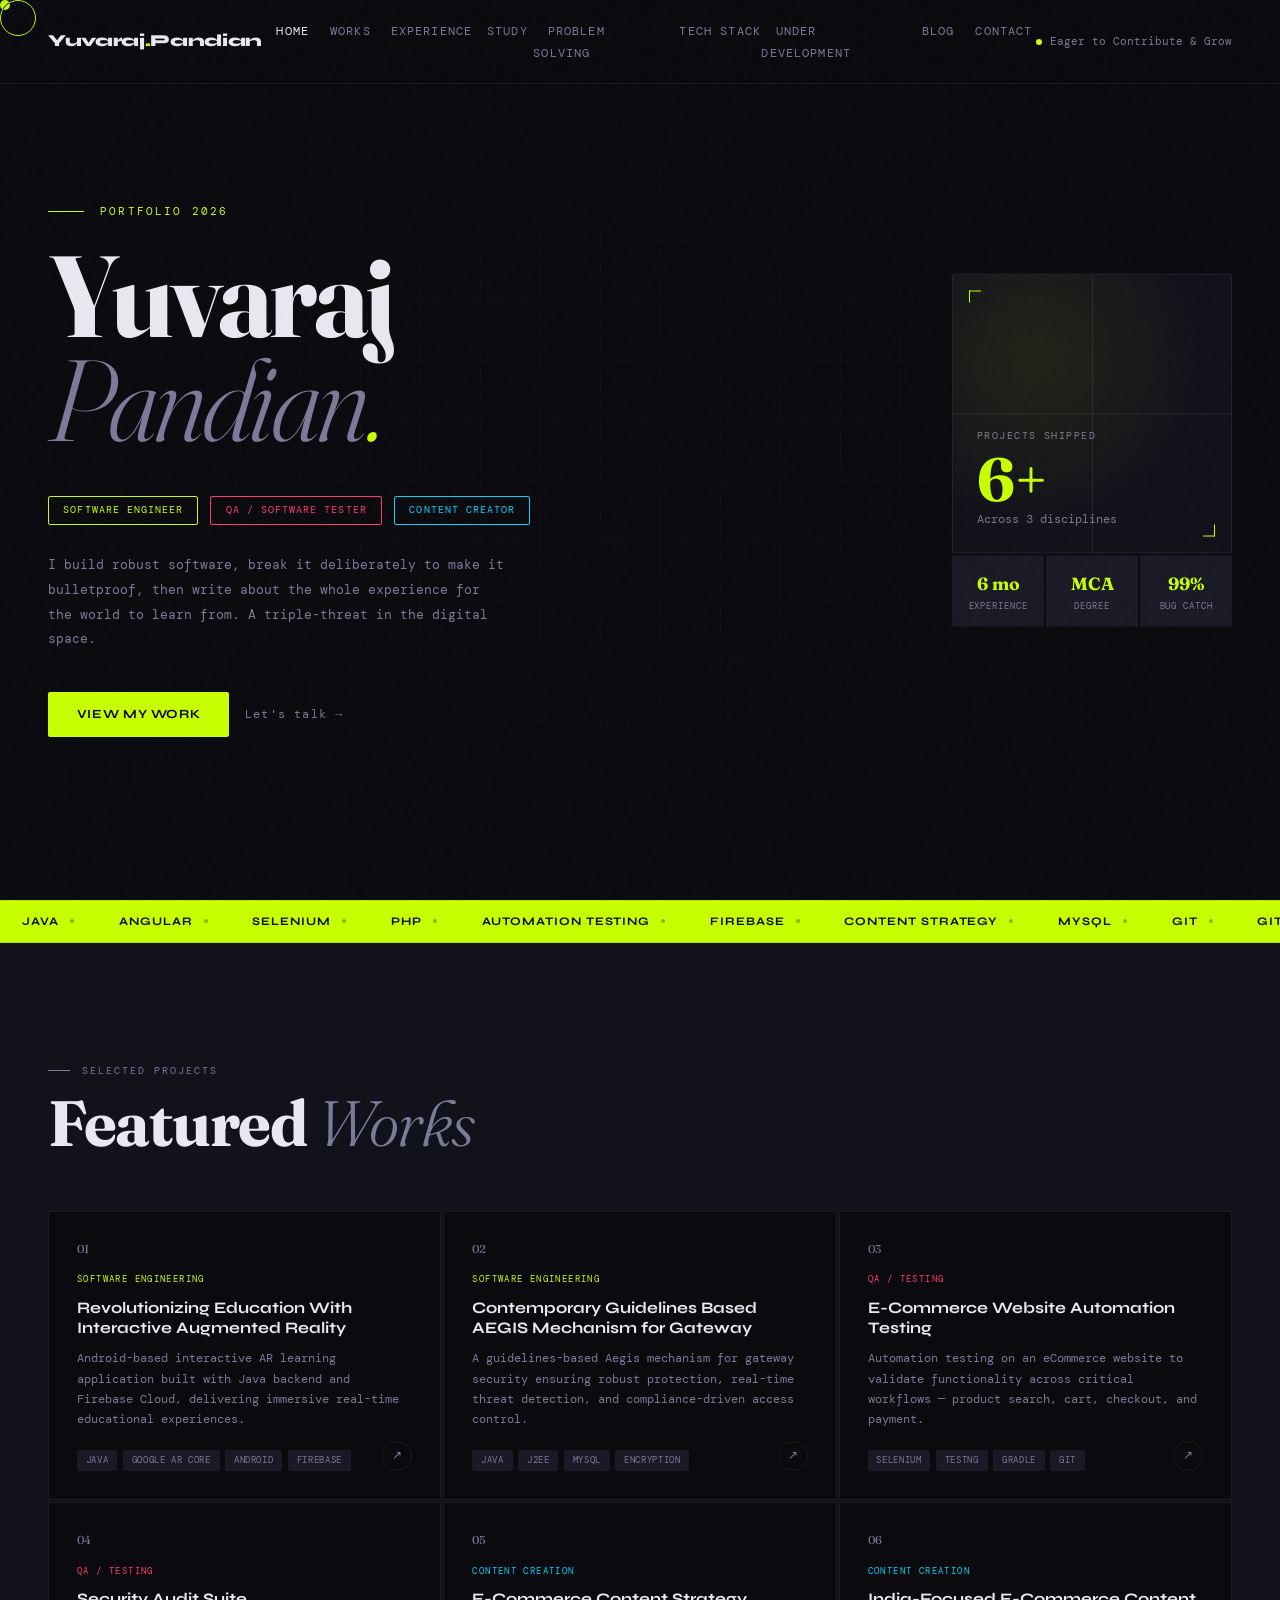
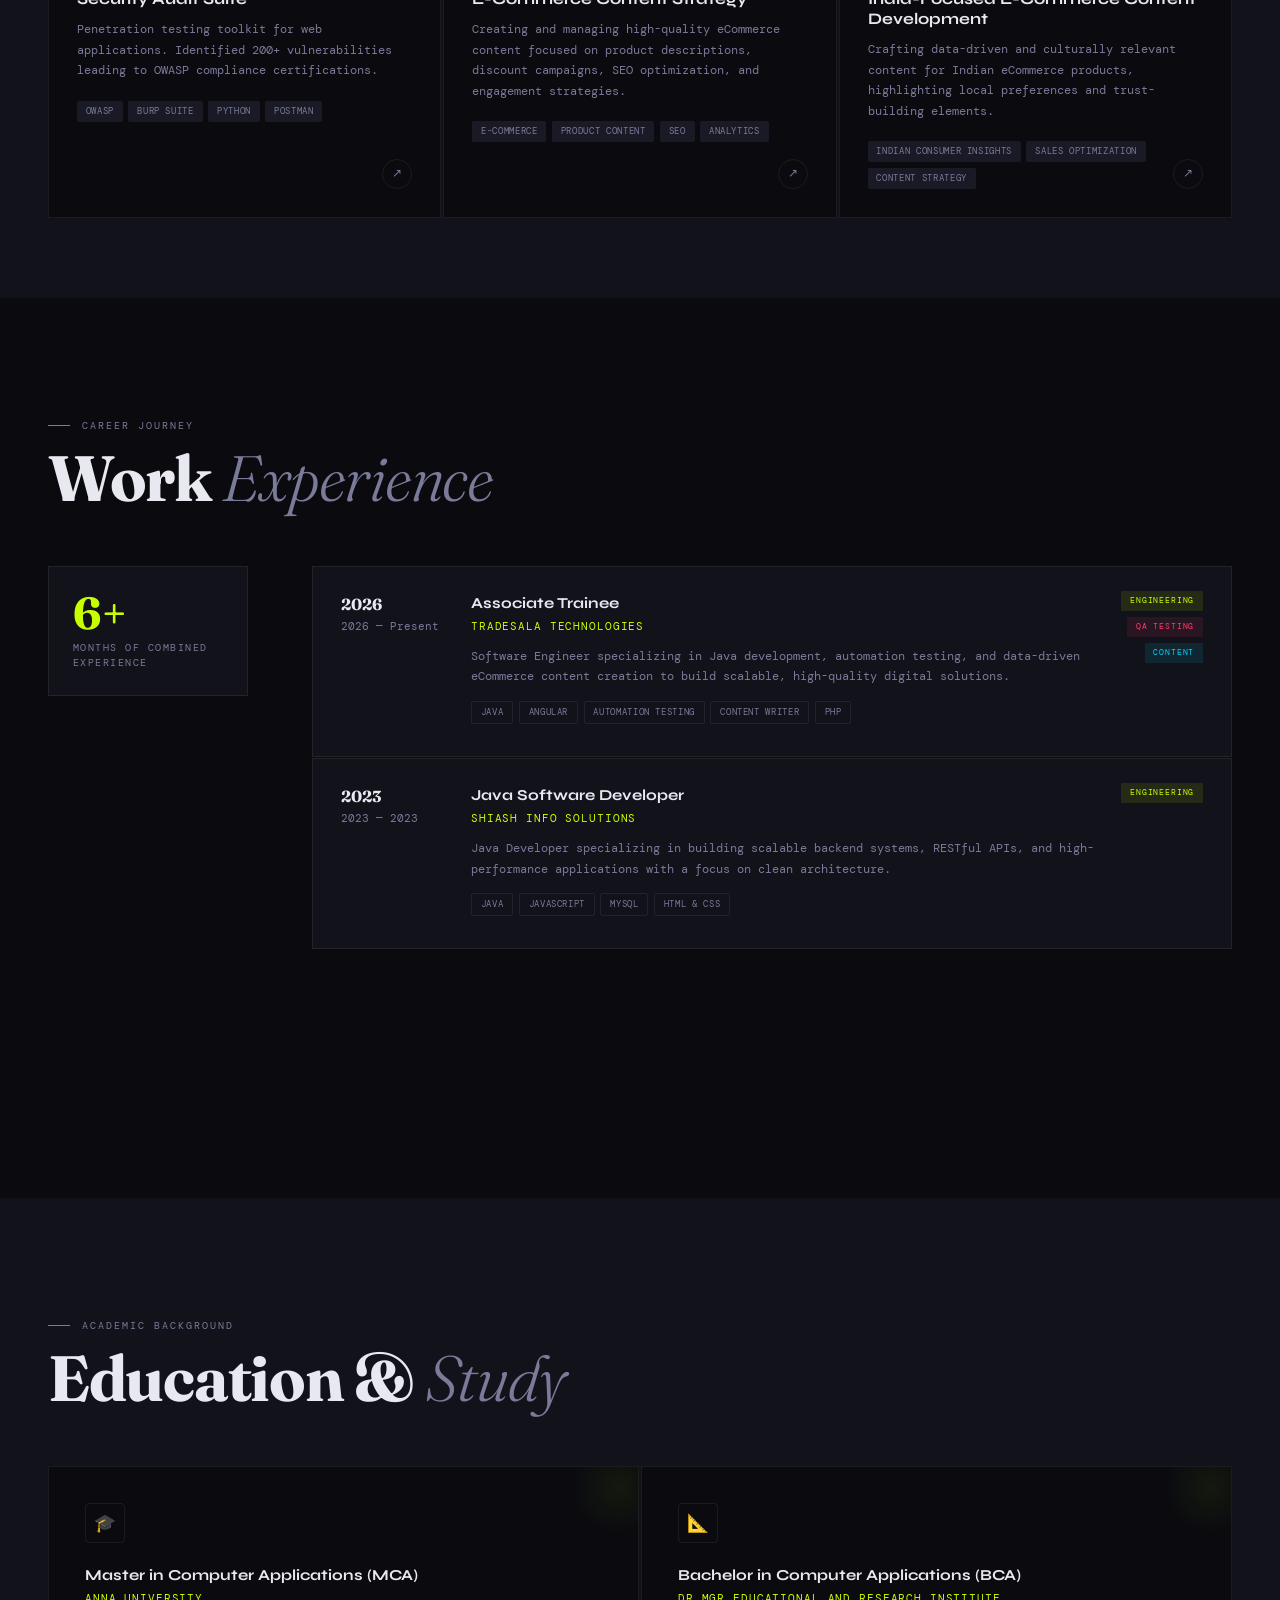
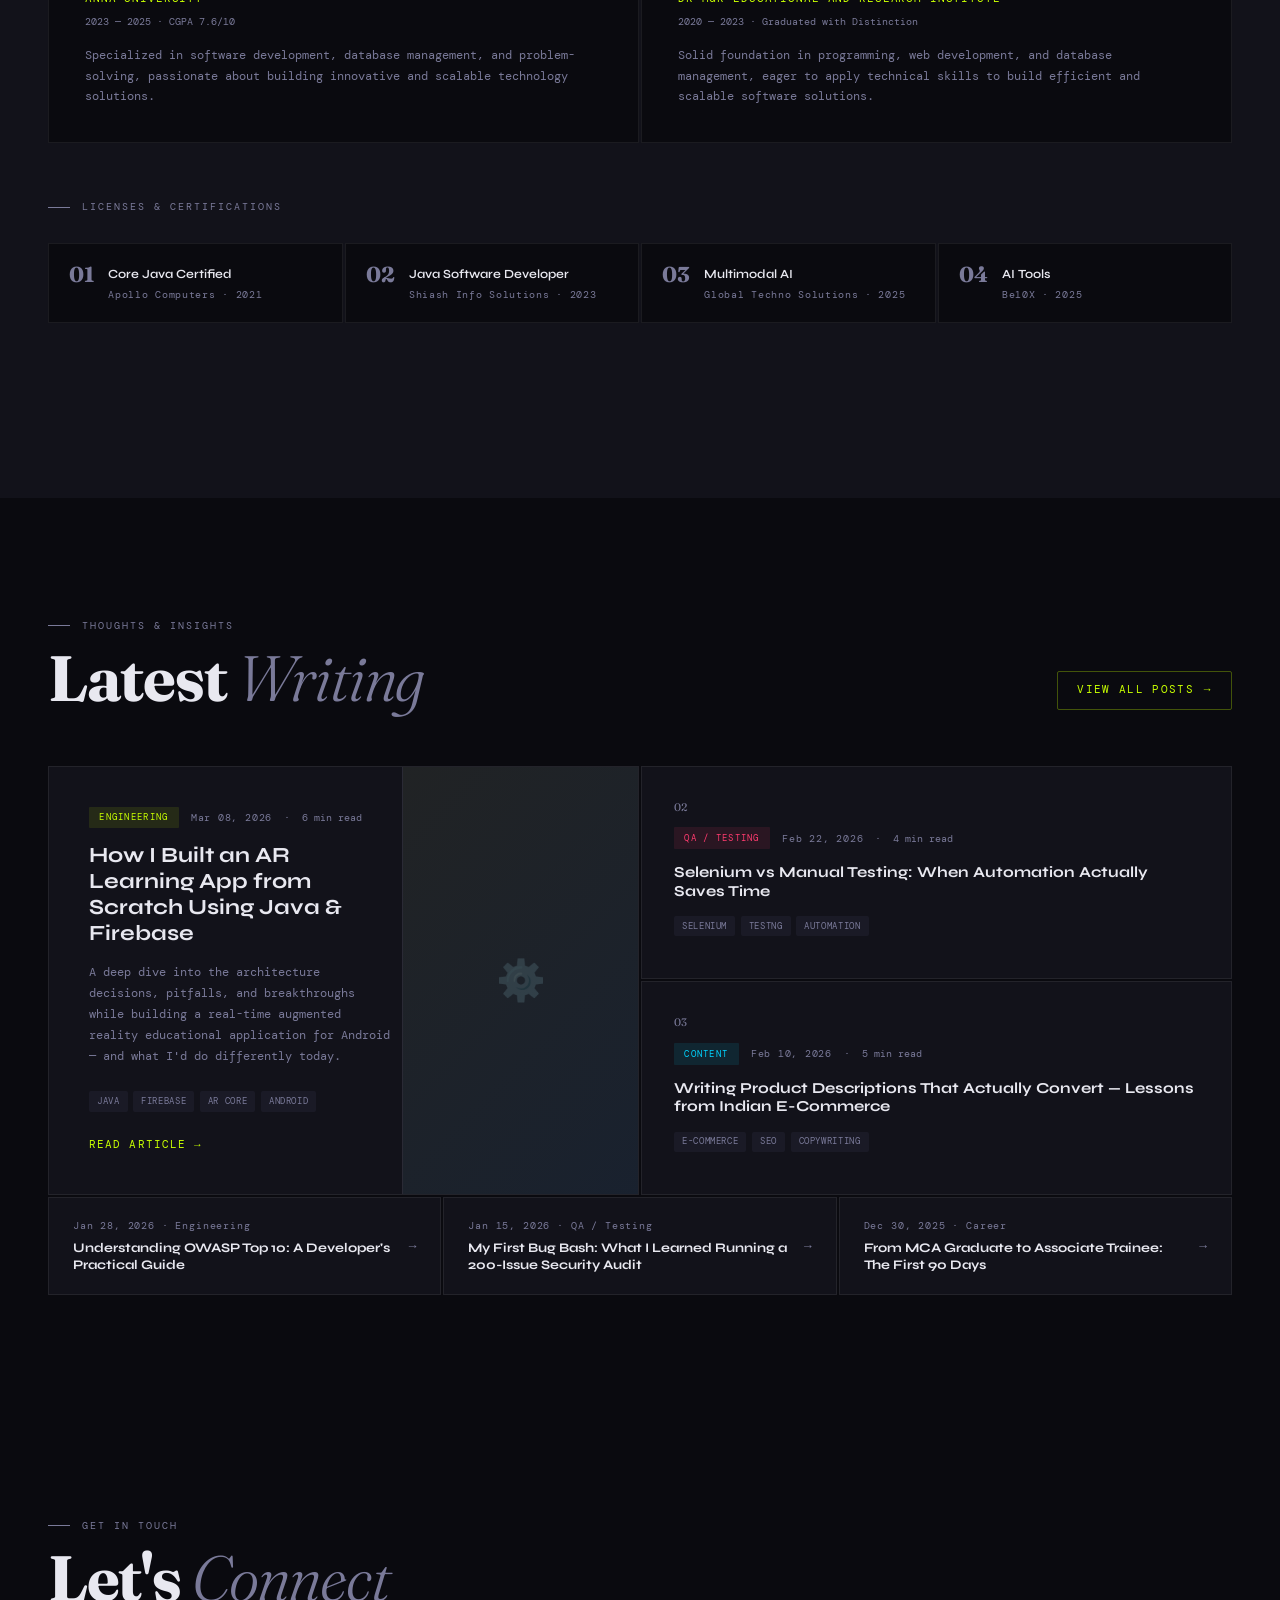
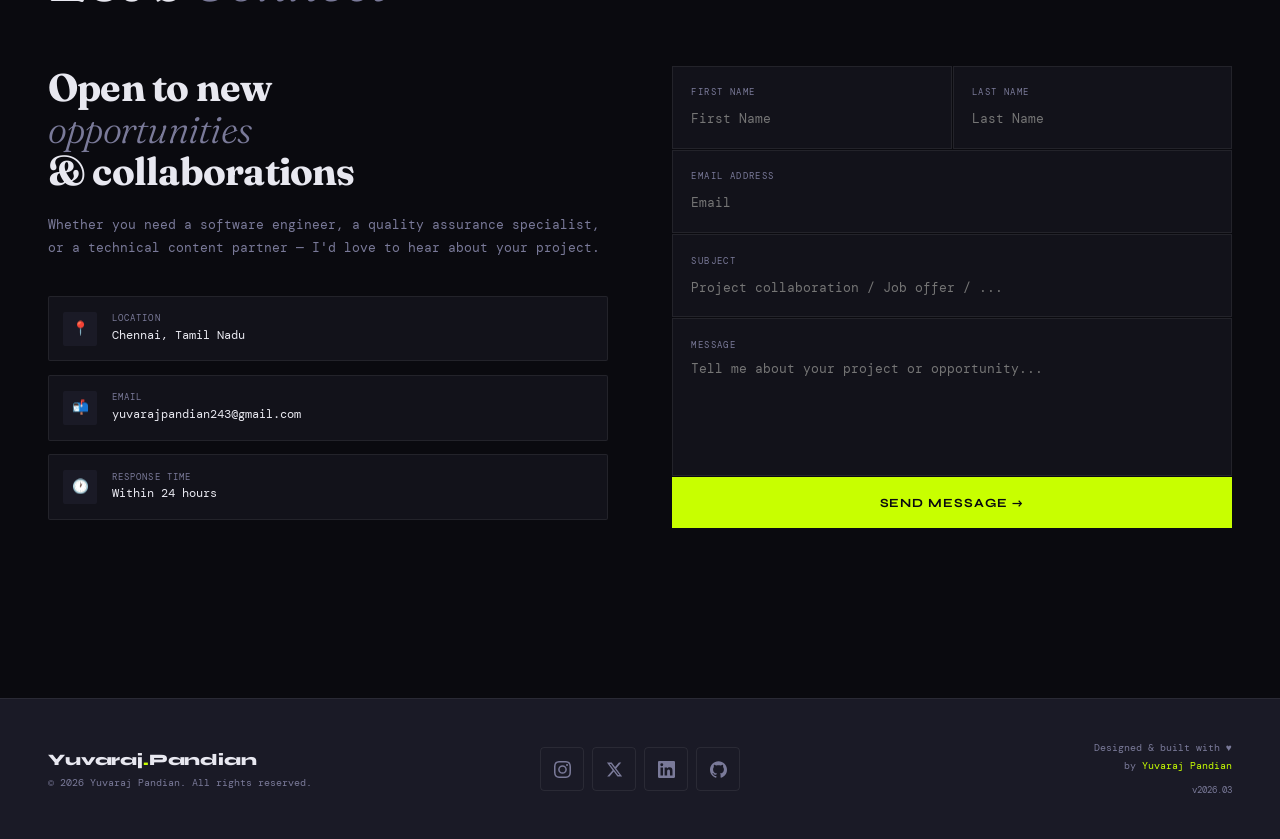
==== index.html @ e61b6864 "Update index.html" ====
<!DOCTYPE html>
<html lang="en">
<head>
<meta charset="UTF-8">
<meta name="viewport" content="width=device-width, initial-scale=1.0">
<title>Yuvaraj Pandian — Portfolio</title>
<link href="https://fonts.googleapis.com/css2?family=Syne:wght@400;600;700;800&family=DM+Mono:ital,wght@0,300;0,400;1,300&family=Fraunces:ital,opsz,wght@0,9..144,300;0,9..144,700;1,9..144,400&display=swap" rel="stylesheet">
<style>
/* ═══════════════════════════════════════════
   ROOT & RESET
═══════════════════════════════════════════ */
:root {
  --bg: #0a0a0f;
  --surface: #12121a;
  --surface2: #1a1a26;
  --accent1: #c8ff00;
  --accent2: #ff3b6e;
  --accent3: #00d4ff;
  --text: #e8e8f0;
  --text-dim: #7a7a99;
  --border: rgba(255,255,255,0.07);
}
*, *::before, *::after { box-sizing: border-box; margin: 0; padding: 0; }
html { scroll-behavior: smooth; overflow-x: hidden; }
body {
  background: var(--bg); color: var(--text);
  font-family: 'DM Mono', monospace; font-size: 14px; line-height: 1.6; cursor: none;
}
body::before {
  content: ''; position: fixed; inset: 0;
  background-image: url("data:image/svg+xml,%3Csvg viewBox='0 0 200 200' xmlns='http://www.w3.org/2000/svg'%3E%3Cfilter id='n'%3E%3CfeTurbulence type='fractalNoise' baseFrequency='0.9' numOctaves='4' stitchTiles='stitch'/%3E%3C/filter%3E%3Crect width='100%25' height='100%25' filter='url(%23n)' opacity='1'/%3E%3C/svg%3E");
  opacity: 0.022; pointer-events: none; z-index: 9997;
}

/* CUSTOM CURSOR */
.cursor, .cursor-ring { position: fixed; pointer-events: none; border-radius: 50%; z-index: 9999; display: none; }
@media (hover: hover) {
  .cursor { display: block; width: 10px; height: 10px; background: var(--accent1); z-index: 9999; mix-blend-mode: difference; transition: transform 0.1s ease; }
  .cursor-ring { display: block; width: 36px; height: 36px; border: 1.5px solid var(--accent1); z-index: 9998; mix-blend-mode: difference; transition: left 0.1s ease, top 0.1s ease, transform 0.3s ease; }
  body { cursor: none; } a, button { cursor: none; }
}

/* NAV */
nav {
  position: fixed; top: 0; left: 0; right: 0; z-index: 200;
  display: flex; align-items: center; justify-content: space-between;
  padding: 1.2rem 3rem; background: rgba(10,10,15,0.9);
  backdrop-filter: blur(20px); border-bottom: 1px solid var(--border);
}
.nav-logo { font-family: 'Syne', sans-serif; font-weight: 800; font-size: 1.05rem; letter-spacing: -0.02em; color: var(--text); text-decoration: none; flex-shrink: 0; }
.nav-logo span { color: var(--accent1); }
.nav-links { display: flex; gap: 0; list-style: none; }
.nav-links a { color: var(--text-dim); text-decoration: none; font-size: 0.72rem; letter-spacing: 0.1em; text-transform: uppercase; padding: 0.45rem 0.9rem; position: relative; transition: color 0.2s; }
.nav-links a::after { content: ''; position: absolute; bottom: 0; left: 0.9rem; right: 0.9rem; height: 1px; background: var(--accent1); transform: scaleX(0); transition: transform 0.3s ease; }
.nav-links a:hover { color: var(--text); }
.nav-links a:hover::after { transform: scaleX(1); }
.nav-status { display: flex; align-items: center; gap: 0.5rem; font-size: 0.68rem; color: var(--text-dim); flex-shrink: 0; }
.status-dot { width: 6px; height: 6px; background: var(--accent1); border-radius: 50%; animation: pulse 2s infinite; }
@keyframes pulse { 0%,100% { opacity: 1; transform: scale(1); } 50% { opacity: 0.5; transform: scale(0.8); } }
.hamburger { display: none; flex-direction: column; gap: 5px; background: none; border: none; padding: 4px; cursor: pointer; }
.hamburger span { display: block; width: 22px; height: 2px; background: var(--text); border-radius: 2px; transition: all 0.3s ease; }
.hamburger.open span:nth-child(1) { transform: rotate(45deg) translate(5px, 5px); }
.hamburger.open span:nth-child(2) { opacity: 0; }
.hamburger.open span:nth-child(3) { transform: rotate(-45deg) translate(5px, -5px); }
.mobile-menu { display: none; position: fixed; inset: 0; z-index: 190; background: rgba(10,10,15,0.98); backdrop-filter: blur(20px); flex-direction: column; align-items: center; justify-content: center; gap: 0.5rem; }
.mobile-menu.open { display: flex; }
.mobile-menu a { font-family: 'Syne', sans-serif; font-weight: 700; font-size: clamp(1.8rem, 8vw, 2.5rem); color: var(--text-dim); text-decoration: none; letter-spacing: -0.02em; text-transform: uppercase; padding: 0.4rem 1rem; transition: color 0.2s; }
.mobile-menu a:hover { color: var(--accent1); }
.mobile-menu-footer { position: absolute; bottom: 2rem; font-size: 0.65rem; color: var(--text-dim); letter-spacing: 0.15em; }

/* SECTIONS */
section { min-height: 100vh; padding: 120px 3rem 80px; position: relative; }

/* HOME */
#home { display: flex; flex-direction: column; justify-content: center; overflow: hidden; }
.grid-bg { position: absolute; inset: 0; background-image: linear-gradient(rgba(255,255,255,0.02) 1px, transparent 1px), linear-gradient(90deg, rgba(255,255,255,0.02) 1px, transparent 1px); background-size: 60px 60px; mask-image: radial-gradient(ellipse at center, black 30%, transparent 80%); }
.hero-eyebrow { font-size: 0.68rem; letter-spacing: 0.2em; text-transform: uppercase; color: var(--accent1); margin-bottom: 1.5rem; display: flex; align-items: center; gap: 1rem; }
.hero-eyebrow::before { content: ''; width: 36px; height: 1px; background: var(--accent1); }
.hero-name { font-family: 'Fraunces', serif; font-size: clamp(3.2rem, 9vw, 8rem); font-weight: 700; line-height: 0.9; letter-spacing: -0.03em; margin-bottom: 1rem; }
.hero-name .line2 { font-style: italic; font-weight: 300; color: var(--text-dim); }
.hero-name .accent { color: var(--accent1); }
.hero-roles { display: flex; gap: 0.75rem; flex-wrap: wrap; margin: 1.75rem 0; }
.role-tag { padding: 0.35rem 0.9rem; border: 1px solid; font-size: 0.65rem; letter-spacing: 0.1em; text-transform: uppercase; border-radius: 2px; font-family: 'DM Mono', monospace; }
.role-tag:nth-child(1) { border-color: var(--accent1); color: var(--accent1); }
.role-tag:nth-child(2) { border-color: var(--accent2); color: var(--accent2); }
.role-tag:nth-child(3) { border-color: var(--accent3); color: var(--accent3); }
.hero-desc { max-width: 460px; color: var(--text-dim); font-size: 0.83rem; line-height: 1.85; margin-bottom: 2.5rem; }
.hero-cta { display: flex; gap: 1rem; align-items: center; flex-wrap: wrap; }
.btn-primary { background: var(--accent1); color: #0a0a0f; padding: 0.8rem 1.8rem; font-family: 'Syne', sans-serif; font-weight: 700; font-size: 0.78rem; letter-spacing: 0.05em; text-transform: uppercase; text-decoration: none; border-radius: 2px; transition: transform 0.2s, box-shadow 0.2s; display: inline-block; }
.btn-primary:hover { transform: translateY(-2px); box-shadow: 0 8px 30px rgba(200,255,0,0.3); }
.btn-secondary { color: var(--text-dim); font-size: 0.75rem; text-decoration: none; letter-spacing: 0.1em; display: inline-flex; align-items: center; gap: 0.5rem; transition: color 0.2s; }
.btn-secondary:hover { color: var(--text); }
.btn-secondary .arrow { transition: transform 0.2s; }
.btn-secondary:hover .arrow { transform: translateX(4px); }
.hero-decoration { position: absolute; right: 3rem; top: 50%; transform: translateY(-50%); display: flex; flex-direction: column; align-items: flex-end; gap: 2px; }
.deco-box { width: 280px; height: 280px; border: 1px solid var(--border); border-radius: 3px; position: relative; overflow: hidden; background: var(--surface); }
.deco-box::before { content: ''; position: absolute; inset: 0; background: radial-gradient(circle at 30% 30%, rgba(200,255,0,0.08), transparent 60%); }
.deco-box-inner { padding: 1.5rem; height: 100%; display: flex; flex-direction: column; justify-content: flex-end; }
.deco-label { font-size: 0.6rem; letter-spacing: 0.15em; text-transform: uppercase; color: var(--text-dim); margin-bottom: 0.4rem; }
.deco-number { font-family: 'Fraunces', serif; font-size: 3.8rem; font-weight: 700; line-height: 1; color: var(--accent1); }
.deco-sub { font-size: 0.72rem; color: var(--text-dim); }
.deco-line { position: absolute; background: var(--border); }
.deco-line.h { height: 1px; left: 0; right: 0; top: 50%; }
.deco-line.v { width: 1px; top: 0; bottom: 0; left: 50%; }
.corner { position: absolute; width: 12px; height: 12px; }
.corner::before, .corner::after { content: ''; position: absolute; background: var(--accent1); }
.corner::before { width: 100%; height: 1px; top: 0; }
.corner::after { width: 1px; height: 100%; left: 0; }
.corner.tl { top: 1rem; left: 1rem; }
.corner.br { bottom: 1rem; right: 1rem; transform: rotate(180deg); }
.stats-row { display: flex; gap: 2px; width: 280px; }
.stat-item { flex: 1; background: var(--surface2); padding: 0.9rem; text-align: center; }
.stat-num { font-family: 'Fraunces', serif; font-size: 1.1rem; font-weight: 700; color: var(--accent1); }
.stat-label { font-size: 0.55rem; letter-spacing: 0.1em; text-transform: uppercase; color: var(--text-dim); }

/* MARQUEE */
.marquee-strip { width: 100%; overflow: hidden; background: var(--accent1); padding: 0.7rem 0; position: relative; z-index: 10; border-top: 1px solid rgba(0,0,0,0.1); border-bottom: 1px solid rgba(0,0,0,0.1); }
.marquee-track { display: flex; width: max-content; animation: marquee-scroll 30s linear infinite; will-change: transform; }
.marquee-strip:hover .marquee-track { animation-play-state: paused; }
@keyframes marquee-scroll { 0% { transform: translateX(0); } 100% { transform: translateX(-50%); } }
.marquee-item { display: inline-flex; align-items: center; gap: 0.7rem; padding: 0 1.4rem; font-family: 'Syne', sans-serif; font-weight: 700; font-size: 0.72rem; letter-spacing: 0.08em; text-transform: uppercase; color: #0a0a0f; white-space: nowrap; flex-shrink: 0; }
.marquee-dot { display: inline-block; width: 4px; height: 4px; background: rgba(0,0,0,0.3); border-radius: 50%; flex-shrink: 0; }

/* SECTION HEADERS */
.section-header { margin-bottom: 3.5rem; }
.section-eyebrow { font-size: 0.62rem; letter-spacing: 0.2em; text-transform: uppercase; color: var(--text-dim); margin-bottom: 0.75rem; display: flex; align-items: center; gap: 0.75rem; }
.section-eyebrow::before { content: ''; width: 22px; height: 1px; background: var(--text-dim); }
.section-title { font-family: 'Fraunces', serif; font-size: clamp(2.2rem, 5vw, 4rem); font-weight: 700; line-height: 1; letter-spacing: -0.02em; }
.section-title .italic { font-style: italic; font-weight: 300; color: var(--text-dim); }

/* WORKS */
#works { background: var(--surface); }
.works-grid { display: grid; grid-template-columns: repeat(3, 1fr); gap: 2px; }
.work-card { background: var(--bg); border: 1px solid var(--border); padding: 1.75rem; position: relative; overflow: hidden; transition: border-color 0.3s; }
.work-card::before { content: ''; position: absolute; inset: 0; opacity: 0; transition: opacity 0.3s; }
.work-card.dev::before { background: radial-gradient(circle at 0 0, rgba(200,255,0,0.06), transparent 60%); }
.work-card.qa::before { background: radial-gradient(circle at 0 0, rgba(255,59,110,0.06), transparent 60%); }
.work-card.content::before { background: radial-gradient(circle at 0 0, rgba(0,212,255,0.06), transparent 60%); }
.work-card:hover::before { opacity: 1; }
.work-card.dev:hover { border-color: rgba(200,255,0,0.3); }
.work-card.qa:hover { border-color: rgba(255,59,110,0.3); }
.work-card.content:hover { border-color: rgba(0,212,255,0.3); }
.work-num { font-family: 'Fraunces', serif; font-size: 0.72rem; color: var(--text-dim); margin-bottom: 0.9rem; }
.work-type { font-size: 0.58rem; letter-spacing: 0.15em; text-transform: uppercase; margin-bottom: 0.65rem; }
.work-card.dev .work-type { color: var(--accent1); }
.work-card.qa .work-type { color: var(--accent2); }
.work-card.content .work-type { color: var(--accent3); }
.work-title { font-family: 'Syne', sans-serif; font-size: 1rem; font-weight: 700; margin-bottom: 0.65rem; line-height: 1.25; }
.work-desc { font-size: 0.75rem; color: var(--text-dim); line-height: 1.7; margin-bottom: 1.25rem; }
.work-tags { display: flex; flex-wrap: wrap; gap: 0.35rem; }
.work-tag { font-size: 0.58rem; letter-spacing: 0.07em; text-transform: uppercase; padding: 0.2rem 0.55rem; background: var(--surface2); border-radius: 2px; color: var(--text-dim); }
.work-arrow { position: absolute; bottom: 1.75rem; right: 1.75rem; width: 30px; height: 30px; border: 1px solid var(--border); border-radius: 50%; display: flex; align-items: center; justify-content: center; font-size: 0.75rem; color: var(--text-dim); transition: all 0.3s; }
.work-card:hover .work-arrow { background: var(--accent1); border-color: var(--accent1); color: var(--bg); transform: rotate(45deg); }
.work-card.qa:hover .work-arrow { background: var(--accent2); border-color: var(--accent2); color: white; }
.work-card.content:hover .work-arrow { background: var(--accent3); border-color: var(--accent3); color: var(--bg); }

/* EXPERIENCE */
.exp-layout { display: grid; grid-template-columns: 200px 1fr; gap: 4rem; }
.exp-sidebar { position: sticky; top: 120px; height: fit-content; }
.total-years { padding: 1.5rem; background: var(--surface); border: 1px solid var(--border); }
.total-years .num { font-family: 'Fraunces', serif; font-size: 2.8rem; font-weight: 700; color: var(--accent1); line-height: 1; }
.total-years .label { font-size: 0.62rem; letter-spacing: 0.15em; text-transform: uppercase; color: var(--text-dim); margin-top: 0.25rem; }
.exp-timeline { display: flex; flex-direction: column; gap: 1px; }
.exp-item { background: var(--surface); border: 1px solid var(--border); padding: 1.5rem 1.75rem; display: grid; grid-template-columns: 110px 1fr auto; gap: 0.5rem 1.25rem; align-items: start; transition: border-color 0.3s, background 0.3s; position: relative; overflow: hidden; }
.exp-item:hover { border-color: rgba(200,255,0,0.2); background: var(--surface2); }
.exp-item::before { content: ''; position: absolute; left: 0; top: 0; bottom: 0; width: 2px; background: var(--accent1); transform: scaleY(0); transition: transform 0.3s ease; transform-origin: bottom; }
.exp-item:hover::before { transform: scaleY(1); }
.exp-badges { display: flex; flex-direction: column; gap: 0.35rem; align-items: flex-end; grid-column: 3; grid-row: 1 / 3; }
.exp-type-badge { font-size: 0.52rem; letter-spacing: 0.1em; text-transform: uppercase; padding: 0.22rem 0.55rem; border-radius: 1px; white-space: nowrap; }
.badge-dev { background: rgba(200,255,0,0.1); color: var(--accent1); }
.badge-qa { background: rgba(255,59,110,0.1); color: var(--accent2); }
.badge-content { background: rgba(0,212,255,0.1); color: var(--accent3); }
.exp-date { grid-column: 1; grid-row: 1; font-size: 0.68rem; color: var(--text-dim); line-height: 1.6; padding-top: 0.1rem; }
.exp-date .year { font-family: 'Fraunces', serif; font-size: 1rem; font-weight: 700; color: var(--text); display: block; }
.exp-content { grid-column: 2; grid-row: 1; min-width: 0; }
.exp-role { font-family: 'Syne', sans-serif; font-weight: 700; font-size: 0.95rem; margin-bottom: 0.2rem; }
.exp-company { font-size: 0.68rem; color: var(--accent1); letter-spacing: 0.08em; text-transform: uppercase; margin-bottom: 0.65rem; }
.exp-desc { font-size: 0.75rem; color: var(--text-dim); line-height: 1.7; margin-bottom: 0.9rem; }
.exp-skills { display: flex; flex-wrap: wrap; gap: 0.35rem; }
.exp-skill { font-size: 0.58rem; letter-spacing: 0.07em; text-transform: uppercase; padding: 0.18rem 0.55rem; border: 1px solid var(--border); border-radius: 2px; color: var(--text-dim); }

/* STUDY */
#study { background: var(--surface); }
.study-grid { display: grid; grid-template-columns: repeat(2, 1fr); gap: 2px; }
.study-card { background: var(--bg); padding: 2.25rem; border: 1px solid var(--border); position: relative; overflow: hidden; transition: border-color 0.3s; }
.study-card:hover { border-color: rgba(200,255,0,0.25); }
.study-card::after { content: ''; position: absolute; top: 0; right: 0; width: 100px; height: 100px; border-radius: 50%; background: radial-gradient(circle, rgba(200,255,0,0.06), transparent 70%); transform: translate(30%, -30%); transition: transform 0.4s ease; }
.study-card:hover::after { transform: translate(20%, -20%) scale(1.3); }
.study-icon { width: 40px; height: 40px; border: 1px solid var(--border); border-radius: 4px; display: flex; align-items: center; justify-content: center; font-size: 1.1rem; margin-bottom: 1.25rem; }
.study-degree { font-family: 'Syne', sans-serif; font-weight: 700; font-size: 0.95rem; margin-bottom: 0.2rem; }
.study-school { font-size: 0.68rem; color: var(--accent1); letter-spacing: 0.08em; text-transform: uppercase; margin-bottom: 0.4rem; }
.study-period { font-size: 0.65rem; color: var(--text-dim); margin-bottom: 0.9rem; }
.study-desc { font-size: 0.75rem; color: var(--text-dim); line-height: 1.7; }
.certs-section { margin-top: 3.5rem; }
.cert-list { display: grid; grid-template-columns: repeat(4, 1fr); gap: 2px; margin-top: 1.75rem; }
.cert-item { background: var(--bg); padding: 1.25rem; border: 1px solid var(--border); display: flex; gap: 0.9rem; align-items: flex-start; transition: border-color 0.3s, background 0.3s; }
.cert-item:hover { border-color: rgba(200,255,0,0.2); background: var(--surface2); }
.cert-num { font-family: 'Fraunces', serif; font-size: 1.35rem; font-weight: 700; color: var(--text-dim); line-height: 1; flex-shrink: 0; }
.cert-name { font-family: 'Syne', sans-serif; font-size: 0.78rem; font-weight: 600; margin-bottom: 0.15rem; }
.cert-issuer { font-size: 0.62rem; color: var(--text-dim); letter-spacing: 0.07em; }

/* ═══════════════════════════════════════════
   BLOG SECTION
═══════════════════════════════════════════ */
#blog { background: var(--bg); }

.blog-header-row {
  display: flex; align-items: flex-end; justify-content: space-between;
  margin-bottom: 3.5rem; gap: 2rem; flex-wrap: wrap;
}
.blog-view-all {
  display: inline-flex; align-items: center; gap: 0.6rem;
  font-size: 0.7rem; letter-spacing: 0.12em; text-transform: uppercase;
  color: var(--accent1); text-decoration: none;
  border: 1px solid rgba(200,255,0,0.3); padding: 0.6rem 1.2rem;
  border-radius: 2px; transition: background 0.25s, color 0.25s;
  white-space: nowrap; flex-shrink: 0;
}
.blog-view-all:hover { background: var(--accent1); color: var(--bg); }
.blog-view-all .arrow { transition: transform 0.2s; }
.blog-view-all:hover .arrow { transform: translateX(4px); }

/* Featured (large) card */
.blog-grid {
  display: grid;
  grid-template-columns: 1fr 1fr;
  grid-template-rows: auto auto;
  gap: 2px;
}
.blog-card {
  background: var(--surface); border: 1px solid var(--border);
  padding: 2rem; position: relative; overflow: hidden;
  transition: border-color 0.3s, background 0.3s;
  text-decoration: none; color: inherit; display: block;
}
.blog-card::before {
  content: ''; position: absolute; inset: 0; opacity: 0; transition: opacity 0.35s;
}
.blog-card:hover::before { opacity: 1; }
.blog-card:hover { border-color: rgba(200,255,0,0.25); background: var(--surface2); }

/* Featured card spans full left column */
.blog-card.featured {
  grid-column: 1;
  grid-row: 1 / 3;
  display: flex; flex-direction: column; justify-content: flex-end;
  min-height: 420px; padding: 2.5rem;
}
.blog-card.featured::before {
  background: radial-gradient(ellipse at 10% 80%, rgba(200,255,0,0.07), transparent 60%);
}
.blog-card.featured:hover { border-color: rgba(200,255,0,0.35); }

/* Right-column small cards */
.blog-card.small { grid-column: 2; }
.blog-card.small::before {
  background: radial-gradient(circle at 0 0, rgba(0,212,255,0.05), transparent 60%);
}
.blog-card.small:hover { border-color: rgba(0,212,255,0.25); }

/* Card internals */
.blog-meta {
  display: flex; align-items: center; gap: 0.75rem;
  margin-bottom: 0.9rem; flex-wrap: wrap;
}
.blog-category {
  font-size: 0.57rem; letter-spacing: 0.14em; text-transform: uppercase;
  padding: 0.22rem 0.65rem; border-radius: 1px;
}
.blog-category.cat-dev     { background: rgba(200,255,0,0.1);  color: var(--accent1); }
.blog-category.cat-qa      { background: rgba(255,59,110,0.1); color: var(--accent2); }
.blog-category.cat-content { background: rgba(0,212,255,0.1);  color: var(--accent3); }

.blog-date { font-size: 0.6rem; color: var(--text-dim); letter-spacing: 0.08em; }
.blog-read-time { font-size: 0.6rem; color: var(--text-dim); }
.blog-read-time::before { content: '·'; margin-right: 0.75rem; color: var(--text-dim); }

.blog-title {
  font-family: 'Syne', sans-serif; font-weight: 700;
  line-height: 1.2; margin-bottom: 0.75rem;
}
.blog-card.featured .blog-title { font-size: 1.35rem; margin-bottom: 1rem; }
.blog-card.small .blog-title    { font-size: 0.95rem; }

.blog-excerpt { font-size: 0.75rem; color: var(--text-dim); line-height: 1.75; }
.blog-card.featured .blog-excerpt { margin-bottom: 1.5rem; max-width: 460px; }
.blog-card.small .blog-excerpt    { display: none; }

.blog-tags { display: flex; flex-wrap: wrap; gap: 0.35rem; margin-top: 1rem; }
.blog-tag { font-size: 0.57rem; letter-spacing: 0.07em; text-transform: uppercase; padding: 0.18rem 0.5rem; background: var(--surface2); border-radius: 2px; color: var(--text-dim); }

/* Read more link inside card */
.blog-read-more {
  display: inline-flex; align-items: center; gap: 0.5rem;
  font-size: 0.68rem; letter-spacing: 0.1em; text-transform: uppercase;
  color: var(--accent1); text-decoration: none; margin-top: auto;
  transition: gap 0.2s;
}
.blog-read-more:hover { gap: 0.8rem; }

/* Number accent for small cards */
.blog-num {
  font-family: 'Fraunces', serif; font-size: 0.68rem;
  color: var(--text-dim); margin-bottom: 0.7rem;
}

/* Featured image placeholder area */
.blog-card.featured .blog-image-area {
  position: absolute; top: 0; right: 0; bottom: 0; width: 40%;
  background: var(--surface2);
  border-left: 1px solid var(--border);
  overflow: hidden;
}
.blog-card.featured .blog-image-area::after {
  content: '';
  position: absolute; inset: 0;
  background: linear-gradient(135deg, rgba(200,255,0,0.04) 0%, rgba(0,212,255,0.04) 100%);
}
.blog-card.featured .blog-image-icon {
  position: absolute; top: 50%; left: 50%; transform: translate(-50%,-50%);
  font-size: 2.5rem; opacity: 0.2;
}
.blog-card.featured .blog-content-area {
  position: relative; width: 60%; z-index: 1;
}

/* Bottom "more posts" strip */
.blog-more-strip {
  display: grid; grid-template-columns: repeat(3, 1fr); gap: 2px; margin-top: 2px;
}
.blog-mini-card {
  background: var(--surface); border: 1px solid var(--border);
  padding: 1.25rem 1.5rem;
  display: flex; align-items: center; justify-content: space-between; gap: 1rem;
  text-decoration: none; color: inherit;
  transition: border-color 0.3s, background 0.3s;
}
.blog-mini-card:hover { border-color: rgba(200,255,0,0.2); background: var(--surface2); }
.blog-mini-card:hover .mini-arrow { transform: translateX(4px); }
.mini-label { font-size: 0.65rem; color: var(--text-dim); letter-spacing: 0.08em; margin-bottom: 0.3rem; }
.mini-title { font-family: 'Syne', sans-serif; font-weight: 700; font-size: 0.82rem; line-height: 1.3; }
.mini-arrow { font-size: 0.8rem; color: var(--text-dim); transition: transform 0.2s; flex-shrink: 0; }

/* CONTACT */
.contact-layout { display: grid; grid-template-columns: 1fr 1fr; gap: 4rem; align-items: start; }
.contact-tagline { font-family: 'Fraunces', serif; font-size: clamp(1.6rem, 3vw, 2.6rem); font-weight: 700; line-height: 1.1; letter-spacing: -0.02em; margin-bottom: 1.25rem; }
.contact-tagline .italic { font-style: italic; font-weight: 300; color: var(--text-dim); }
.contact-text { font-size: 0.8rem; color: var(--text-dim); line-height: 1.85; margin-bottom: 2.25rem; }
.contact-details { display: flex; flex-direction: column; gap: 0.85rem; }
.contact-detail { display: flex; align-items: center; gap: 0.9rem; padding: 0.9rem; background: var(--surface); border: 1px solid var(--border); border-radius: 2px; }
.contact-detail-icon { width: 34px; height: 34px; background: var(--surface2); border-radius: 2px; display: flex; align-items: center; justify-content: center; font-size: 0.85rem; flex-shrink: 0; }
.contact-detail-label { font-size: 0.58rem; letter-spacing: 0.12em; text-transform: uppercase; color: var(--text-dim); }
.contact-detail-value { font-size: 0.78rem; color: var(--text); }
.contact-form { display: flex; flex-direction: column; gap: 1px; }
.form-row { display: grid; grid-template-columns: 1fr 1fr; gap: 1px; }
.form-group { background: var(--surface); padding: 1.15rem; border: 1px solid var(--border); transition: border-color 0.3s; }
.form-group:focus-within { border-color: rgba(200,255,0,0.4); }
.form-label { font-size: 0.58rem; letter-spacing: 0.15em; text-transform: uppercase; color: var(--text-dim); display: block; margin-bottom: 0.45rem; }
.form-input, .form-textarea { background: none; border: none; outline: none; color: var(--text); font-family: 'DM Mono', monospace; font-size: 0.82rem; width: 100%; resize: none; }
.form-textarea { min-height: 90px; }
.form-submit { background: var(--accent1); color: var(--bg); border: none; padding: 1.15rem 2rem; font-family: 'Syne', sans-serif; font-weight: 700; font-size: 0.78rem; letter-spacing: 0.08em; text-transform: uppercase; width: 100%; transition: box-shadow 0.2s, transform 0.2s; }
.form-submit:hover { box-shadow: 0 8px 30px rgba(200,255,0,0.3); transform: translateY(-1px); }

/* FOOTER */
footer { background: var(--surface2); border-top: 1px solid var(--border); padding: 2.5rem 3rem; }
.footer-inner { display: grid; grid-template-columns: 1fr auto 1fr; align-items: center; gap: 2rem; }
.footer-brand { font-family: 'Syne', sans-serif; font-weight: 800; font-size: 1rem; letter-spacing: -0.01em; }
.footer-brand span { color: var(--accent1); }
.footer-copy { font-size: 0.62rem; color: var(--text-dim); margin-top: 0.2rem; }
.social-links { display: flex; gap: 0.5rem; justify-content: center; }
.social-link { width: 44px; height: 44px; border: 1px solid var(--border); border-radius: 4px; display: flex; align-items: center; justify-content: center; text-decoration: none; color: var(--text-dim); transition: all 0.3s; position: relative; overflow: hidden; }
.social-link::before { content: ''; position: absolute; inset: 0; opacity: 0; transition: opacity 0.3s; }
.social-link.instagram::before { background: linear-gradient(135deg, #f09433, #e6683c, #dc2743, #cc2366, #bc1888); }
.social-link.twitter::before { background: #000; }
.social-link.linkedin::before { background: #0077b5; }
.social-link.github::before { background: #333; }
.social-link:hover::before { opacity: 1; }
.social-link:hover { border-color: transparent; color: white; transform: translateY(-3px); box-shadow: 0 8px 20px rgba(0,0,0,0.3); }
.social-link svg { width: 17px; height: 17px; position: relative; z-index: 1; fill: currentColor; }
.footer-right { text-align: right; font-size: 0.62rem; color: var(--text-dim); line-height: 1.85; }
.footer-right a { color: var(--accent1); text-decoration: none; }

/* SCROLL REVEAL */
.reveal { opacity: 0; transform: translateY(28px); transition: opacity 0.7s ease, transform 0.7s ease; }
.reveal.visible { opacity: 1; transform: none; }
.reveal-delay-1 { transition-delay: 0.1s; }
.reveal-delay-2 { transition-delay: 0.2s; }
.reveal-delay-3 { transition-delay: 0.3s; }
.reveal-delay-4 { transition-delay: 0.4s; }

/* ═══ RESPONSIVE ═══ */
@media (max-width: 1100px) {
  nav { padding: 1rem 1.75rem; }
  section { padding: 110px 1.75rem 70px; }
  .hero-decoration { display: none; }
  .works-grid { grid-template-columns: repeat(2, 1fr); }
  .exp-layout { grid-template-columns: 1fr; gap: 2rem; }
  .exp-sidebar { position: static; display: flex; gap: 1rem; align-items: stretch; }
  .total-years { flex: 1; }
  .cert-list { grid-template-columns: repeat(2, 1fr); }
  .footer-inner { grid-template-columns: 1fr auto; }
  .footer-right { display: none; }
  .blog-grid { grid-template-columns: 1fr; }
  .blog-card.featured { grid-row: auto; min-height: 320px; }
  .blog-card.small { grid-column: 1; }
  .blog-more-strip { grid-template-columns: repeat(2, 1fr); }
}
@media (max-width: 768px) {
  nav { padding: 0.9rem 1.1rem; }
  .nav-links { display: none; }
  .nav-status { display: none; }
  .hamburger { display: flex; }
  section { padding: 80px 1.1rem 50px; }
  .hero-name { font-size: clamp(2.8rem, 13vw, 5rem); }
  .hero-roles { gap: 0.5rem; margin: 1.25rem 0; }
  .hero-desc { font-size: 0.78rem; max-width: 100%; margin-bottom: 2rem; }
  .works-grid { grid-template-columns: 1fr; }
  .exp-sidebar { flex-direction: column; gap: 0.5rem; }
  .exp-item { grid-template-columns: 1fr; padding: 1.1rem; gap: 0.6rem; }
  .exp-badges { grid-column: 1; grid-row: 1; flex-direction: row; flex-wrap: wrap; }
  .exp-date { grid-column: 1; grid-row: 2; }
  .exp-content { grid-column: 1; grid-row: 3; }
  .study-grid { grid-template-columns: 1fr; }
  .cert-list { grid-template-columns: 1fr; }
  .contact-layout { grid-template-columns: 1fr; gap: 2rem; }
  .form-row { grid-template-columns: 1fr; }
  footer { padding: 2rem 1.1rem; }
  .footer-inner { grid-template-columns: 1fr; text-align: center; gap: 1.25rem; }
  .social-links { justify-content: center; }
  .blog-card.featured .blog-image-area { display: none; }
  .blog-card.featured .blog-content-area { width: 100%; }
  .blog-header-row { flex-direction: column; align-items: flex-start; }
  .blog-more-strip { grid-template-columns: 1fr; }
}
@media (max-width: 480px) {
  nav { padding: 0.75rem 0.85rem; }
  section { padding: 75px 0.85rem 40px; }
  .hero-name { font-size: clamp(2.4rem, 16vw, 4rem); }
  .hero-cta { flex-direction: column; align-items: stretch; }
  .btn-primary { text-align: center; padding: 0.85rem; }
  .btn-secondary { justify-content: center; }
  .section-title { font-size: clamp(1.9rem, 9vw, 2.8rem); }
  footer { padding: 1.5rem 0.85rem; }
  .social-link { width: 40px; height: 40px; }
}
</style>
</head>
<body>

<div class="cursor" id="cursor"></div>
<div class="cursor-ring" id="cursorRing"></div>

<!-- NAV -->
<nav>
  <a href="#home" class="nav-logo">Yuvaraj<span>.</span>Pandian</a>
  <ul class="nav-links">
    <li><a href="#home">Home</a></li>
    <li><a href="works.html">Works</a></li>
    <li><a href="experience.html">Experience</a></li>
    <li><a href="study.html">Study</a></li>
     <li><a href="problemsolving.html">Problem Solving</a></li>
     <li><a href="techstack.html">Tech Stack</a></li>
     <li><a href="currentlybuilding.html">Under Development </a></li>
    <li><a href="blog.html">Blog</a></li>
    <li><a href="#contact">Contact</a></li>
  </ul>
  <div class="nav-status">
    <div class="status-dot"></div>
    Eager to Contribute &amp; Grow
  </div>
  <button class="hamburger" id="hamburger" aria-label="Menu">
    <span></span><span></span><span></span>
  </button>
</nav>

<!-- Mobile Menu -->
<div class="mobile-menu" id="mobileMenu">
  <a href="#home"       class="mobile-nav-link">Home</a>
  <a href="works.html"      class="mobile-nav-link">Works</a>
  <a href="experience.html" class="mobile-nav-link">Experience</a>
  <a href="study.html"      class="mobile-nav-link">Study</a>
  <a href="problemsolving.html"      class="mobile-nav-link">Problem Solving</a>
  <a href="techstack.html"      class="mobile-nav-link">Tech Stack</a>
  <a href="currentlybuilding.html"      class="mobile-nav-link">Under Development</a>
  <a href="blog.html"       class="mobile-nav-link">Blog</a>
  <a href="#contact"    class="mobile-nav-link">Contact</a>
  <div class="mobile-menu-footer">Eager to Contribute &amp; Grow ●</div>
</div>

<!-- HOME -->
<section id="home">
  <div class="grid-bg"></div>
  <div class="hero-eyebrow">Portfolio 2026</div>
  <h1 class="hero-name reveal">
    <div>Yuvaraj</div>
    <div class="line2">Pandian<span class="accent">.</span></div>
  </h1>
  <div class="hero-roles reveal reveal-delay-1">
    <span class="role-tag">Software Engineer</span>
    <span class="role-tag">QA / Software Tester</span>
    <span class="role-tag">Content Creator</span>
  </div>
  <p class="hero-desc reveal reveal-delay-2">
    I build robust software, break it deliberately to make it bulletproof, then write about the whole experience for the world to learn from. A triple-threat in the digital space.
  </p>
  <div class="hero-cta reveal reveal-delay-3">
    <a href="#works" class="btn-primary">View My Work</a>
    <a href="#contact" class="btn-secondary">Let's talk <span class="arrow">→</span></a>
  </div>
  <div class="hero-decoration">
    <div class="deco-box">
      <div class="deco-line h"></div>
      <div class="deco-line v"></div>
      <div class="corner tl"></div>
      <div class="corner br"></div>
      <div class="deco-box-inner">
        <div class="deco-label">Projects shipped</div>
        <div class="deco-number">6+</div>
        <div class="deco-sub">Across 3 disciplines</div>
      </div>
    </div>
    <div class="stats-row">
      <div class="stat-item"><div class="stat-num">6 mo</div><div class="stat-label">Experience</div></div>
      <div class="stat-item"><div class="stat-num">MCA</div><div class="stat-label">Degree</div></div>
      <div class="stat-item"><div class="stat-num">99%</div><div class="stat-label">Bug Catch</div></div>
    </div>
  </div>
</section>

<!-- MARQUEE -->
<div class="marquee-strip">
  <div class="marquee-track">
    <span class="marquee-item">Java <span class="marquee-dot"></span></span>
    <span class="marquee-item">Angular <span class="marquee-dot"></span></span>
    <span class="marquee-item">Selenium <span class="marquee-dot"></span></span>
    <span class="marquee-item">PHP <span class="marquee-dot"></span></span>
    <span class="marquee-item">Automation Testing <span class="marquee-dot"></span></span>
    <span class="marquee-item">Firebase <span class="marquee-dot"></span></span>
    <span class="marquee-item">Content Strategy <span class="marquee-dot"></span></span>
    <span class="marquee-item">MySQL <span class="marquee-dot"></span></span>
    <span class="marquee-item">Git <span class="marquee-dot"></span></span>
    <span class="marquee-item">GitHub <span class="marquee-dot"></span></span>
    <span class="marquee-item">JavaScript <span class="marquee-dot"></span></span>
    <span class="marquee-item">Azure <span class="marquee-dot"></span></span>
    <span class="marquee-item">Power Automate <span class="marquee-dot"></span></span>
    <span class="marquee-item">Android <span class="marquee-dot"></span></span>
    <!-- duplicate -->
    <span class="marquee-item">Java <span class="marquee-dot"></span></span>
    <span class="marquee-item">Angular <span class="marquee-dot"></span></span>
    <span class="marquee-item">Selenium <span class="marquee-dot"></span></span>
    <span class="marquee-item">PHP <span class="marquee-dot"></span></span>
    <span class="marquee-item">Automation Testing <span class="marquee-dot"></span></span>
    <span class="marquee-item">Firebase <span class="marquee-dot"></span></span>
    <span class="marquee-item">Content Strategy <span class="marquee-dot"></span></span>
    <span class="marquee-item">MySQL <span class="marquee-dot"></span></span>
    <span class="marquee-item">Git <span class="marquee-dot"></span></span>
    <span class="marquee-item">GitHub <span class="marquee-dot"></span></span>
    <span class="marquee-item">JavaScript <span class="marquee-dot"></span></span>
    <span class="marquee-item">Azure <span class="marquee-dot"></span></span>
    <span class="marquee-item">Power Automate <span class="marquee-dot"></span></span>
    <span class="marquee-item">Android <span class="marquee-dot"></span></span>
  </div>
</div>

<!-- WORKS -->
<section id="works">
  <div class="section-header">
    <div class="section-eyebrow">Selected Projects</div>
    <h2 class="section-title reveal">Featured <span class="italic">Works</span></h2>
  </div>
  <div class="works-grid">
    <div class="work-card dev reveal">
      <div class="work-num">01</div>
      <div class="work-type">Software Engineering</div>
      <h3 class="work-title">Revolutionizing Education With Interactive Augmented Reality</h3>
      <p class="work-desc">Android-based interactive AR learning application built with Java backend and Firebase Cloud, delivering immersive real-time educational experiences.</p>
      <div class="work-tags"><span class="work-tag">Java</span><span class="work-tag">Google AR Core</span><span class="work-tag">Android</span><span class="work-tag">Firebase</span></div>
      <div class="work-arrow">↗</div>
    </div>
    <div class="work-card dev reveal reveal-delay-1">
      <div class="work-num">02</div>
      <div class="work-type">Software Engineering</div>
      <h3 class="work-title">Contemporary Guidelines Based AEGIS Mechanism for Gateway</h3>
      <p class="work-desc">A guidelines-based Aegis mechanism for gateway security ensuring robust protection, real-time threat detection, and compliance-driven access control.</p>
      <div class="work-tags"><span class="work-tag">Java</span><span class="work-tag">J2EE</span><span class="work-tag">MySQL</span><span class="work-tag">Encryption</span></div>
      <div class="work-arrow">↗</div>
    </div>
    <div class="work-card qa reveal reveal-delay-2">
      <div class="work-num">03</div>
      <div class="work-type">QA / Testing</div>
      <h3 class="work-title">E-Commerce Website Automation Testing</h3>
      <p class="work-desc">Automation testing on an eCommerce website to validate functionality across critical workflows — product search, cart, checkout, and payment.</p>
      <div class="work-tags"><span class="work-tag">Selenium</span><span class="work-tag">TestNG</span><span class="work-tag">Gradle</span><span class="work-tag">Git</span></div>
      <div class="work-arrow">↗</div>
    </div>
    <div class="work-card qa reveal reveal-delay-1">
      <div class="work-num">04</div>
      <div class="work-type">QA / Testing</div>
      <h3 class="work-title">Security Audit Suite</h3>
      <p class="work-desc">Penetration testing toolkit for web applications. Identified 200+ vulnerabilities leading to OWASP compliance certifications.</p>
      <div class="work-tags"><span class="work-tag">OWASP</span><span class="work-tag">Burp Suite</span><span class="work-tag">Python</span><span class="work-tag">Postman</span></div>
      <div class="work-arrow">↗</div>
    </div>
    <div class="work-card content reveal reveal-delay-2">
      <div class="work-num">05</div>
      <div class="work-type">Content Creation</div>
      <h3 class="work-title">E-Commerce Content Strategy</h3>
      <p class="work-desc">Creating and managing high-quality eCommerce content focused on product descriptions, discount campaigns, SEO optimization, and engagement strategies.</p>
      <div class="work-tags"><span class="work-tag">E-Commerce</span><span class="work-tag">Product Content</span><span class="work-tag">SEO</span><span class="work-tag">Analytics</span></div>
      <div class="work-arrow">↗</div>
    </div>
    <div class="work-card content reveal reveal-delay-3">
      <div class="work-num">06</div>
      <div class="work-type">Content Creation</div>
      <h3 class="work-title">India-Focused E-Commerce Content Development</h3>
      <p class="work-desc">Crafting data-driven and culturally relevant content for Indian eCommerce products, highlighting local preferences and trust-building elements.</p>
      <div class="work-tags"><span class="work-tag">Indian Consumer Insights</span><span class="work-tag">Sales Optimization</span><span class="work-tag">Content Strategy</span></div>
      <div class="work-arrow">↗</div>
    </div>
  </div>
</section>

<!-- EXPERIENCE -->
<section id="experience">
  <div class="section-header">
    <div class="section-eyebrow">Career Journey</div>
    <h2 class="section-title reveal">Work <span class="italic">Experience</span></h2>
  </div>
  <div class="exp-layout">
    <div class="exp-sidebar reveal">
      <div class="total-years">
        <div class="num">6+</div>
        <div class="label">Months of combined experience</div>
      </div>
    </div>
    <div class="exp-timeline">
      <div class="exp-item reveal">
        <div class="exp-date"><span class="year">2026</span>2026 — Present</div>
        <div class="exp-content">
          <div class="exp-role">Associate Trainee</div>
          <div class="exp-company">Tradesala Technologies</div>
          <p class="exp-desc">Software Engineer specializing in Java development, automation testing, and data-driven eCommerce content creation to build scalable, high-quality digital solutions.</p>
          <div class="exp-skills"><span class="exp-skill">Java</span><span class="exp-skill">Angular</span><span class="exp-skill">Automation Testing</span><span class="exp-skill">Content Writer</span><span class="exp-skill">PHP</span></div>
        </div>
        <div class="exp-badges">
          <span class="exp-type-badge badge-dev">Engineering</span>
          <span class="exp-type-badge badge-qa">QA Testing</span>
          <span class="exp-type-badge badge-content">Content</span>
        </div>
      </div>
      <div class="exp-item reveal reveal-delay-2">
        <div class="exp-date"><span class="year">2023</span>2023 — 2023</div>
        <div class="exp-content">
          <div class="exp-role">Java Software Developer</div>
          <div class="exp-company">Shiash Info Solutions</div>
          <p class="exp-desc">Java Developer specializing in building scalable backend systems, RESTful APIs, and high-performance applications with a focus on clean architecture.</p>
          <div class="exp-skills"><span class="exp-skill">Java</span><span class="exp-skill">JavaScript</span><span class="exp-skill">MySQL</span><span class="exp-skill">HTML &amp; CSS</span></div>
        </div>
        <div class="exp-badges"><span class="exp-type-badge badge-dev">Engineering</span></div>
      </div>
    </div>
  </div>
</section>

<!-- STUDY -->
<section id="study">
  <div class="section-header">
    <div class="section-eyebrow">Academic Background</div>
    <h2 class="section-title reveal">Education &amp; <span class="italic">Study</span></h2>
  </div>
  <div class="study-grid">
    <div class="study-card reveal">
      <div class="study-icon">🎓</div>
      <div class="study-degree">Master in Computer Applications (MCA)</div>
      <div class="study-school">Anna University</div>
      <div class="study-period">2023 — 2025 · CGPA 7.6/10</div>
      <p class="study-desc">Specialized in software development, database management, and problem-solving, passionate about building innovative and scalable technology solutions.</p>
    </div>
    <div class="study-card reveal reveal-delay-1">
      <div class="study-icon">📐</div>
      <div class="study-degree">Bachelor in Computer Applications (BCA)</div>
      <div class="study-school">DR MGR Educational and Research Institute</div>
      <div class="study-period">2020 — 2023 · Graduated with Distinction</div>
      <p class="study-desc">Solid foundation in programming, web development, and database management, eager to apply technical skills to build efficient and scalable software solutions.</p>
    </div>
  </div>
  <div class="certs-section">
    <div class="section-eyebrow reveal">Licenses &amp; Certifications</div>
    <div class="cert-list">
      <div class="cert-item reveal"><div class="cert-num">01</div><div><div class="cert-name">Core Java Certified</div><div class="cert-issuer">Apollo Computers · 2021</div></div></div>
      <div class="cert-item reveal reveal-delay-1"><div class="cert-num">02</div><div><div class="cert-name">Java Software Developer</div><div class="cert-issuer">Shiash Info Solutions · 2023</div></div></div>
      <div class="cert-item reveal reveal-delay-2"><div class="cert-num">03</div><div><div class="cert-name">Multimodal AI</div><div class="cert-issuer">Global Techno Solutions · 2025</div></div></div>
      <div class="cert-item reveal reveal-delay-3"><div class="cert-num">04</div><div><div class="cert-name">AI Tools</div><div class="cert-issuer">Be10X · 2025</div></div></div>
    </div>
  </div>
</section>

<!-- ═══ BLOG SECTION ═══ -->
<section id="blog">
  <div class="blog-header-row reveal">
    <div class="section-header" style="margin-bottom:0;">
      <div class="section-eyebrow">Thoughts &amp; Insights</div>
      <h2 class="section-title">Latest <span class="italic">Writing</span></h2>
    </div>
    <a href="blog.html" class="blog-view-all">View All Posts <span class="arrow">→</span></a>
  </div>

  <!-- Main blog grid -->
  <div class="blog-grid reveal reveal-delay-1">

    <!-- Featured post -->
    <a href="blog.html#post-1" class="blog-card featured">
      <div class="blog-image-area">
        <div class="blog-image-icon">⚙️</div>
      </div>
      <div class="blog-content-area">
        <div class="blog-meta">
          <span class="blog-category cat-dev">Engineering</span>
          <span class="blog-date">Mar 08, 2026</span>
          <span class="blog-read-time">6 min read</span>
        </div>
        <h3 class="blog-title">How I Built an AR Learning App from Scratch Using Java &amp; Firebase</h3>
        <p class="blog-excerpt">
          A deep dive into the architecture decisions, pitfalls, and breakthroughs while building a real-time augmented reality educational application for Android — and what I'd do differently today.
        </p>
        <div class="blog-tags">
          <span class="blog-tag">Java</span>
          <span class="blog-tag">Firebase</span>
          <span class="blog-tag">AR Core</span>
          <span class="blog-tag">Android</span>
        </div>
        <span class="blog-read-more" style="margin-top: 1.5rem;">Read Article <span>→</span></span>
      </div>
    </a>

    <!-- Small card 1 -->
    <a href="blog.html#post-2" class="blog-card small reveal reveal-delay-2">
      <div class="blog-num">02</div>
      <div class="blog-meta">
        <span class="blog-category cat-qa">QA / Testing</span>
        <span class="blog-date">Feb 22, 2026</span>
        <span class="blog-read-time">4 min read</span>
      </div>
      <h3 class="blog-title">Selenium vs Manual Testing: When Automation Actually Saves Time</h3>
      <div class="blog-tags">
        <span class="blog-tag">Selenium</span>
        <span class="blog-tag">TestNG</span>
        <span class="blog-tag">Automation</span>
      </div>
    </a>

    <!-- Small card 2 -->
    <a href="blog.html#post-3" class="blog-card small reveal reveal-delay-3">
      <div class="blog-num">03</div>
      <div class="blog-meta">
        <span class="blog-category cat-content">Content</span>
        <span class="blog-date">Feb 10, 2026</span>
        <span class="blog-read-time">5 min read</span>
      </div>
      <h3 class="blog-title">Writing Product Descriptions That Actually Convert — Lessons from Indian E-Commerce</h3>
      <div class="blog-tags">
        <span class="blog-tag">E-Commerce</span>
        <span class="blog-tag">SEO</span>
        <span class="blog-tag">Copywriting</span>
      </div>
    </a>

  </div>

  <!-- More posts strip -->
  <div class="blog-more-strip reveal reveal-delay-2">
    <a href="blog.html#post-4" class="blog-mini-card">
      <div>
        <div class="mini-label">Jan 28, 2026 · Engineering</div>
        <div class="mini-title">Understanding OWASP Top 10: A Developer's Practical Guide</div>
      </div>
      <span class="mini-arrow">→</span>
    </a>
    <a href="blog.html#post-5" class="blog-mini-card">
      <div>
        <div class="mini-label">Jan 15, 2026 · QA / Testing</div>
        <div class="mini-title">My First Bug Bash: What I Learned Running a 200-Issue Security Audit</div>
      </div>
      <span class="mini-arrow">→</span>
    </a>
    <a href="blog.html#post-6" class="blog-mini-card">
      <div>
        <div class="mini-label">Dec 30, 2025 · Career</div>
        <div class="mini-title">From MCA Graduate to Associate Trainee: The First 90 Days</div>
      </div>
      <span class="mini-arrow">→</span>
    </a>
  </div>
</section>

<!-- CONTACT -->
<section id="contact">
  <div class="section-header">
    <div class="section-eyebrow">Get in Touch</div>
    <h2 class="section-title reveal">Let's <span class="italic">Connect</span></h2>
  </div>
  <div class="contact-layout">
    <div class="contact-info reveal">
      <h3 class="contact-tagline">Open to new<br><span class="italic">opportunities</span><br>&amp; collaborations</h3>
      <p class="contact-text">Whether you need a software engineer, a quality assurance specialist, or a technical content partner — I'd love to hear about your project.</p>
      <div class="contact-details">
        <div class="contact-detail"><div class="contact-detail-icon">📍</div><div><div class="contact-detail-label">Location</div><div class="contact-detail-value">Chennai, Tamil Nadu</div></div></div>
        <div class="contact-detail"><div class="contact-detail-icon">📬</div><div><div class="contact-detail-label">Email</div><div class="contact-detail-value">yuvarajpandian243@gmail.com</div></div></div>
        <div class="contact-detail"><div class="contact-detail-icon">🕐</div><div><div class="contact-detail-label">Response Time</div><div class="contact-detail-value">Within 24 hours</div></div></div>
      </div>
    </div>
    <div class="reveal reveal-delay-1">
      <div class="contact-form">
        <div class="form-row">
          <div class="form-group"><label class="form-label">First Name</label><input type="text" class="form-input" id="firstName" placeholder="First Name"></div>
          <div class="form-group"><label class="form-label">Last Name</label><input type="text" class="form-input" placeholder="Last Name"></div>
        </div>
        <div class="form-group"><label class="form-label">Email Address</label><input type="email" class="form-input" id="email" placeholder="Email"></div>
        <div class="form-group"><label class="form-label">Subject</label><input type="text" class="form-input" placeholder="Project collaboration / Job offer / ..."></div>
        <div class="form-group"><label class="form-label">Message</label><textarea class="form-textarea form-input" id="message" placeholder="Tell me about your project or opportunity..."></textarea></div>
        <button type="button" class="form-submit" id="submitBtn">Send Message →</button>
      </div>
    </div>
  </div>
</section>

<!-- FOOTER -->
<footer>
  <div class="footer-inner">
    <div>
      <div class="footer-brand">Yuvaraj<span>.</span>Pandian</div>
      <div class="footer-copy">© 2026 Yuvaraj Pandian. All rights reserved.</div>
    </div>
    <div class="social-links">
      <a href="https://www.instagram.com/_yuviii_24?igsh=bW5mMjdrZ2lhbjRx" target="_blank" rel="noopener noreferrer" class="social-link instagram" title="Instagram">
        <svg viewBox="0 0 24 24"><path d="M12 2.163c3.204 0 3.584.012 4.85.07 3.252.148 4.771 1.691 4.919 4.919.058 1.265.069 1.645.069 4.849 0 3.205-.012 3.584-.069 4.849-.149 3.225-1.664 4.771-4.919 4.919-1.266.058-1.644.07-4.85.07-3.204 0-3.584-.012-4.849-.07-3.26-.149-4.771-1.699-4.919-4.92-.058-1.265-.07-1.644-.07-4.849 0-3.204.013-3.583.07-4.849.149-3.227 1.664-4.771 4.919-4.919 1.266-.057 1.645-.069 4.849-.069zM12 0C8.741 0 8.333.014 7.053.072 2.695.272.273 2.69.073 7.052.014 8.333 0 8.741 0 12c0 3.259.014 3.668.072 4.948.2 4.358 2.618 6.78 6.98 6.98C8.333 23.986 8.741 24 12 24c3.259 0 3.668-.014 4.948-.072 4.354-.2 6.782-2.618 6.979-6.98.059-1.28.073-1.689.073-4.948 0-3.259-.014-3.667-.072-4.947-.196-4.354-2.617-6.78-6.979-6.98C15.668.014 15.259 0 12 0zm0 5.838a6.162 6.162 0 100 12.324 6.162 6.162 0 000-12.324zM12 16a4 4 0 110-8 4 4 0 010 8zm6.406-11.845a1.44 1.44 0 100 2.881 1.44 1.44 0 000-2.881z"/></svg>
      </a>
      <a href="https://x.com/Yuvaraj241003" target="_blank" rel="noopener noreferrer" class="social-link twitter" title="X">
        <svg viewBox="0 0 24 24"><path d="M18.244 2.25h3.308l-7.227 8.26 8.502 11.24H16.17l-5.214-6.817L4.99 21.75H1.68l7.73-8.835L1.254 2.25H8.08l4.713 6.231zm-1.161 17.52h1.833L7.084 4.126H5.117z"/></svg>
      </a>
      <a href="https://www.linkedin.com/in/yuvaraj-pandian24" target="_blank" rel="noopener noreferrer" class="social-link linkedin" title="LinkedIn">
        <svg viewBox="0 0 24 24"><path d="M20.447 20.452h-3.554v-5.569c0-1.328-.027-3.037-1.852-3.037-1.853 0-2.136 1.445-2.136 2.939v5.667H9.351V9h3.414v1.561h.046c.477-.9 1.637-1.85 3.37-1.85 3.601 0 4.267 2.37 4.267 5.455v6.286zM5.337 7.433a2.062 2.062 0 01-2.063-2.065 2.064 2.064 0 112.063 2.065zm1.782 13.019H3.555V9h3.564v11.452zM22.225 0H1.771C.792 0 0 .774 0 1.729v20.542C0 23.227.792 24 1.771 24h20.451C23.2 24 24 23.227 24 22.271V1.729C24 .774 23.2 0 22.222 0h.003z"/></svg>
      </a>
      <a href="https://github.com/yuvarajpandiyan24" target="_blank" rel="noopener noreferrer" class="social-link github" title="GitHub">
        <svg viewBox="0 0 24 24"><path d="M12 .297c-6.63 0-12 5.373-12 12 0 5.303 3.438 9.8 8.205 11.385.6.113.82-.258.82-.577 0-.285-.01-1.04-.015-2.04-3.338.724-4.042-1.61-4.042-1.61C4.422 18.07 3.633 17.7 3.633 17.7c-1.087-.744.084-.729.084-.729 1.205.084 1.838 1.236 1.838 1.236 1.07 1.835 2.809 1.305 3.495.998.108-.776.417-1.305.76-1.605-2.665-.3-5.466-1.332-5.466-5.93 0-1.31.465-2.38 1.235-3.22-.135-.303-.54-1.523.105-3.176 0 0 1.005-.322 3.3 1.23.96-.267 1.98-.399 3-.405 1.02.006 2.04.138 3 .405 2.28-1.552 3.285-1.23 3.285-1.23.645 1.653.24 2.873.12 3.176.765.84 1.23 1.91 1.23 3.22 0 4.61-2.805 5.625-5.475 5.92.42.36.81 1.096.81 2.22 0 1.606-.015 2.896-.015 3.286 0 .315.21.69.825.57C20.565 22.092 24 17.592 24 12.297c0-6.627-5.373-12-12-12"/></svg>
      </a>
    </div>
    <div class="footer-right">
      <div>Designed &amp; built with ♥</div>
      <div>by <a href="#home">Yuvaraj Pandian</a></div>
      <div style="margin-top:0.4rem;font-size:0.58rem;">v2026.03</div>
    </div>
  </div>
</footer>

<script>
const cursor = document.getElementById('cursor');
const ring   = document.getElementById('cursorRing');
if (window.matchMedia('(hover: hover)').matches) {
  document.addEventListener('mousemove', e => {
    cursor.style.left = (e.clientX - 5)  + 'px'; cursor.style.top  = (e.clientY - 5)  + 'px';
    ring.style.left   = (e.clientX - 18) + 'px'; ring.style.top    = (e.clientY - 18) + 'px';
  });
  document.querySelectorAll('a, button, .work-card, .blog-card, .blog-mini-card').forEach(el => {
    el.addEventListener('mouseenter', () => { cursor.style.transform = 'scale(2)'; ring.style.transform = 'scale(1.5)'; });
    el.addEventListener('mouseleave', () => { cursor.style.transform = 'scale(1)'; ring.style.transform = 'scale(1)'; });
  });
}
const hamburger = document.getElementById('hamburger');
const mobileMenu = document.getElementById('mobileMenu');
hamburger.addEventListener('click', () => {
  hamburger.classList.toggle('open'); mobileMenu.classList.toggle('open');
  document.body.style.overflow = mobileMenu.classList.contains('open') ? 'hidden' : '';
});
document.querySelectorAll('.mobile-nav-link').forEach(link => {
  link.addEventListener('click', () => { hamburger.classList.remove('open'); mobileMenu.classList.remove('open'); document.body.style.overflow = ''; });
});
const observer = new IntersectionObserver(entries => {
  entries.forEach(e => { if (e.isIntersecting) e.target.classList.add('visible'); });
}, { threshold: 0.1, rootMargin: '0px 0px -40px 0px' });
document.querySelectorAll('.reveal').forEach(el => observer.observe(el));
const sections = document.querySelectorAll('section');
const navLinks = document.querySelectorAll('.nav-links a');
window.addEventListener('scroll', () => {
  let current = '';
  sections.forEach(s => { if (window.scrollY >= s.offsetTop - 200) current = s.id; });
  navLinks.forEach(l => { l.style.color = l.getAttribute('href') === '#' + current ? 'var(--text)' : ''; });
}, { passive: true });
document.querySelectorAll('a[href^="#"]').forEach(link => {
  link.addEventListener('click', e => {
    const target = document.querySelector(link.getAttribute('href'));
    if (target) { e.preventDefault(); target.scrollIntoView({ behavior: 'smooth' }); }
  });
});
document.getElementById('submitBtn').addEventListener('click', () => {
  const firstName = document.getElementById('firstName').value.trim();
  const email     = document.getElementById('email').value.trim();
  const message   = document.getElementById('message').value.trim();
  const btn = document.getElementById('submitBtn');
  if (!firstName || !email || !message) {
    btn.textContent = 'Please fill required fields ✗'; btn.style.background = 'var(--accent2)';
    setTimeout(() => { btn.textContent = 'Send Message →'; btn.style.background = ''; }, 2500);
    return;
  }
  btn.textContent = 'Message Sent! ✓'; btn.style.background = 'var(--accent3)';
  setTimeout(() => { btn.textContent = 'Send Message →'; btn.style.background = ''; }, 3000);
});
</script>
</body>
</html>
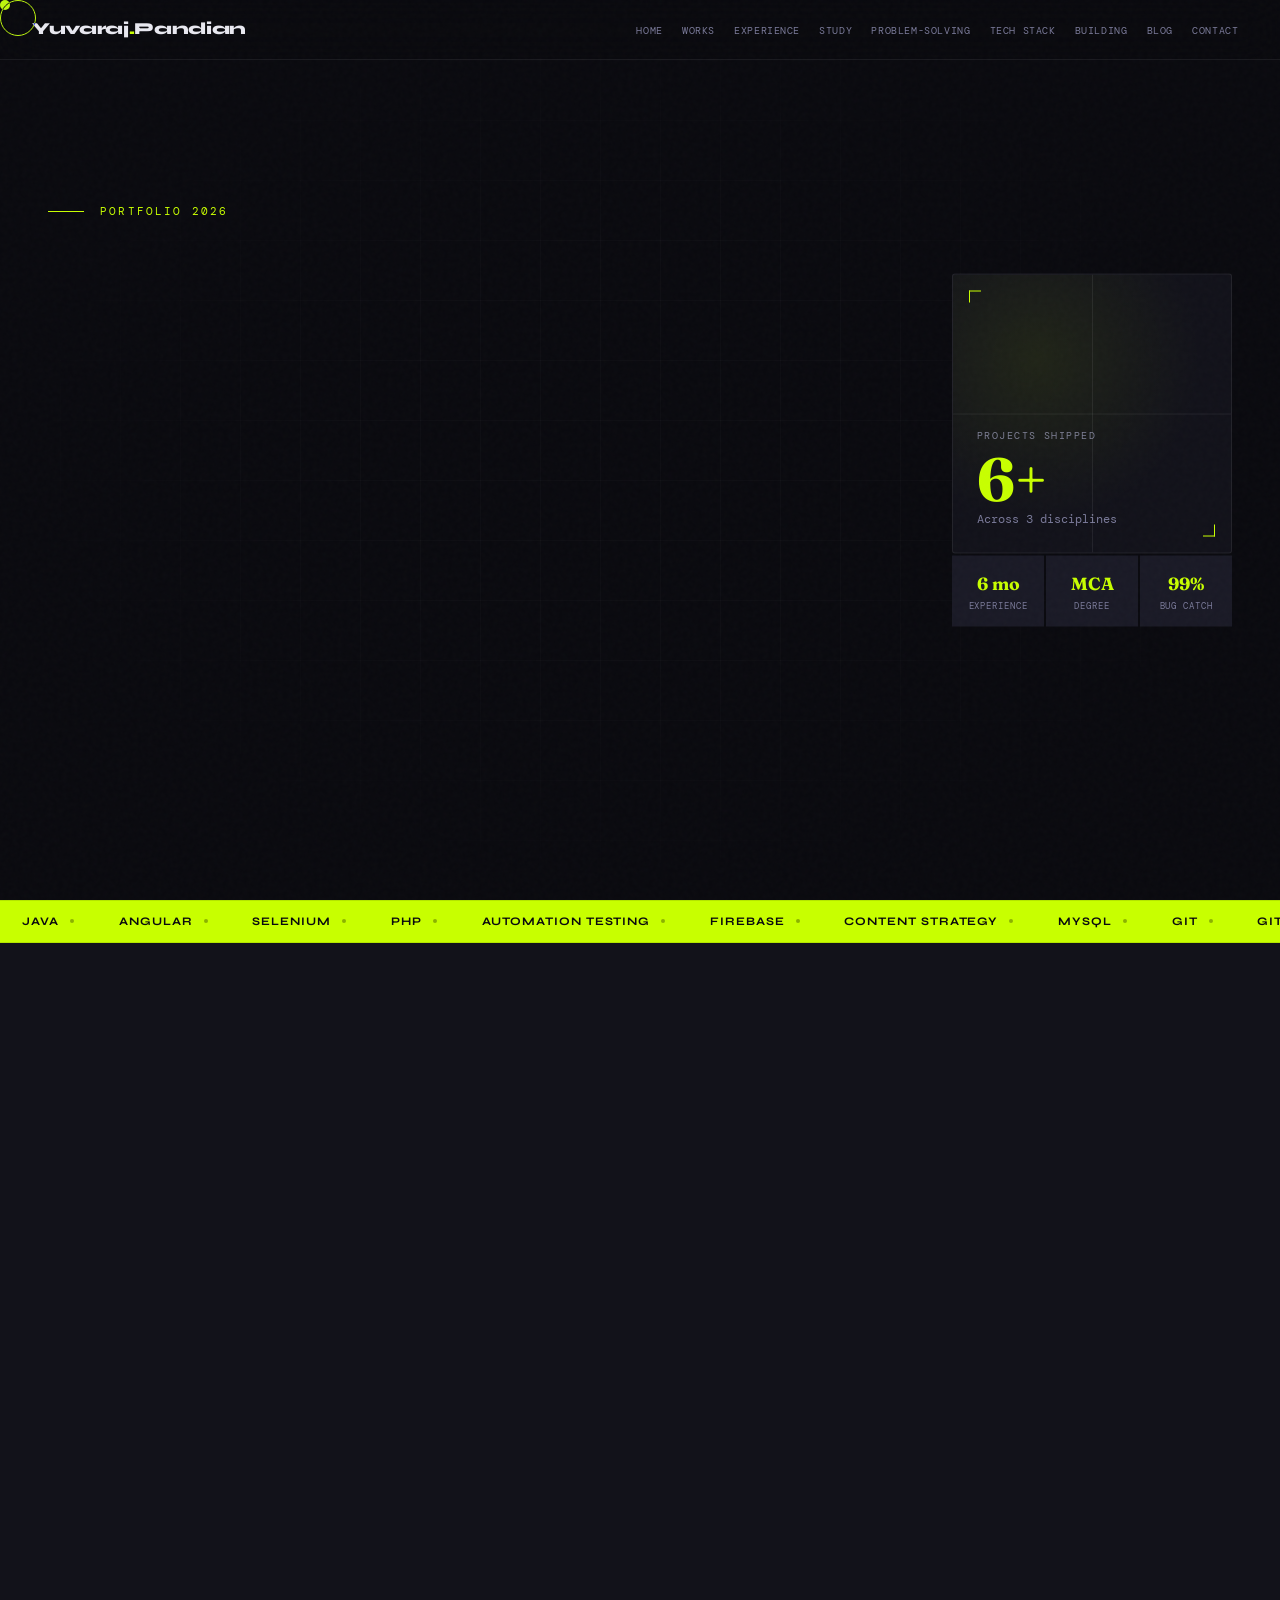
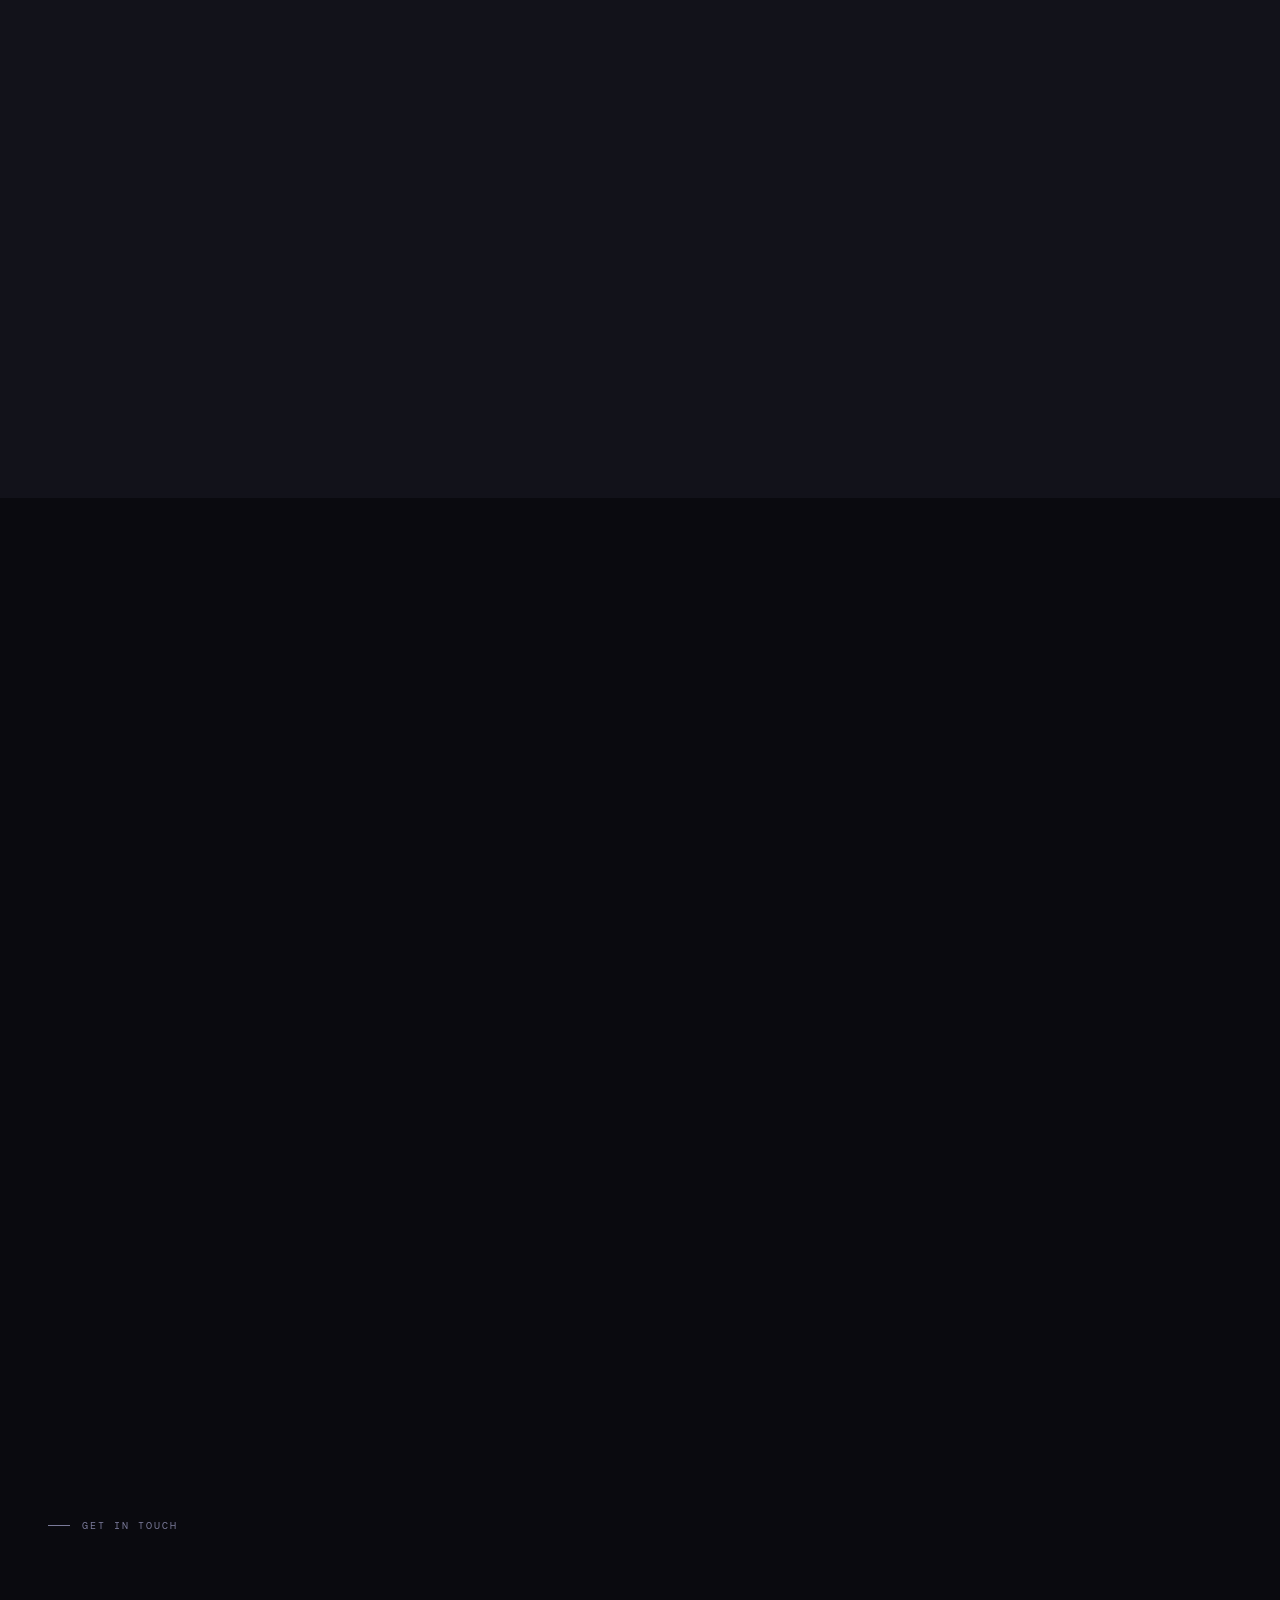
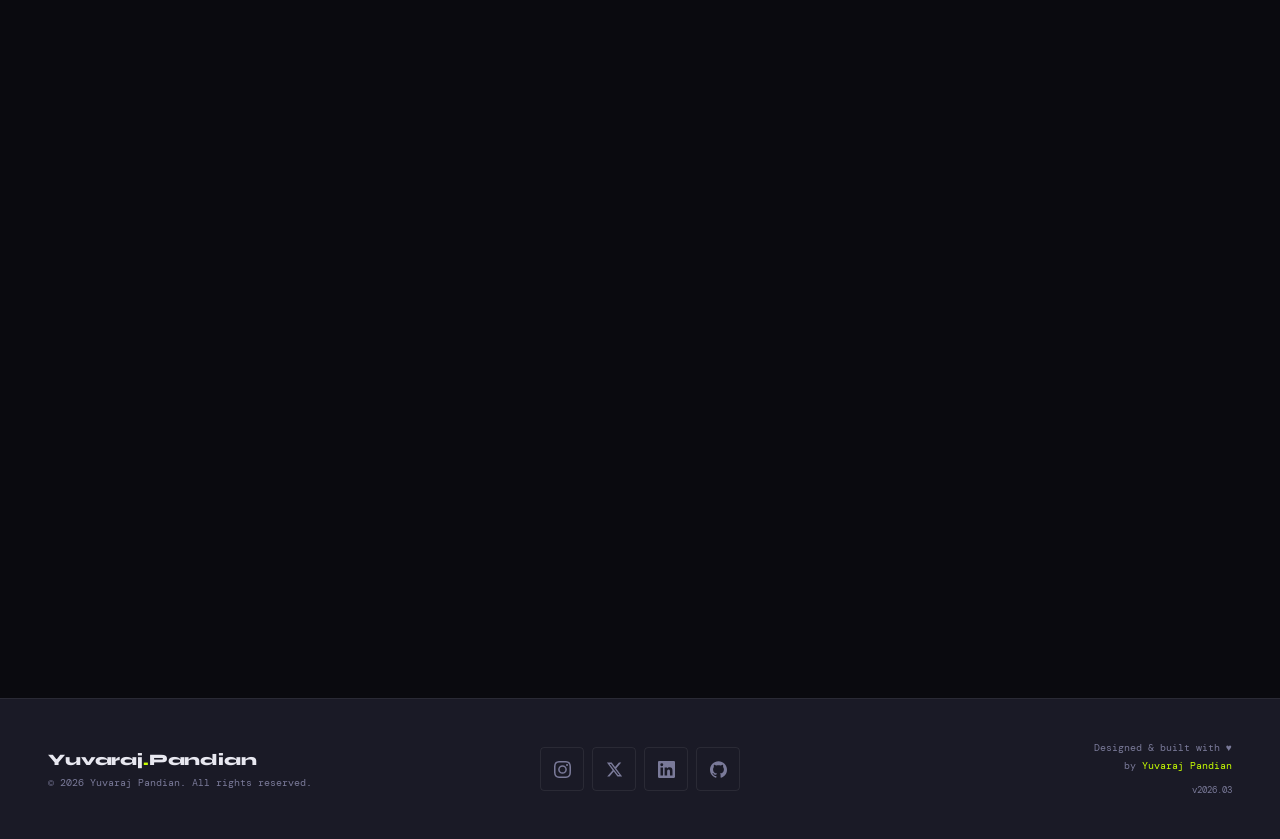
==== commit 33b5d9a3: "Update index.html" ====
--- a/index.html
+++ b/index.html
@@ -44,17 +44,17 @@
 nav {
   position: fixed; top: 0; left: 0; right: 0; z-index: 200;
   display: flex; align-items: center; justify-content: space-between;
-  padding: 1.2rem 3rem; background: rgba(10,10,15,0.9);
+  padding: 1rem 2rem; background: rgba(10,10,15,0.9);
   backdrop-filter: blur(20px); border-bottom: 1px solid var(--border);
 }
 .nav-logo { font-family: 'Syne', sans-serif; font-weight: 800; font-size: 1.05rem; letter-spacing: -0.02em; color: var(--text); text-decoration: none; flex-shrink: 0; }
 .nav-logo span { color: var(--accent1); }
 .nav-links { display: flex; gap: 0; list-style: none; }
-.nav-links a { color: var(--text-dim); text-decoration: none; font-size: 0.72rem; letter-spacing: 0.1em; text-transform: uppercase; padding: 0.45rem 0.9rem; position: relative; transition: color 0.2s; }
-.nav-links a::after { content: ''; position: absolute; bottom: 0; left: 0.9rem; right: 0.9rem; height: 1px; background: var(--accent1); transform: scaleX(0); transition: transform 0.3s ease; }
+.nav-links a { color: var(--text-dim); text-decoration: none; font-size: 0.62rem; letter-spacing: 0.06em; text-transform: uppercase; padding: 0.4rem 0.6rem; position: relative; transition: color 0.2s; }
+.nav-links a::after { content: ''; position: absolute; bottom: 0; left: 0.6rem; right: 0.6rem; height: 1px; background: var(--accent1); transform: scaleX(0); transition: transform 0.3s ease; }
 .nav-links a:hover { color: var(--text); }
 .nav-links a:hover::after { transform: scaleX(1); }
-.nav-status { display: flex; align-items: center; gap: 0.5rem; font-size: 0.68rem; color: var(--text-dim); flex-shrink: 0; }
+.nav-status { display: flex; align-items: center; gap: 0.5rem; font-size: 0.62rem; color: var(--text-dim); flex-shrink: 0; }
 .status-dot { width: 6px; height: 6px; background: var(--accent1); border-radius: 50%; animation: pulse 2s infinite; }
 @keyframes pulse { 0%,100% { opacity: 1; transform: scale(1); } 50% { opacity: 0.5; transform: scale(0.8); } }
 .hamburger { display: none; flex-direction: column; gap: 5px; background: none; border: none; padding: 4px; cursor: pointer; }
@@ -69,7 +69,7 @@
 .mobile-menu-footer { position: absolute; bottom: 2rem; font-size: 0.65rem; color: var(--text-dim); letter-spacing: 0.15em; }
 
 /* SECTIONS */
-section { min-height: 100vh; padding: 120px 3rem 80px; position: relative; }
+section { min-height: 100vh; padding: 120px 3rem 80px; position: relative; } 
 
 /* HOME */
 #home { display: flex; flex-direction: column; justify-content: center; overflow: hidden; }
@@ -389,6 +389,9 @@
 .reveal-delay-4 { transition-delay: 0.4s; }
 
 /* ═══ RESPONSIVE ═══ */
+@media (max-width: 1280px) {
+  .nav-status { display: none; }
+}
 @media (max-width: 1100px) {
   nav { padding: 1rem 1.75rem; }
   section { padding: 110px 1.75rem 70px; }
@@ -458,9 +461,9 @@
     <li><a href="works.html">Works</a></li>
     <li><a href="experience.html">Experience</a></li>
     <li><a href="study.html">Study</a></li>
-     <li><a href="problemsolving.html">Problem Solving</a></li>
-     <li><a href="techstack.html">Tech Stack</a></li>
-     <li><a href="currentlybuilding.html">Under Development </a></li>
+    <li><a href="problem-solving.html">Problem-Solving</a></li>
+    <li><a href="tech-stack.html">Tech Stack</a></li>
+    <li><a href="currently-building.html">Building</a></li>
     <li><a href="blog.html">Blog</a></li>
     <li><a href="#contact">Contact</a></li>
   </ul>
@@ -479,9 +482,9 @@
   <a href="works.html"      class="mobile-nav-link">Works</a>
   <a href="experience.html" class="mobile-nav-link">Experience</a>
   <a href="study.html"      class="mobile-nav-link">Study</a>
-  <a href="problemsolving.html"      class="mobile-nav-link">Problem Solving</a>
-  <a href="techstack.html"      class="mobile-nav-link">Tech Stack</a>
-  <a href="currentlybuilding.html"      class="mobile-nav-link">Under Development</a>
+  <a href="problem-solving.html" class="mobile-nav-link">Problem-Solving</a>
+  <a href="tech-stack.html"      class="mobile-nav-link">Tech Stack</a>
+  <a href="currently-building.html" class="mobile-nav-link">Building</a>
   <a href="blog.html"       class="mobile-nav-link">Blog</a>
   <a href="#contact"    class="mobile-nav-link">Contact</a>
   <div class="mobile-menu-footer">Eager to Contribute &amp; Grow ●</div>
@@ -504,7 +507,7 @@
     I build robust software, break it deliberately to make it bulletproof, then write about the whole experience for the world to learn from. A triple-threat in the digital space.
   </p>
   <div class="hero-cta reveal reveal-delay-3">
-    <a href="#works" class="btn-primary">View My Work</a>
+    <a href="works.html" class="btn-primary">View My Work</a>
     <a href="#contact" class="btn-secondary">Let's talk <span class="arrow">→</span></a>
   </div>
   <div class="hero-decoration">
@@ -564,9 +567,12 @@
 
 <!-- WORKS -->
 <section id="works">
-  <div class="section-header">
-    <div class="section-eyebrow">Selected Projects</div>
-    <h2 class="section-title reveal">Featured <span class="italic">Works</span></h2>
+  <div class="blog-header-row reveal" style="margin-bottom:3.5rem;">
+    <div class="section-header" style="margin-bottom:0;">
+      <div class="section-eyebrow">Selected Projects</div>
+      <h2 class="section-title">Featured <span class="italic">Works</span></h2>
+    </div>
+    <a href="works.html" class="blog-view-all">View All Works <span class="arrow">→</span></a>
   </div>
   <div class="works-grid">
     <div class="work-card dev reveal">
@@ -622,9 +628,12 @@
 
 <!-- EXPERIENCE -->
 <section id="experience">
-  <div class="section-header">
-    <div class="section-eyebrow">Career Journey</div>
-    <h2 class="section-title reveal">Work <span class="italic">Experience</span></h2>
+  <div class="blog-header-row reveal" style="margin-bottom:3.5rem;">
+    <div class="section-header" style="margin-bottom:0;">
+      <div class="section-eyebrow">Career Journey</div>
+      <h2 class="section-title">Work <span class="italic">Experience</span></h2>
+    </div>
+    <a href="experience.html" class="blog-view-all">View Full Experience <span class="arrow">→</span></a>
   </div>
   <div class="exp-layout">
     <div class="exp-sidebar reveal">
@@ -664,9 +673,12 @@
 
 <!-- STUDY -->
 <section id="study">
-  <div class="section-header">
-    <div class="section-eyebrow">Academic Background</div>
-    <h2 class="section-title reveal">Education &amp; <span class="italic">Study</span></h2>
+  <div class="blog-header-row reveal" style="margin-bottom:3.5rem;">
+    <div class="section-header" style="margin-bottom:0;">
+      <div class="section-eyebrow">Academic Background</div>
+      <h2 class="section-title">Education &amp; <span class="italic">Study</span></h2>
+    </div>
+    <a href="study.html" class="blog-view-all">View Full Study <span class="arrow">→</span></a>
   </div>
   <div class="study-grid">
     <div class="study-card reveal">
@@ -688,9 +700,9 @@
     <div class="section-eyebrow reveal">Licenses &amp; Certifications</div>
     <div class="cert-list">
       <div class="cert-item reveal"><div class="cert-num">01</div><div><div class="cert-name">Core Java Certified</div><div class="cert-issuer">Apollo Computers · 2021</div></div></div>
-      <div class="cert-item reveal reveal-delay-1"><div class="cert-num">02</div><div><div class="cert-name">Java Software Developer</div><div class="cert-issuer">Shiash Info Solutions · 2023</div></div></div>
+      <div class="cert-item reveal reveal-delay-1"><div class="cert-num">02</div><div><div class="cert-name">AI Tools</div><div class="cert-issuer">Be10X · 2025</div></div></div>
       <div class="cert-item reveal reveal-delay-2"><div class="cert-num">03</div><div><div class="cert-name">Multimodal AI</div><div class="cert-issuer">Global Techno Solutions · 2025</div></div></div>
-      <div class="cert-item reveal reveal-delay-3"><div class="cert-num">04</div><div><div class="cert-name">AI Tools</div><div class="cert-issuer">Be10X · 2025</div></div></div>
+      <div class="cert-item reveal reveal-delay-3"><div class="cert-num">04</div><div><div class="cert-name">Java Software Developer</div><div class="cert-issuer">Shiash Info Solutions · 2023</div></div></div>
     </div>
   </div>
 </section>
@@ -805,7 +817,7 @@
       <p class="contact-text">Whether you need a software engineer, a quality assurance specialist, or a technical content partner — I'd love to hear about your project.</p>
       <div class="contact-details">
         <div class="contact-detail"><div class="contact-detail-icon">📍</div><div><div class="contact-detail-label">Location</div><div class="contact-detail-value">Chennai, Tamil Nadu</div></div></div>
-        <div class="contact-detail"><div class="contact-detail-icon">📬</div><div><div class="contact-detail-label">Email</div><div class="contact-detail-value">yuvarajpandian243@gmail.com</div></div></div>
+        <div class="contact-detail"><div class="contact-detail-icon">📬</div><div><div class="contact-detail-label">Email</div><div class="contact-detail-value"><a href="/cdn-cgi/l/email-protection" class="__cf_email__" data-cfemail="91e8e4e7f0e3f0fbe1f0fff5f8f0ffa3a5a2d1f6fcf0f8fdbff2fefc">[email&#160;protected]</a></div></div></div>
         <div class="contact-detail"><div class="contact-detail-icon">🕐</div><div><div class="contact-detail-label">Response Time</div><div class="contact-detail-value">Within 24 hours</div></div></div>
       </div>
     </div>
@@ -853,7 +865,7 @@
   </div>
 </footer>
 
-<script>
+<script data-cfasync="false" src="/cdn-cgi/scripts/5c5dd728/cloudflare-static/email-decode.min.js"></script><script>
 const cursor = document.getElementById('cursor');
 const ring   = document.getElementById('cursorRing');
 if (window.matchMedia('(hover: hover)').matches) {
@@ -899,12 +911,4 @@
   const btn = document.getElementById('submitBtn');
   if (!firstName || !email || !message) {
     btn.textContent = 'Please fill required fields ✗'; btn.style.background = 'var(--accent2)';
-    setTimeout(() => { btn.textContent = 'Send Message →'; btn.style.background = ''; }, 2500);
-    return;
-  }
-  btn.textContent = 'Message Sent! ✓'; btn.style.background = 'var(--accent3)';
-  setTimeout(() => { btn.textContent = 'Send Message →'; btn.style.background = ''; }, 3000);
-});
-</script>
-</body>
-</html>
+    setTimeout(() => { btn.textContent = 'Send Message →'; btn.style.background =
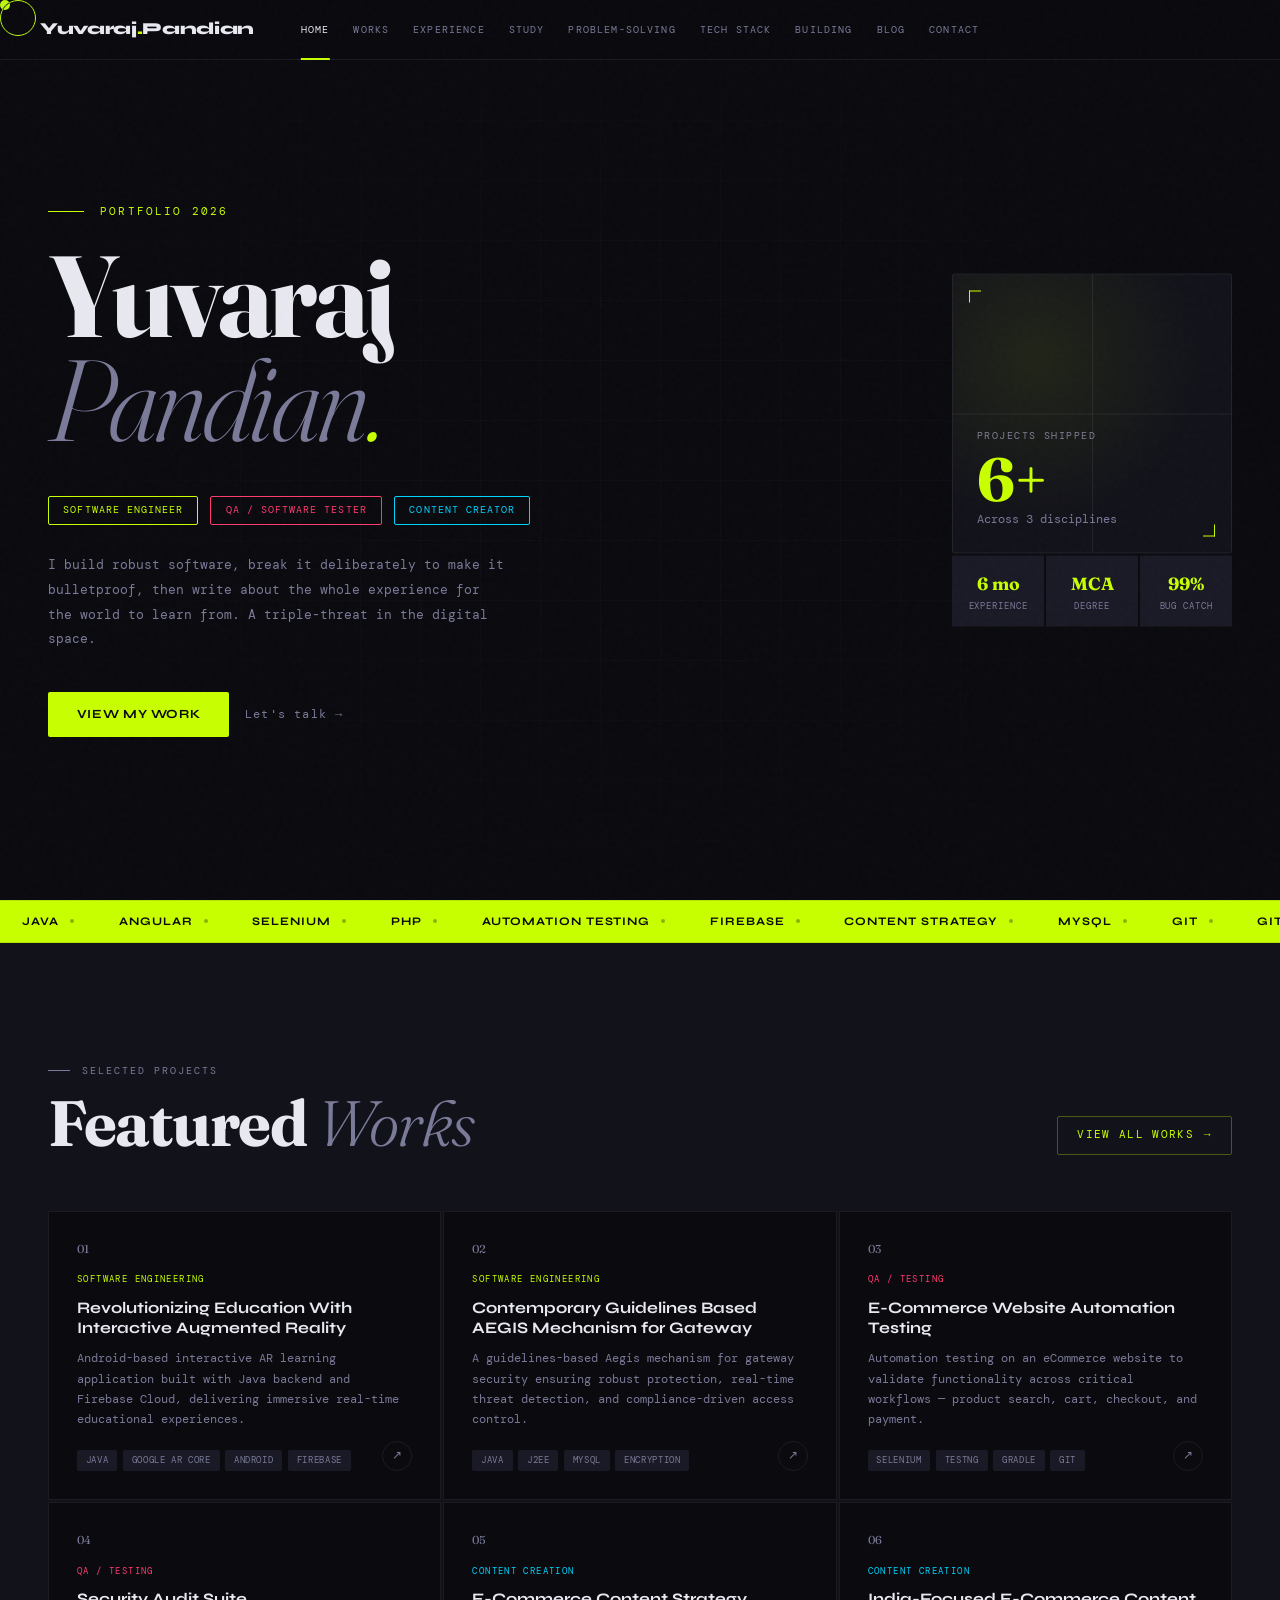
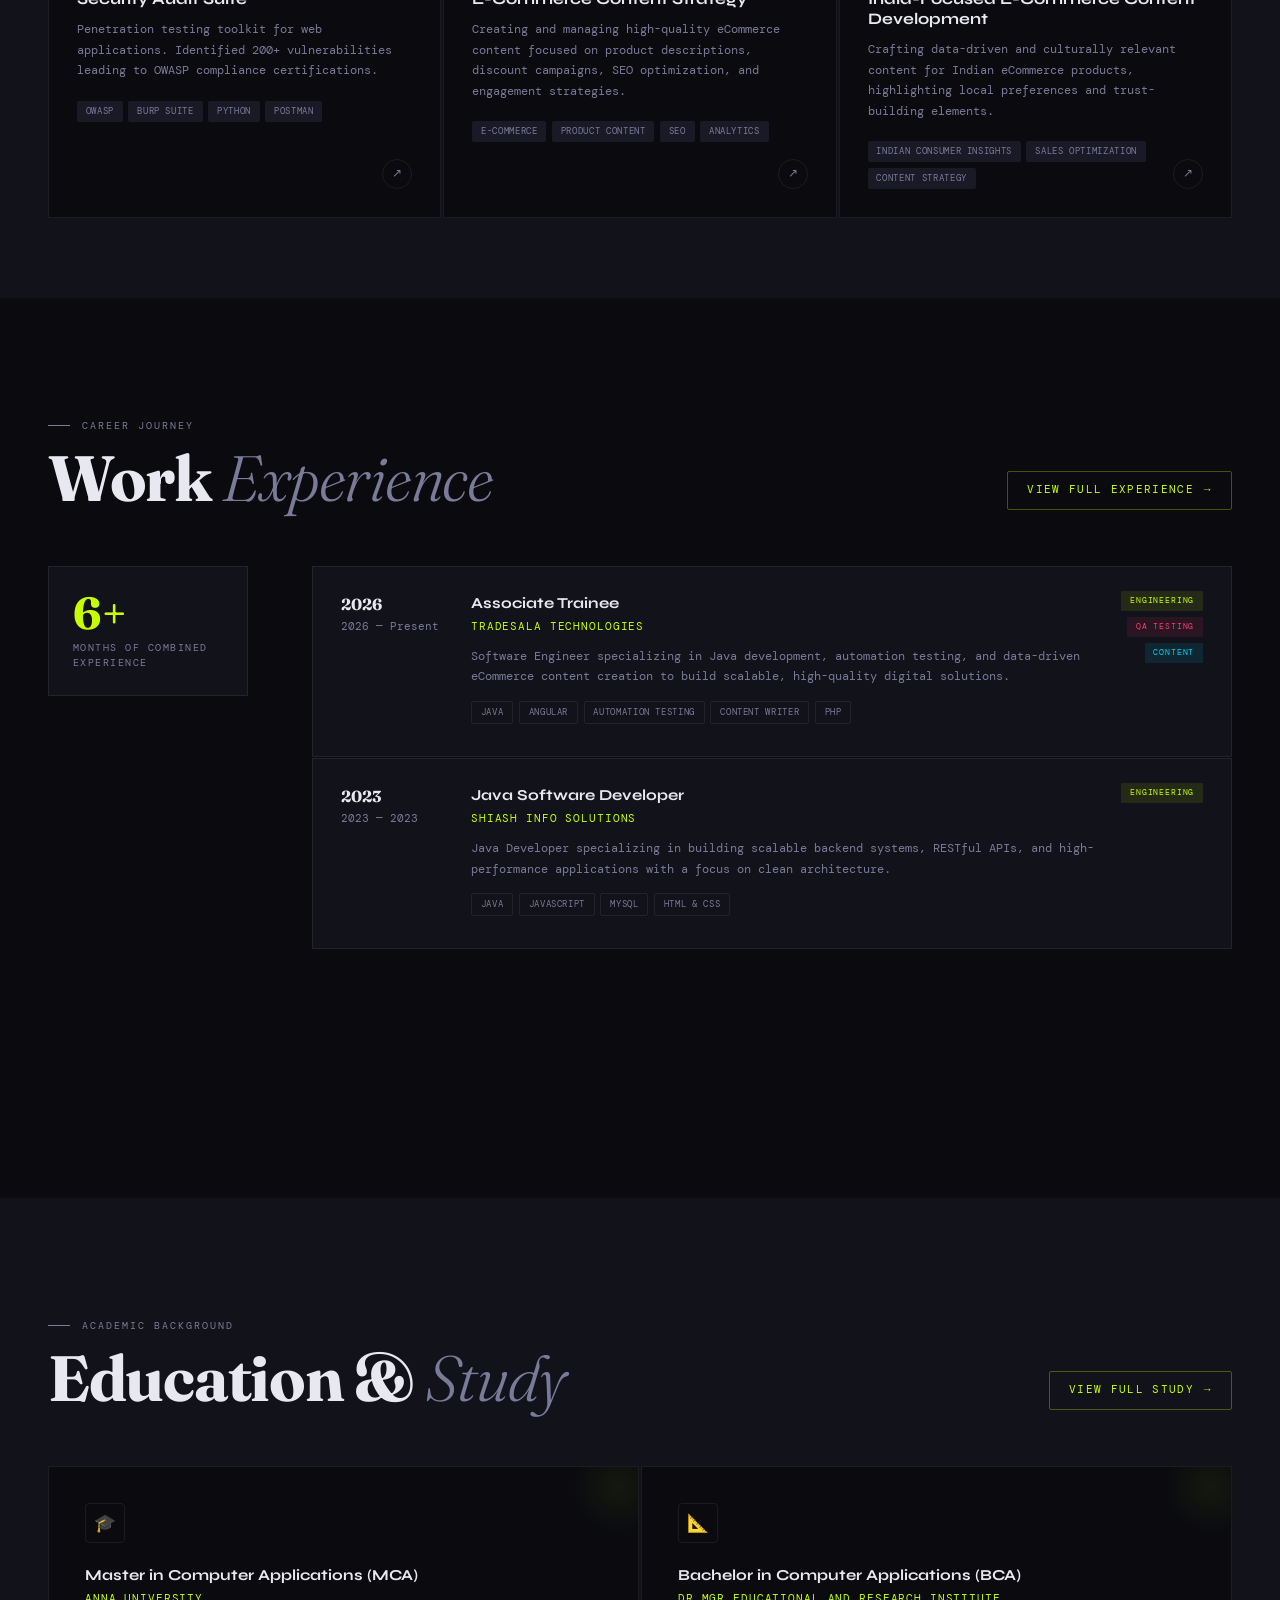
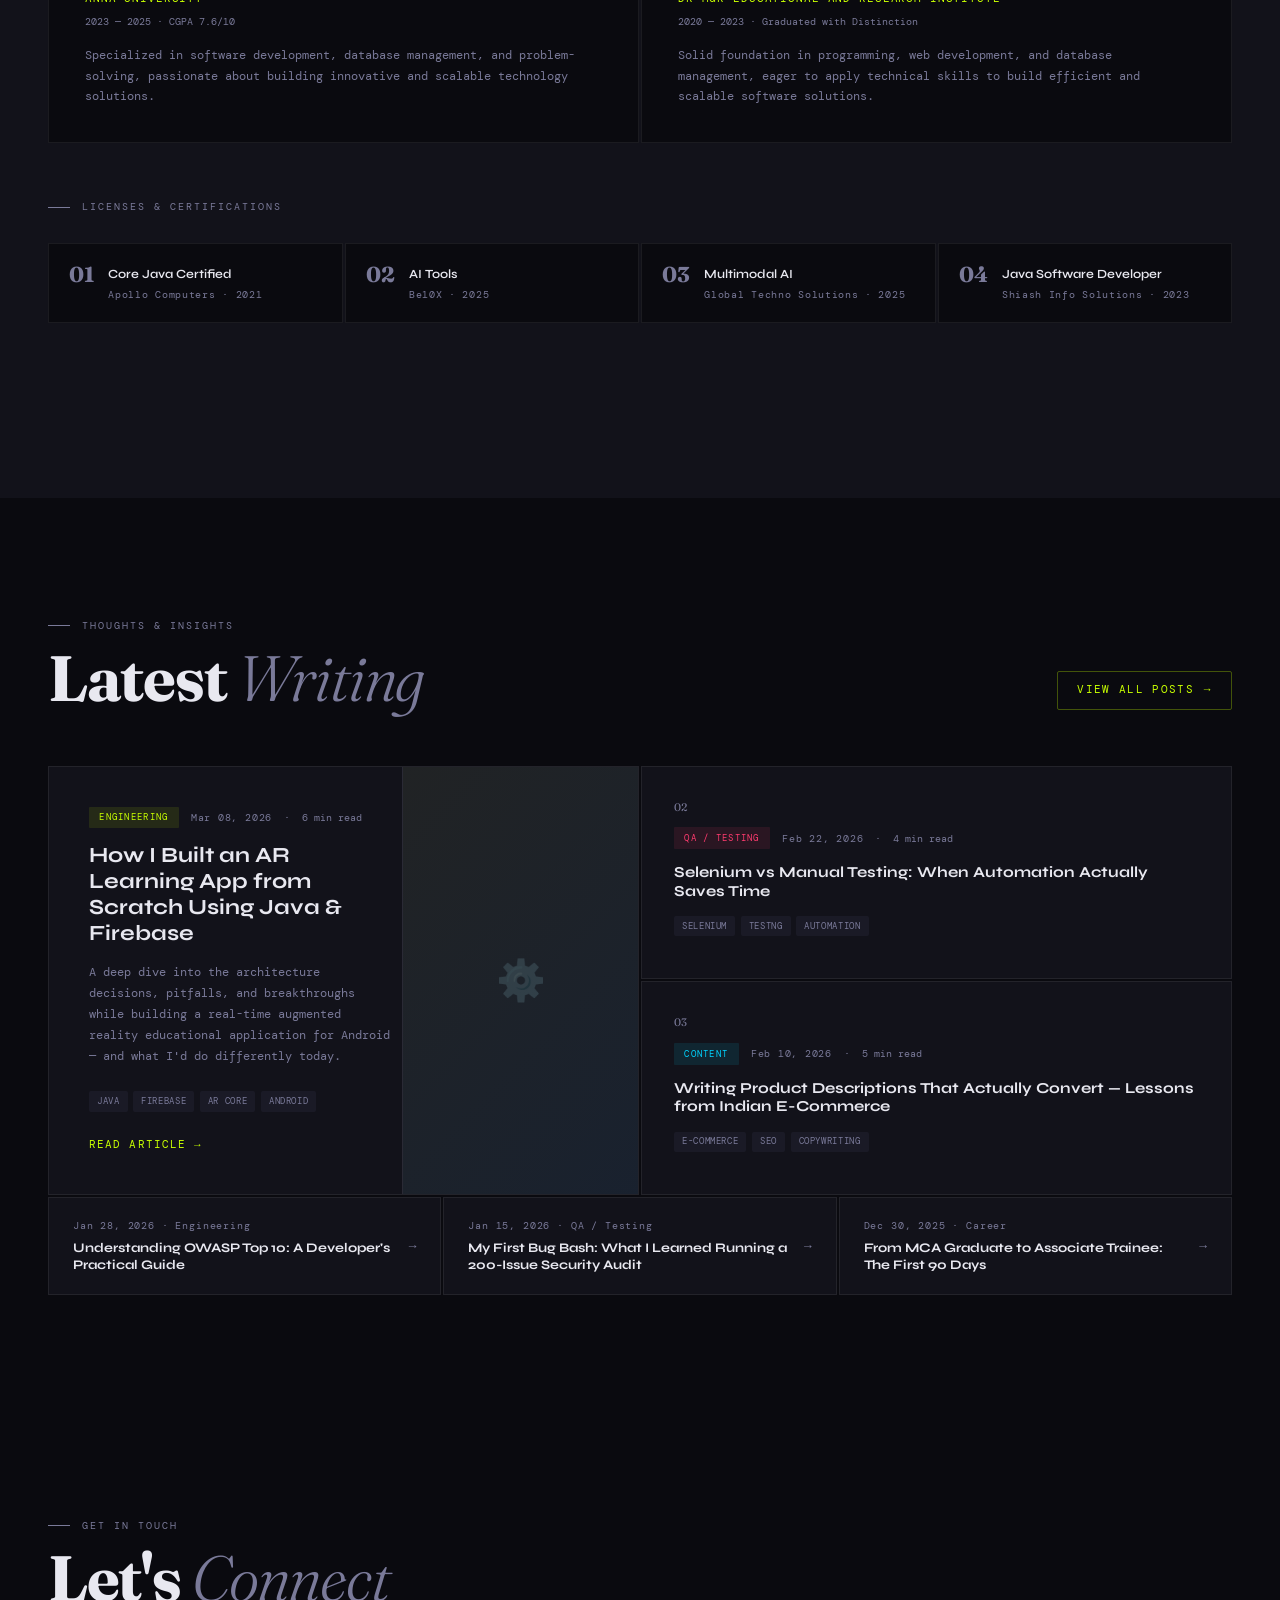
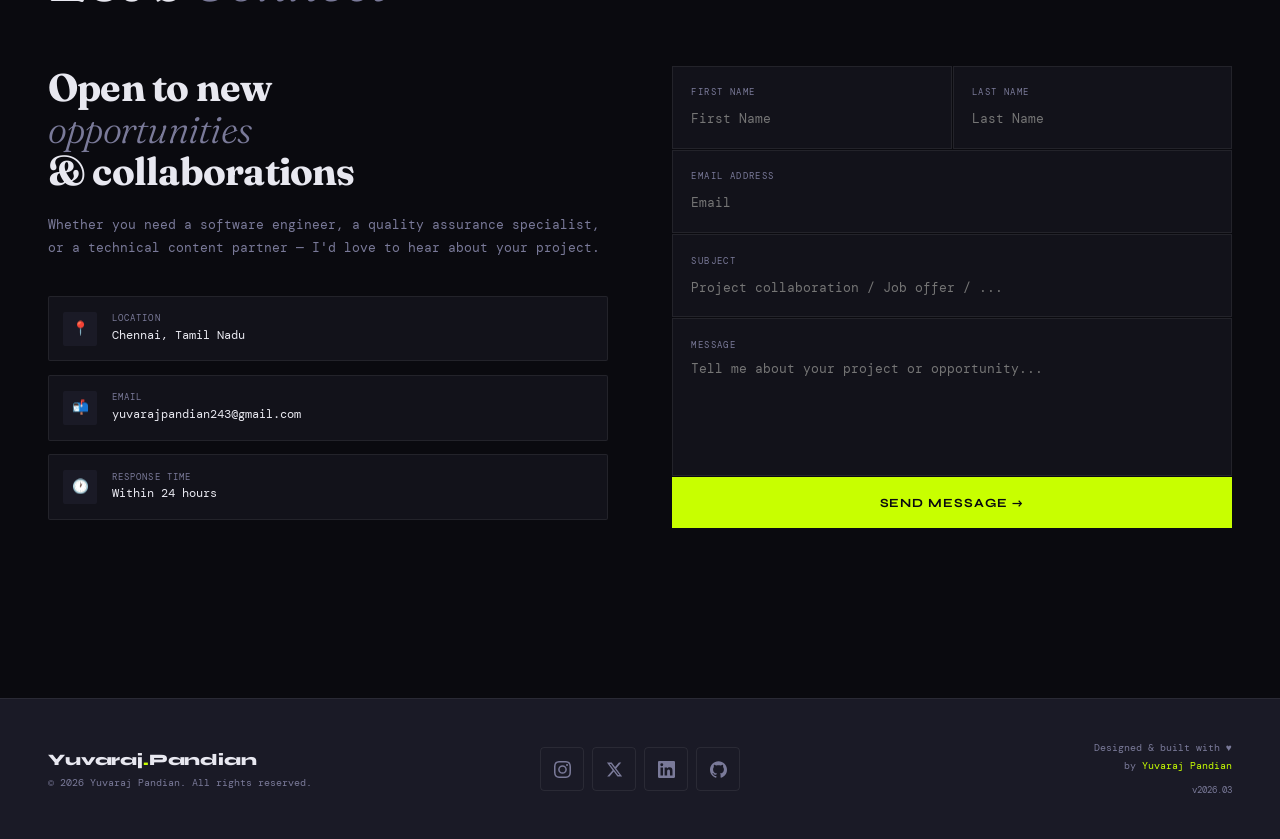
==== commit 35a526a0: "Update index.html" ====
--- a/index.html
+++ b/index.html
@@ -42,31 +42,80 @@
 
 /* NAV */
 nav {
-  position: fixed; top: 0; left: 0; right: 0; z-index: 200;
+  position: fixed; top: 0; left: 0; right: 0; z-index: 300;
   display: flex; align-items: center; justify-content: space-between;
-  padding: 1rem 2rem; background: rgba(10,10,15,0.9);
-  backdrop-filter: blur(20px); border-bottom: 1px solid var(--border);
-}
-.nav-logo { font-family: 'Syne', sans-serif; font-weight: 800; font-size: 1.05rem; letter-spacing: -0.02em; color: var(--text); text-decoration: none; flex-shrink: 0; }
+  padding: 0 2.5rem;
+  height: 60px;
+  background: rgba(10,10,15,0.96);
+  backdrop-filter: blur(24px);
+  border-bottom: 1px solid var(--border);
+}
+.nav-logo {
+  font-family: 'Syne', sans-serif; font-weight: 800;
+  font-size: 1.05rem; letter-spacing: -0.02em;
+  color: var(--text); text-decoration: none; flex-shrink: 0;
+}
 .nav-logo span { color: var(--accent1); }
-.nav-links { display: flex; gap: 0; list-style: none; }
-.nav-links a { color: var(--text-dim); text-decoration: none; font-size: 0.62rem; letter-spacing: 0.06em; text-transform: uppercase; padding: 0.4rem 0.6rem; position: relative; transition: color 0.2s; }
-.nav-links a::after { content: ''; position: absolute; bottom: 0; left: 0.6rem; right: 0.6rem; height: 1px; background: var(--accent1); transform: scaleX(0); transition: transform 0.3s ease; }
+
+/* Centred links */
+.nav-links {
+  display: flex; gap: 0; list-style: none;
+  position: absolute; left: 50%; transform: translateX(-50%);
+}
+.nav-links a {
+  color: var(--text-dim); text-decoration: none;
+  font-family: 'DM Mono', monospace;
+  font-size: 0.6rem; letter-spacing: 0.12em; text-transform: uppercase;
+  padding: 0 0.75rem; height: 60px;
+  display: flex; align-items: center;
+  position: relative; transition: color 0.2s;
+  white-space: nowrap;
+}
+/* Bottom underline indicator */
+.nav-links a::after {
+  content: ''; position: absolute;
+  bottom: 0; left: 0.75rem; right: 0.75rem;
+  height: 2px; background: var(--accent1);
+  transform: scaleX(0); transform-origin: center;
+  transition: transform 0.25s ease;
+}
 .nav-links a:hover { color: var(--text); }
 .nav-links a:hover::after { transform: scaleX(1); }
-.nav-status { display: flex; align-items: center; gap: 0.5rem; font-size: 0.62rem; color: var(--text-dim); flex-shrink: 0; }
-.status-dot { width: 6px; height: 6px; background: var(--accent1); border-radius: 50%; animation: pulse 2s infinite; }
-@keyframes pulse { 0%,100% { opacity: 1; transform: scale(1); } 50% { opacity: 0.5; transform: scale(0.8); } }
-.hamburger { display: none; flex-direction: column; gap: 5px; background: none; border: none; padding: 4px; cursor: pointer; }
-.hamburger span { display: block; width: 22px; height: 2px; background: var(--text); border-radius: 2px; transition: all 0.3s ease; }
-.hamburger.open span:nth-child(1) { transform: rotate(45deg) translate(5px, 5px); }
+.nav-links a.active { color: var(--text); }
+.nav-links a.active::after { transform: scaleX(1); }
+
+/* Status pill — right side */
+.nav-status {
+  display: flex; align-items: center; gap: 0.5rem;
+  font-family: 'DM Mono', monospace;
+  font-size: 0.58rem; letter-spacing: 0.1em;
+  color: var(--text-dim); flex-shrink: 0;
+}
+.status-dot {
+  width: 7px; height: 7px;
+  background: var(--accent1); border-radius: 50%;
+  box-shadow: 0 0 6px var(--accent1);
+  animation: pulse 2s infinite;
+}
+@keyframes pulse { 0%,100%{opacity:1;transform:scale(1);}50%{opacity:.5;transform:scale(.7);} }
+
+/* Hamburger */
+.hamburger { display: none; flex-direction: column; gap: 5px; background: none; border: none; padding: 4px; }
+.hamburger span { display: block; width: 22px; height: 2px; background: var(--text); border-radius: 2px; transition: all .3s; }
+.hamburger.open span:nth-child(1) { transform: rotate(45deg) translate(5px,5px); }
 .hamburger.open span:nth-child(2) { opacity: 0; }
-.hamburger.open span:nth-child(3) { transform: rotate(-45deg) translate(5px, -5px); }
-.mobile-menu { display: none; position: fixed; inset: 0; z-index: 190; background: rgba(10,10,15,0.98); backdrop-filter: blur(20px); flex-direction: column; align-items: center; justify-content: center; gap: 0.5rem; }
+.hamburger.open span:nth-child(3) { transform: rotate(-45deg) translate(5px,-5px); }
+
+/* Mobile menu */
+.mobile-menu { display: none; position: fixed; inset: 0; z-index: 290; background: rgba(10,10,15,.98); backdrop-filter: blur(20px); flex-direction: column; align-items: center; justify-content: center; gap: .5rem; }
 .mobile-menu.open { display: flex; }
-.mobile-menu a { font-family: 'Syne', sans-serif; font-weight: 700; font-size: clamp(1.8rem, 8vw, 2.5rem); color: var(--text-dim); text-decoration: none; letter-spacing: -0.02em; text-transform: uppercase; padding: 0.4rem 1rem; transition: color 0.2s; }
-.mobile-menu a:hover { color: var(--accent1); }
-.mobile-menu-footer { position: absolute; bottom: 2rem; font-size: 0.65rem; color: var(--text-dim); letter-spacing: 0.15em; }
+.mobile-menu a { font-family: 'Syne', sans-serif; font-weight: 700; font-size: clamp(1.6rem,7vw,2.2rem); color: var(--text-dim); text-decoration: none; text-transform: uppercase; padding: .4rem 1rem; transition: color .2s; letter-spacing: -.01em; }
+.mobile-menu a:hover, .mobile-menu a.active { color: var(--accent1); }
+.mobile-menu-footer { position: absolute; bottom: 2rem; font-size: .62rem; color: var(--text-dim); letter-spacing: .15em; }
+
+/* Hide status + show hamburger */
+@media (max-width: 1200px) { .nav-status { display: none; } }
+@media (max-width: 960px)  { .nav-links { display: none; } .hamburger { display: flex; } }
 
 /* SECTIONS */
 section { min-height: 100vh; padding: 120px 3rem 80px; position: relative; } 
@@ -457,7 +506,7 @@
 <nav>
   <a href="#home" class="nav-logo">Yuvaraj<span>.</span>Pandian</a>
   <ul class="nav-links">
-    <li><a href="#home">Home</a></li>
+    <li><a href="#home" class="active">Home</a></li>
     <li><a href="works.html">Works</a></li>
     <li><a href="experience.html">Experience</a></li>
     <li><a href="study.html">Study</a></li>
@@ -467,26 +516,20 @@
     <li><a href="blog.html">Blog</a></li>
     <li><a href="#contact">Contact</a></li>
   </ul>
-  <div class="nav-status">
-    <div class="status-dot"></div>
-    Eager to Contribute &amp; Grow
-  </div>
-  <button class="hamburger" id="hamburger" aria-label="Menu">
-    <span></span><span></span><span></span>
-  </button>
+  <div class="nav-status"><div class="status-dot"></div>Eager to Contribute &amp; Grow</div>
+  <button class="hamburger" id="hamburger" aria-label="Menu"><span></span><span></span><span></span></button>
 </nav>
-
 <!-- Mobile Menu -->
 <div class="mobile-menu" id="mobileMenu">
-  <a href="#home"       class="mobile-nav-link">Home</a>
-  <a href="works.html"      class="mobile-nav-link">Works</a>
-  <a href="experience.html" class="mobile-nav-link">Experience</a>
-  <a href="study.html"      class="mobile-nav-link">Study</a>
-  <a href="problem-solving.html" class="mobile-nav-link">Problem-Solving</a>
-  <a href="tech-stack.html"      class="mobile-nav-link">Tech Stack</a>
-  <a href="currently-building.html" class="mobile-nav-link">Building</a>
-  <a href="blog.html"       class="mobile-nav-link">Blog</a>
-  <a href="#contact"    class="mobile-nav-link">Contact</a>
+  <a href="#home" class="active">Home</a>
+  <a href="works.html">Works</a>
+  <a href="experience.html">Experience</a>
+  <a href="study.html">Study</a>
+  <a href="problem-solving.html">Problem-Solving</a>
+  <a href="tech-stack.html">Tech Stack</a>
+  <a href="currently-building.html">Building</a>
+  <a href="blog.html">Blog</a>
+  <a href="#contact">Contact</a>
   <div class="mobile-menu-footer">Eager to Contribute &amp; Grow ●</div>
 </div>
 
@@ -817,7 +860,7 @@
       <p class="contact-text">Whether you need a software engineer, a quality assurance specialist, or a technical content partner — I'd love to hear about your project.</p>
       <div class="contact-details">
         <div class="contact-detail"><div class="contact-detail-icon">📍</div><div><div class="contact-detail-label">Location</div><div class="contact-detail-value">Chennai, Tamil Nadu</div></div></div>
-        <div class="contact-detail"><div class="contact-detail-icon">📬</div><div><div class="contact-detail-label">Email</div><div class="contact-detail-value"><a href="/cdn-cgi/l/email-protection" class="__cf_email__" data-cfemail="91e8e4e7f0e3f0fbe1f0fff5f8f0ffa3a5a2d1f6fcf0f8fdbff2fefc">[email&#160;protected]</a></div></div></div>
+        <div class="contact-detail"><div class="contact-detail-icon">📬</div><div><div class="contact-detail-label">Email</div><div class="contact-detail-value">yuvarajpandian243@gmail.com</div></div></div>
         <div class="contact-detail"><div class="contact-detail-icon">🕐</div><div><div class="contact-detail-label">Response Time</div><div class="contact-detail-value">Within 24 hours</div></div></div>
       </div>
     </div>
@@ -865,7 +908,7 @@
   </div>
 </footer>
 
-<script data-cfasync="false" src="/cdn-cgi/scripts/5c5dd728/cloudflare-static/email-decode.min.js"></script><script>
+<script>
 const cursor = document.getElementById('cursor');
 const ring   = document.getElementById('cursorRing');
 if (window.matchMedia('(hover: hover)').matches) {
@@ -884,7 +927,7 @@
   hamburger.classList.toggle('open'); mobileMenu.classList.toggle('open');
   document.body.style.overflow = mobileMenu.classList.contains('open') ? 'hidden' : '';
 });
-document.querySelectorAll('.mobile-nav-link').forEach(link => {
+document.querySelectorAll('.mobile-menu a').forEach(link => {
   link.addEventListener('click', () => { hamburger.classList.remove('open'); mobileMenu.classList.remove('open'); document.body.style.overflow = ''; });
 });
 const observer = new IntersectionObserver(entries => {
@@ -911,4 +954,12 @@
   const btn = document.getElementById('submitBtn');
   if (!firstName || !email || !message) {
     btn.textContent = 'Please fill required fields ✗'; btn.style.background = 'var(--accent2)';
-    setTimeout(() => { btn.textContent = 'Send Message →'; btn.style.background =
+    setTimeout(() => { btn.textContent = 'Send Message →'; btn.style.background = ''; }, 2500);
+    return;
+  }
+  btn.textContent = 'Message Sent! ✓'; btn.style.background = 'var(--accent3)';
+  setTimeout(() => { btn.textContent = 'Send Message →'; btn.style.background = ''; }, 3000);
+});
+</script>
+</body>
+</html>
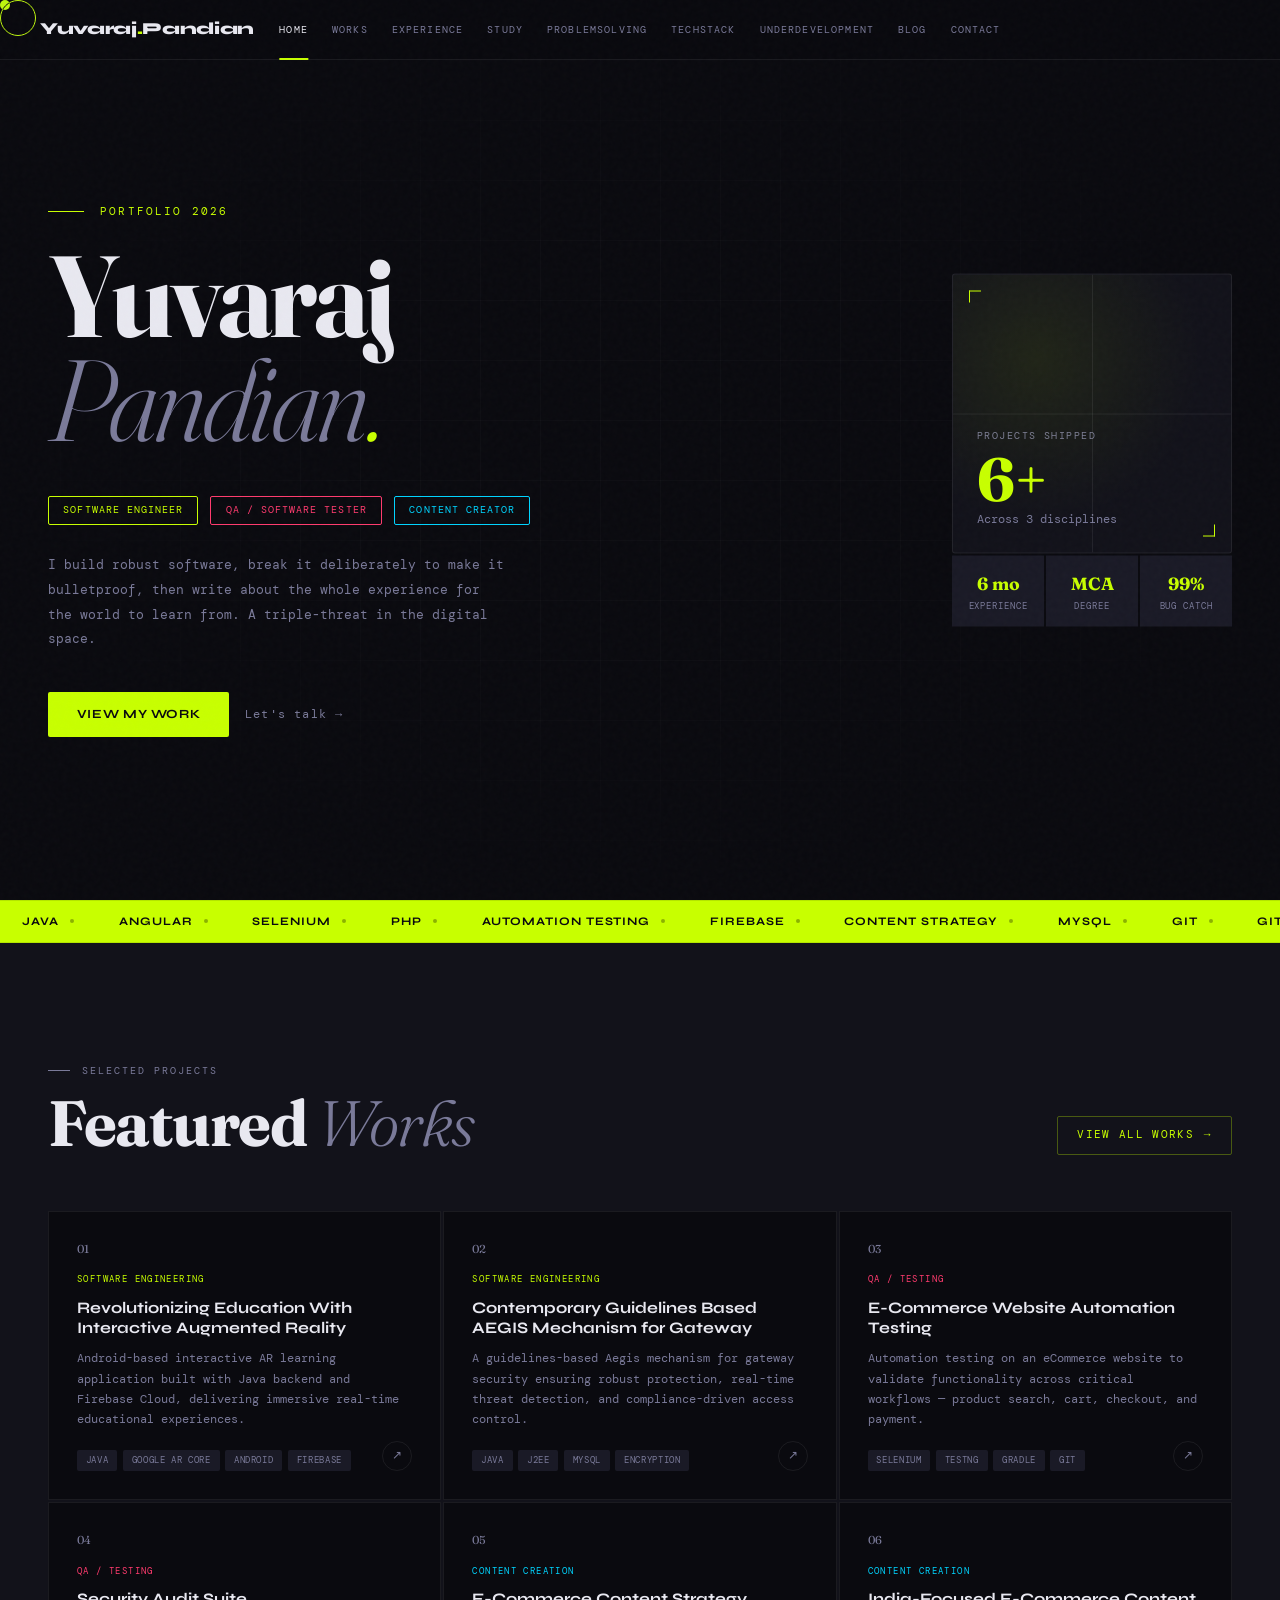
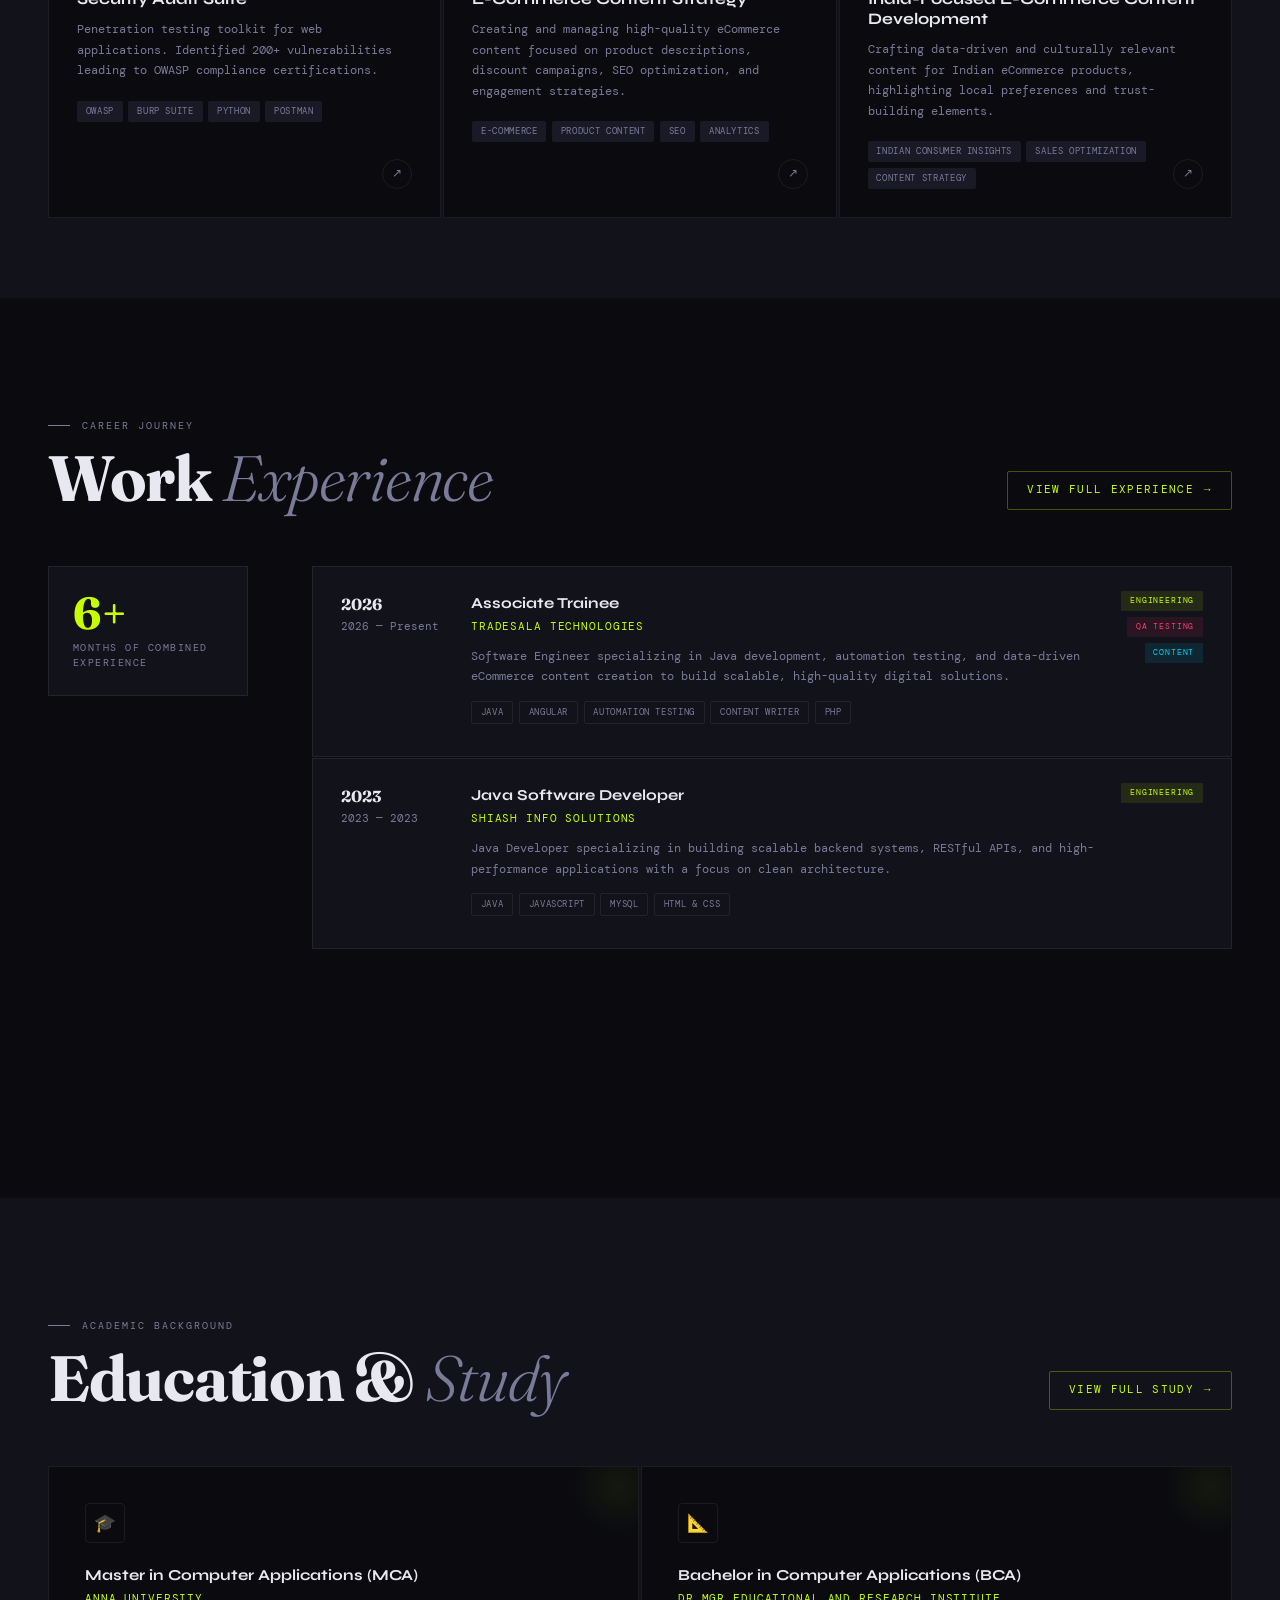
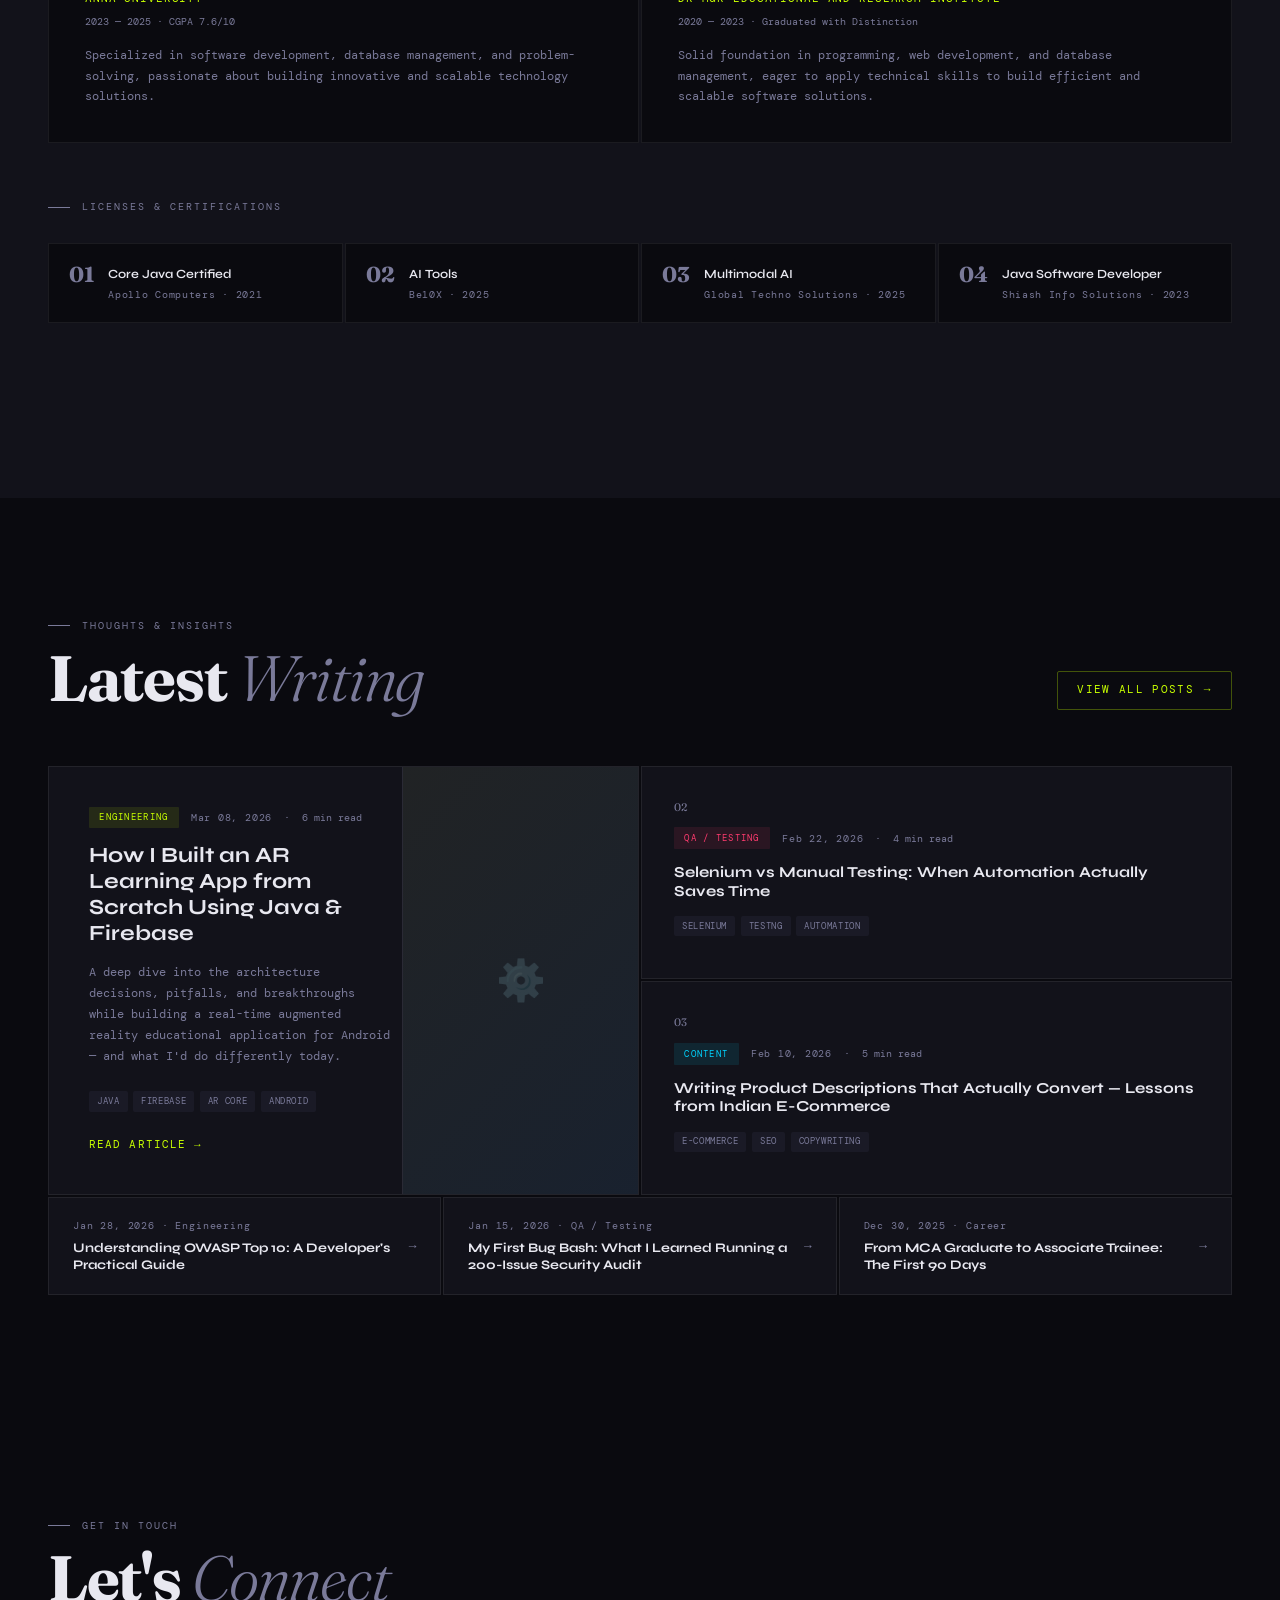
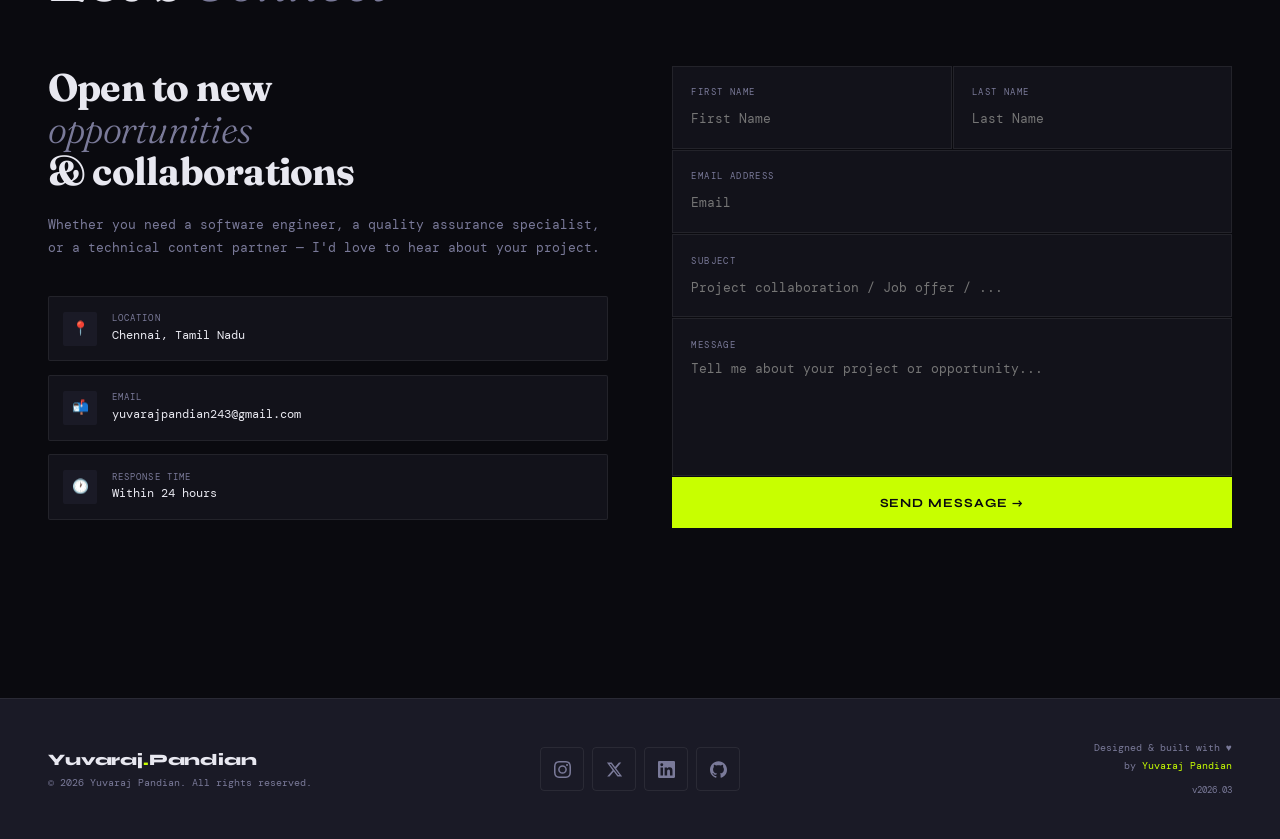
==== commit 179633b4: "Update index.html" ====
--- a/index.html
+++ b/index.html
@@ -510,11 +510,11 @@
     <li><a href="works.html">Works</a></li>
     <li><a href="experience.html">Experience</a></li>
     <li><a href="study.html">Study</a></li>
-    <li><a href="problem-solving.html">Problem-Solving</a></li>
-    <li><a href="tech-stack.html">Tech Stack</a></li>
-    <li><a href="currently-building.html">Building</a></li>
+    <li><a href="problemsolving.html">Problemsolving</a></li>
+    <li><a href="techstack.html">Techstack</a></li>
+    <li><a href="underdevelopment.html">Underdevelopment</a></li>
     <li><a href="blog.html">Blog</a></li>
-    <li><a href="#contact">Contact</a></li>
+    <li><a href="contact.html">Contact</a></li>
   </ul>
   <div class="nav-status"><div class="status-dot"></div>Eager to Contribute &amp; Grow</div>
   <button class="hamburger" id="hamburger" aria-label="Menu"><span></span><span></span><span></span></button>
@@ -525,11 +525,11 @@
   <a href="works.html">Works</a>
   <a href="experience.html">Experience</a>
   <a href="study.html">Study</a>
-  <a href="problem-solving.html">Problem-Solving</a>
-  <a href="tech-stack.html">Tech Stack</a>
-  <a href="currently-building.html">Building</a>
+  <a href="problemsolving.html">Problemsolving</a>
+  <a href="techstack.html">Techstack</a>
+  <a href="underdevelopment.html">Underdevelopment</a>
   <a href="blog.html">Blog</a>
-  <a href="#contact">Contact</a>
+  <a href="contact.html">Contact</a>
   <div class="mobile-menu-footer">Eager to Contribute &amp; Grow ●</div>
 </div>
 
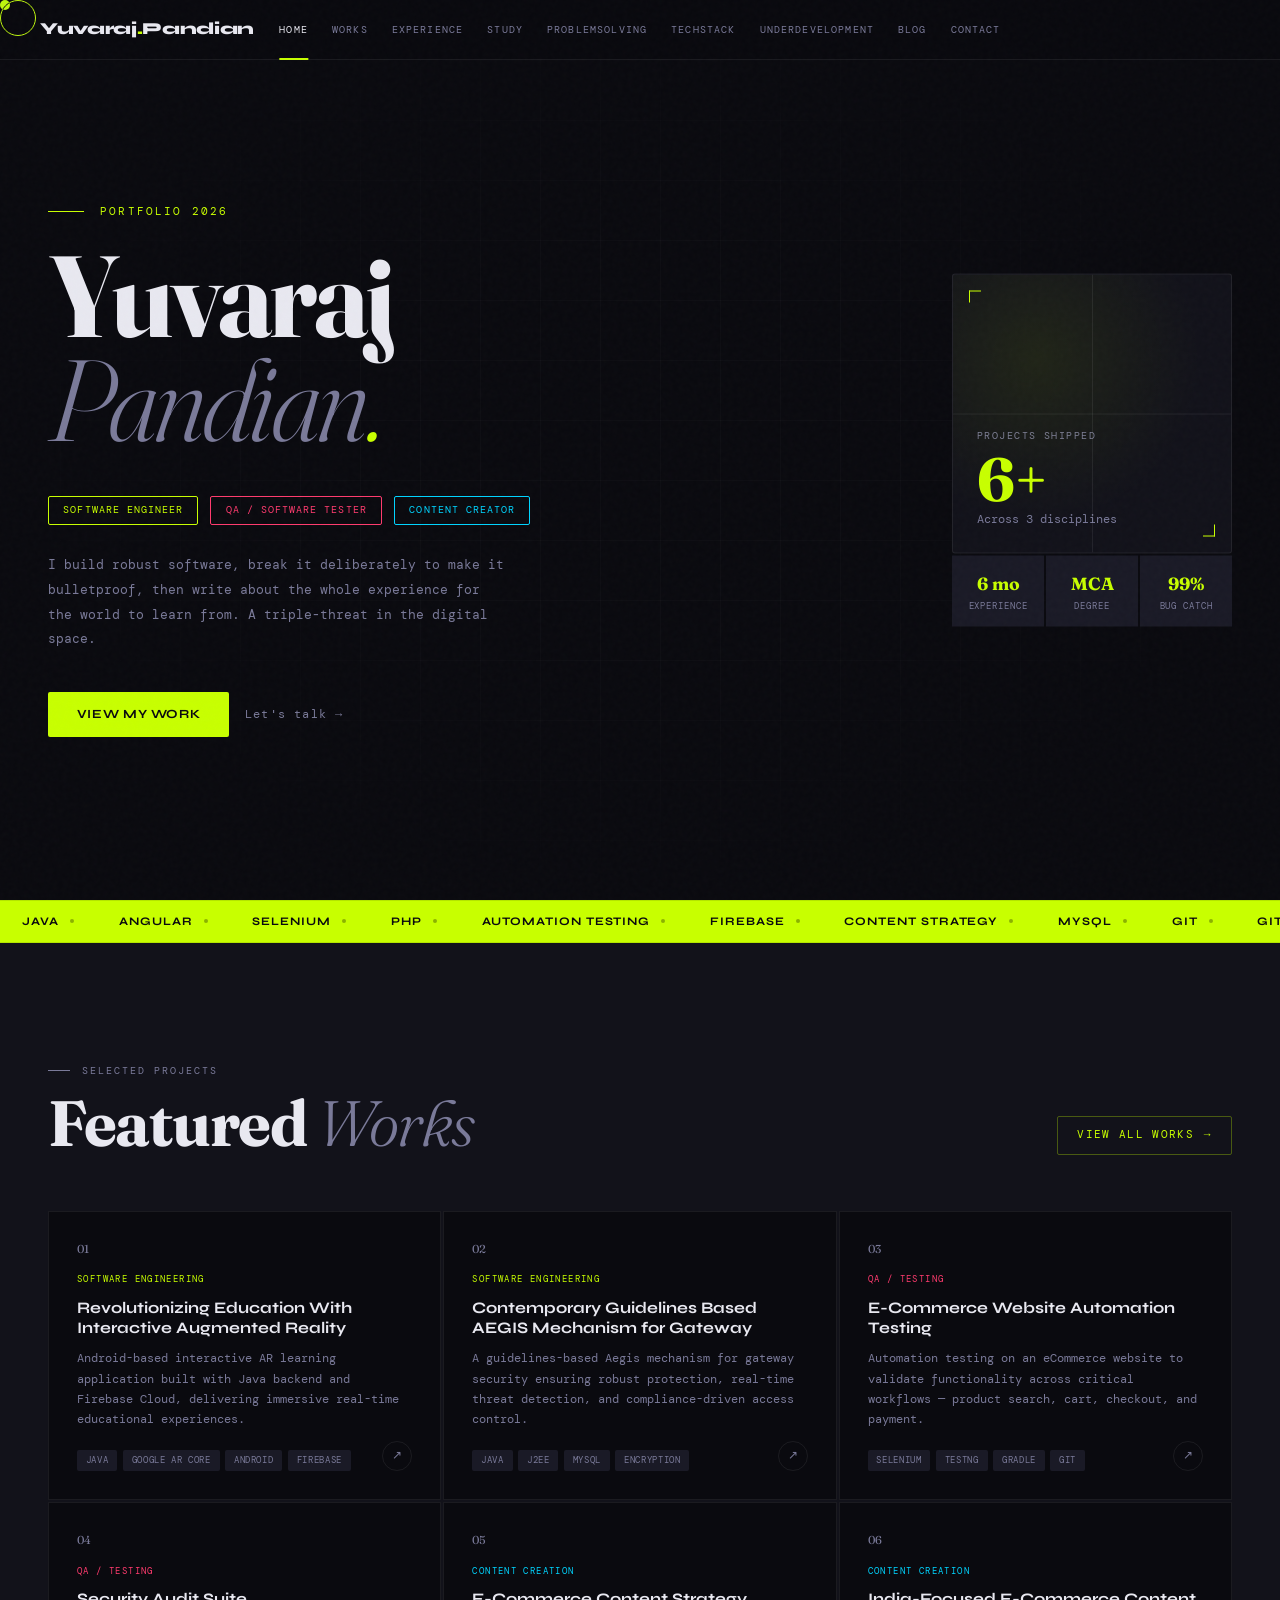
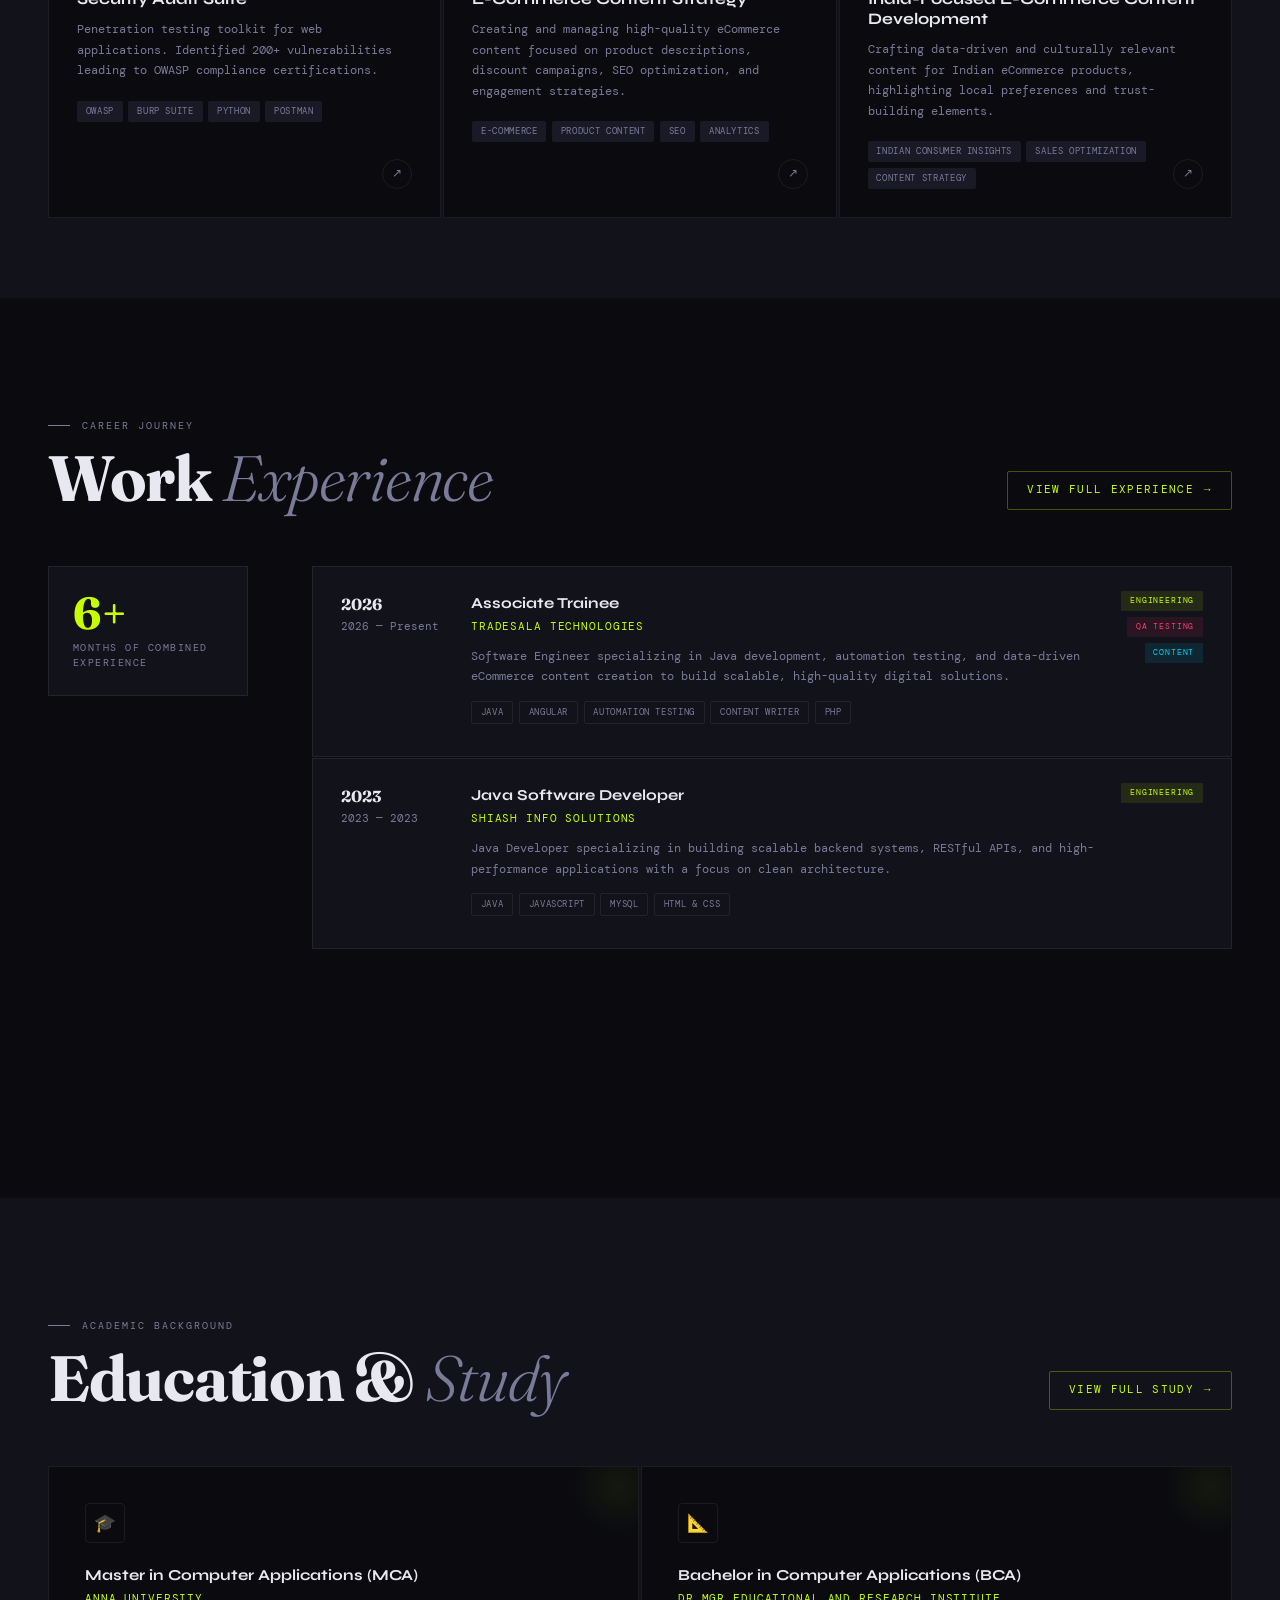
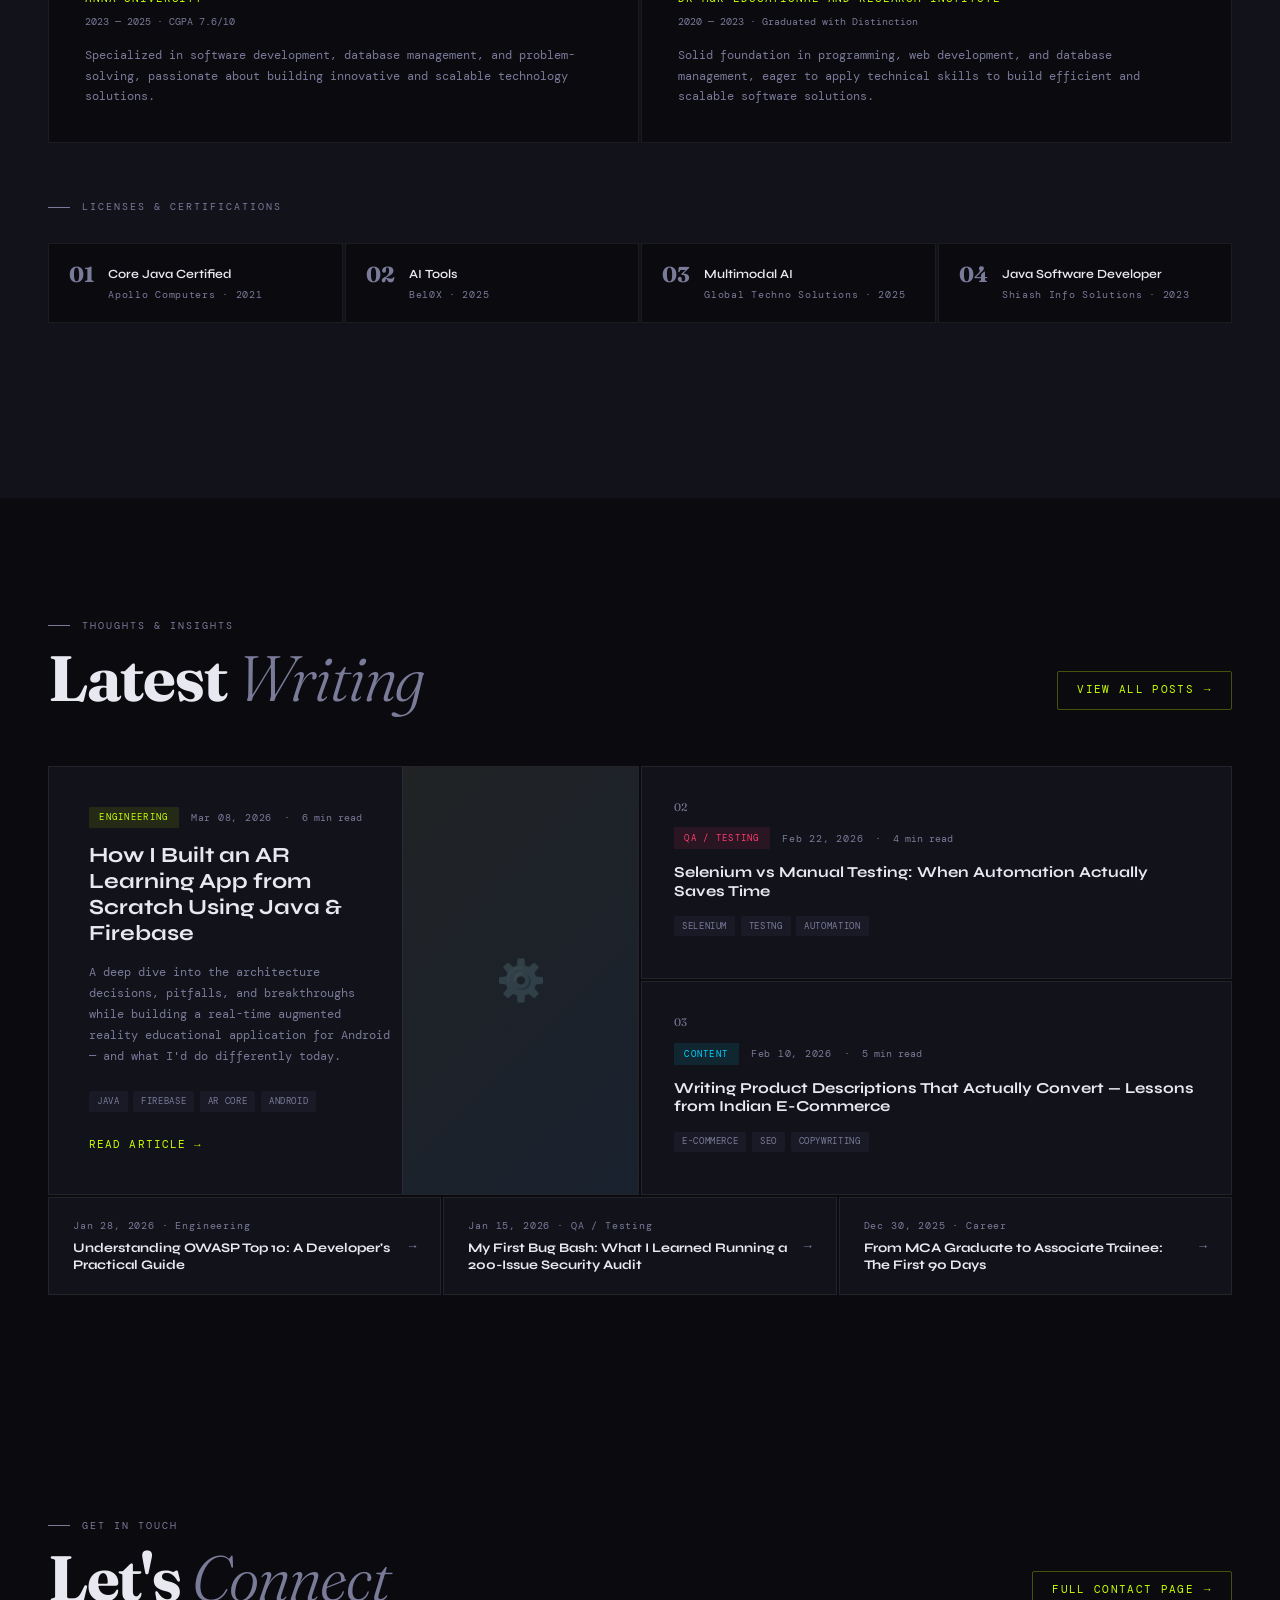
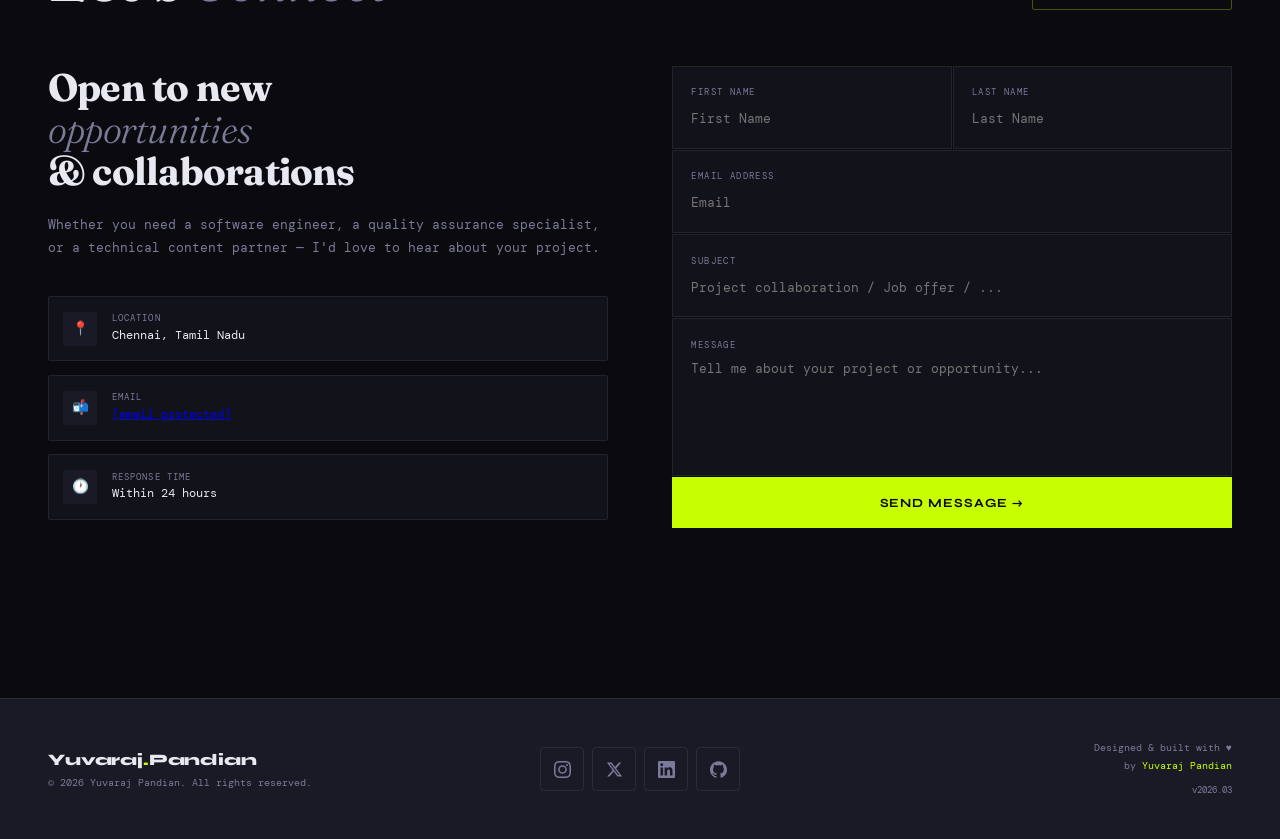
==== commit d6b9d55f: "Update index.html" ====
--- a/index.html
+++ b/index.html
@@ -510,9 +510,9 @@
     <li><a href="works.html">Works</a></li>
     <li><a href="experience.html">Experience</a></li>
     <li><a href="study.html">Study</a></li>
-    <li><a href="problemsolving.html">Problemsolving</a></li>
-    <li><a href="techstack.html">Techstack</a></li>
-    <li><a href="underdevelopment.html">Underdevelopment</a></li>
+    <li><a href="problemsolving.html">ProblemSolving</a></li>
+    <li><a href="techstack.html">TechStack</a></li>
+    <li><a href="underdevelopment.html">UnderDevelopment</a></li>
     <li><a href="blog.html">Blog</a></li>
     <li><a href="contact.html">Contact</a></li>
   </ul>
@@ -525,9 +525,9 @@
   <a href="works.html">Works</a>
   <a href="experience.html">Experience</a>
   <a href="study.html">Study</a>
-  <a href="problemsolving.html">Problemsolving</a>
-  <a href="techstack.html">Techstack</a>
-  <a href="underdevelopment.html">Underdevelopment</a>
+  <a href="problemsolving.html">ProblemSolving</a>
+  <a href="techstack.html">TechStack</a>
+  <a href="underdevelopment.html">UnderDevelopment</a>
   <a href="blog.html">Blog</a>
   <a href="contact.html">Contact</a>
   <div class="mobile-menu-footer">Eager to Contribute &amp; Grow ●</div>
@@ -551,7 +551,7 @@
   </p>
   <div class="hero-cta reveal reveal-delay-3">
     <a href="works.html" class="btn-primary">View My Work</a>
-    <a href="#contact" class="btn-secondary">Let's talk <span class="arrow">→</span></a>
+    <a href="contact.html" class="btn-secondary">Let's talk <span class="arrow">→</span></a>
   </div>
   <div class="hero-decoration">
     <div class="deco-box">
@@ -850,9 +850,12 @@
 
 <!-- CONTACT -->
 <section id="contact">
-  <div class="section-header">
-    <div class="section-eyebrow">Get in Touch</div>
-    <h2 class="section-title reveal">Let's <span class="italic">Connect</span></h2>
+  <div class="blog-header-row reveal" style="margin-bottom:3.5rem;">
+    <div class="section-header" style="margin-bottom:0;">
+      <div class="section-eyebrow">Get in Touch</div>
+      <h2 class="section-title">Let's <span class="italic">Connect</span></h2>
+    </div>
+    <a href="contact.html" class="blog-view-all">Full Contact Page <span class="arrow">→</span></a>
   </div>
   <div class="contact-layout">
     <div class="contact-info reveal">
@@ -860,7 +863,7 @@
       <p class="contact-text">Whether you need a software engineer, a quality assurance specialist, or a technical content partner — I'd love to hear about your project.</p>
       <div class="contact-details">
         <div class="contact-detail"><div class="contact-detail-icon">📍</div><div><div class="contact-detail-label">Location</div><div class="contact-detail-value">Chennai, Tamil Nadu</div></div></div>
-        <div class="contact-detail"><div class="contact-detail-icon">📬</div><div><div class="contact-detail-label">Email</div><div class="contact-detail-value">yuvarajpandian243@gmail.com</div></div></div>
+        <div class="contact-detail"><div class="contact-detail-icon">📬</div><div><div class="contact-detail-label">Email</div><div class="contact-detail-value"><a href="/cdn-cgi/l/email-protection" class="__cf_email__" data-cfemail="90e9e5e6f1e2f1fae0f1fef4f9f1fea2a4a3d0f7fdf1f9fcbef3fffd">[email&#160;protected]</a></div></div></div>
         <div class="contact-detail"><div class="contact-detail-icon">🕐</div><div><div class="contact-detail-label">Response Time</div><div class="contact-detail-value">Within 24 hours</div></div></div>
       </div>
     </div>
@@ -908,7 +911,7 @@
   </div>
 </footer>
 
-<script>
+<script data-cfasync="false" src="/cdn-cgi/scripts/5c5dd728/cloudflare-static/email-decode.min.js"></script><script>
 const cursor = document.getElementById('cursor');
 const ring   = document.getElementById('cursorRing');
 if (window.matchMedia('(hover: hover)').matches) {
@@ -947,18 +950,69 @@
     if (target) { e.preventDefault(); target.scrollIntoView({ behavior: 'smooth' }); }
   });
 });
-document.getElementById('submitBtn').addEventListener('click', () => {
+document.getElementById('submitBtn').addEventListener('click', async () => {
   const firstName = document.getElementById('firstName').value.trim();
+  const lastName  = document.querySelector('#contact .form-row input:last-of-type')?.value.trim() || '';
   const email     = document.getElementById('email').value.trim();
+  const subject   = document.querySelector('#contact input[placeholder*="collaboration"], #contact input[placeholder*="Subject"]')?.value.trim() || 'Portfolio Enquiry';
   const message   = document.getElementById('message').value.trim();
-  const btn = document.getElementById('submitBtn');
+  const btn       = document.getElementById('submitBtn');
+
+  /* Validation */
   if (!firstName || !email || !message) {
-    btn.textContent = 'Please fill required fields ✗'; btn.style.background = 'var(--accent2)';
-    setTimeout(() => { btn.textContent = 'Send Message →'; btn.style.background = ''; }, 2500);
+    btn.textContent = 'Fill required fields ✗';
+    btn.style.background = 'var(--accent2)'; btn.style.color = 'white';
+    setTimeout(() => { btn.textContent = 'Send Message →'; btn.style.background = ''; btn.style.color = ''; }, 2500);
     return;
   }
-  btn.textContent = 'Message Sent! ✓'; btn.style.background = 'var(--accent3)';
-  setTimeout(() => { btn.textContent = 'Send Message →'; btn.style.background = ''; }, 3000);
+  if (!/^[^\s@]+@[^\s@]+\.[^\s@]+$/.test(email)) {
+    btn.textContent = 'Invalid email ✗';
+    btn.style.background = 'var(--accent2)'; btn.style.color = 'white';
+    setTimeout(() => { btn.textContent = 'Send Message →'; btn.style.background = ''; btn.style.color = ''; }, 2500);
+    return;
+  }
+
+  /* Sending state */
+  btn.textContent = 'Sending…';
+  btn.style.background = 'var(--accent3)'; btn.style.color = 'var(--bg)';
+  btn.disabled = true;
+
+  try {
+    const res = await fetch('https://yuvarajpandian-api.yuvarajpandian243.workers.dev/api/contact', {
+      method: 'POST',
+      headers: { 'Content-Type': 'application/json' },
+      body: JSON.stringify({
+        name:    (firstName + ' ' + lastName).trim(),
+        email:   email,
+        subject: subject,
+        message: message,
+        source:  'index-page'
+      })
+    });
+
+    const data = await res.json().catch(() => ({}));
+
+    if (res.ok) {
+      btn.textContent = 'Message Sent! ✓';
+      btn.style.background = 'var(--accent1)'; btn.style.color = 'var(--bg)';
+      document.getElementById('firstName').value = '';
+      document.getElementById('email').value    = '';
+      document.getElementById('message').value  = '';
+      setTimeout(() => { btn.textContent = 'Send Message →'; btn.style.background = ''; btn.style.color = ''; }, 4000);
+    } else {
+      console.error('[Contact] API error:', res.status, data);
+      btn.textContent = 'Error (' + res.status + ') ✗';
+      btn.style.background = 'var(--accent2)'; btn.style.color = 'white';
+      setTimeout(() => { btn.textContent = 'Send Message →'; btn.style.background = ''; btn.style.color = ''; }, 3500);
+    }
+  } catch (err) {
+    console.error('[Contact] Network error:', err);
+    btn.textContent = 'Network error ✗';
+    btn.style.background = 'var(--accent2)'; btn.style.color = 'white';
+    setTimeout(() => { btn.textContent = 'Send Message →'; btn.style.background = ''; btn.style.color = ''; }, 3500);
+  } finally {
+    btn.disabled = false;
+  }
 });
 </script>
 </body>
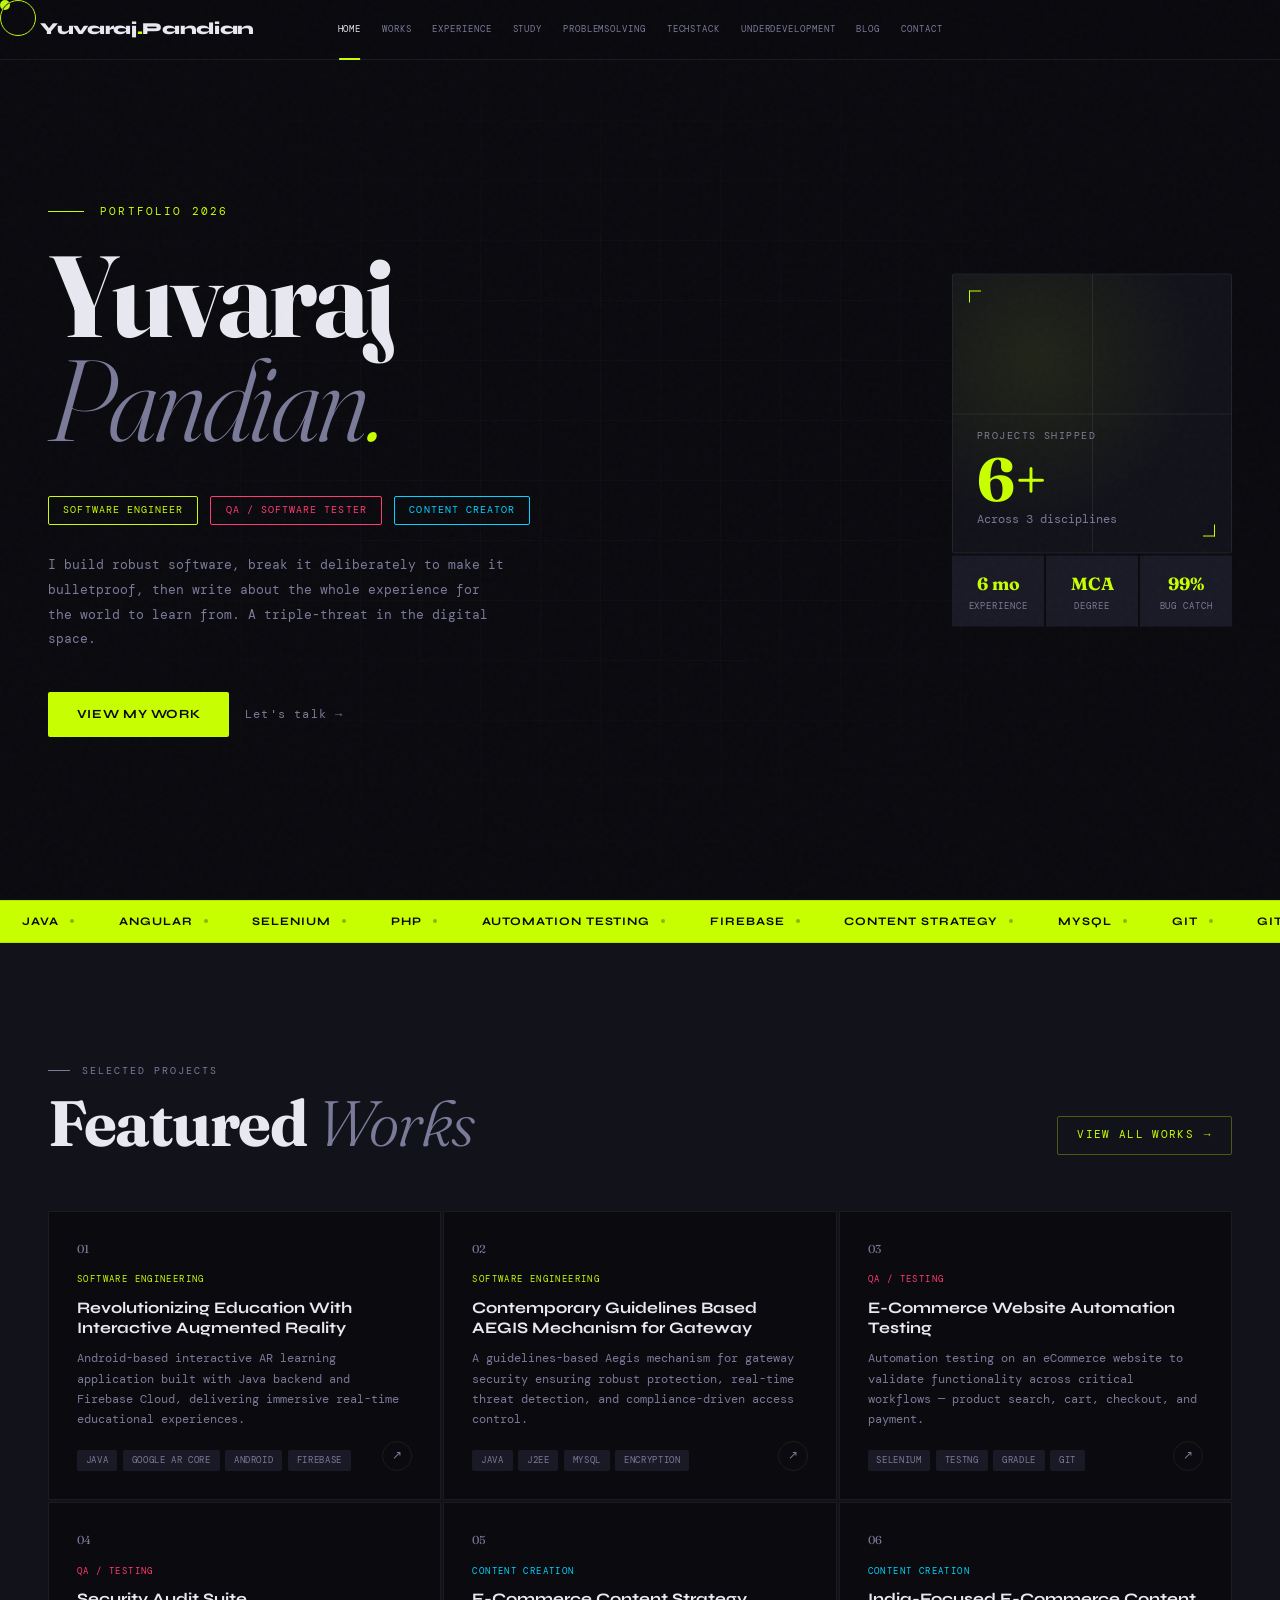
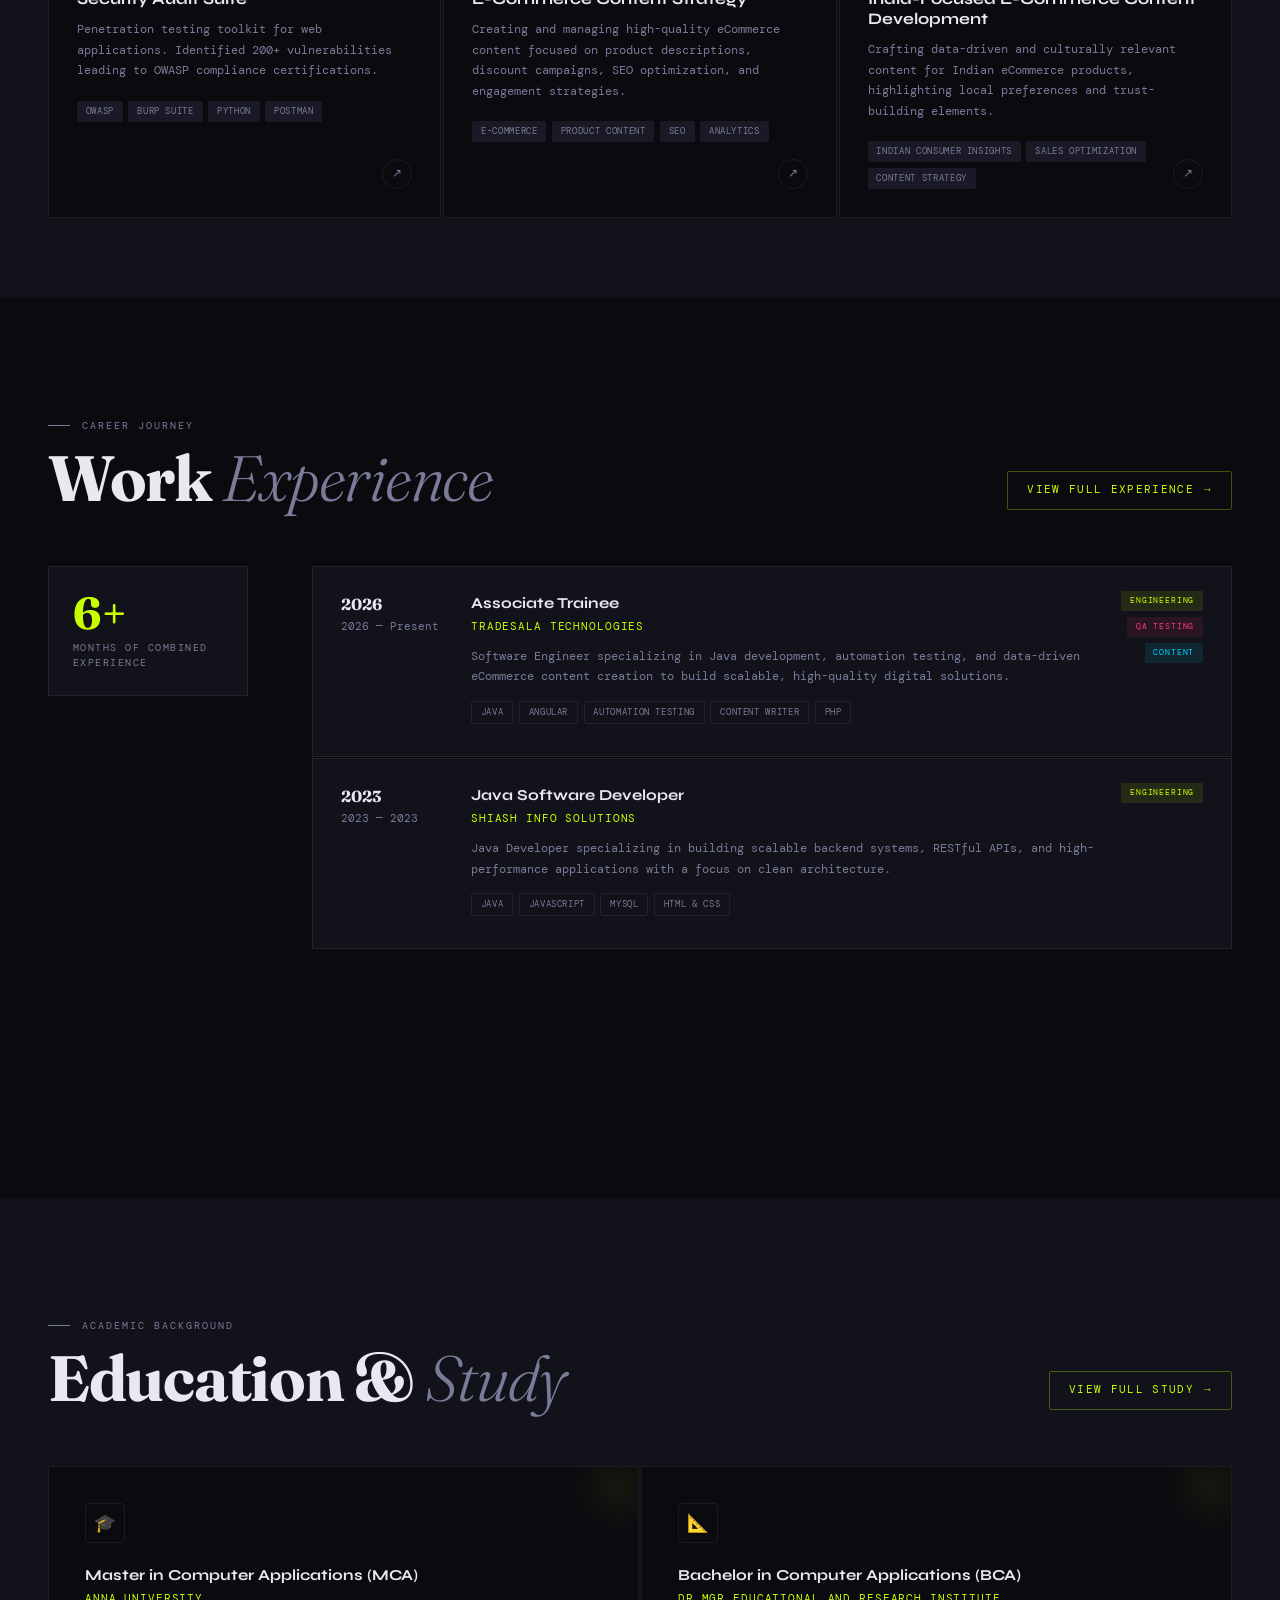
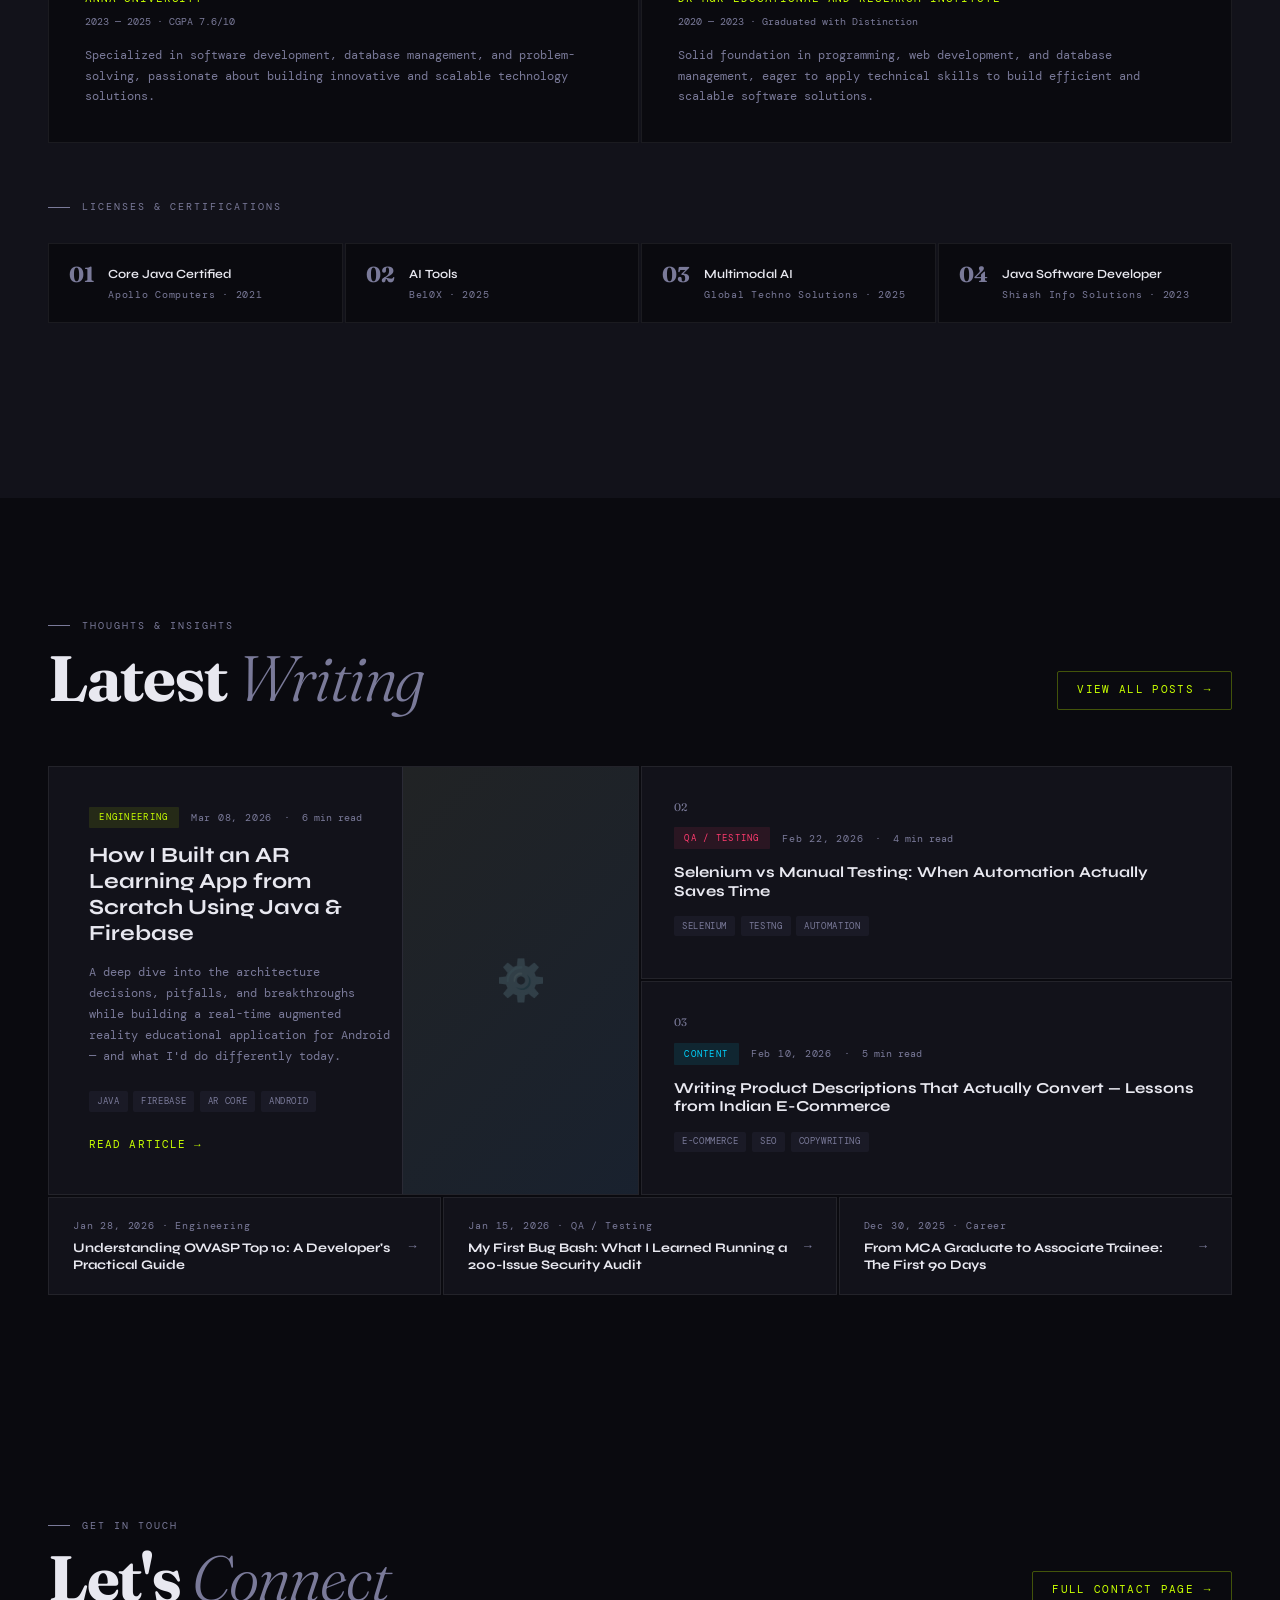
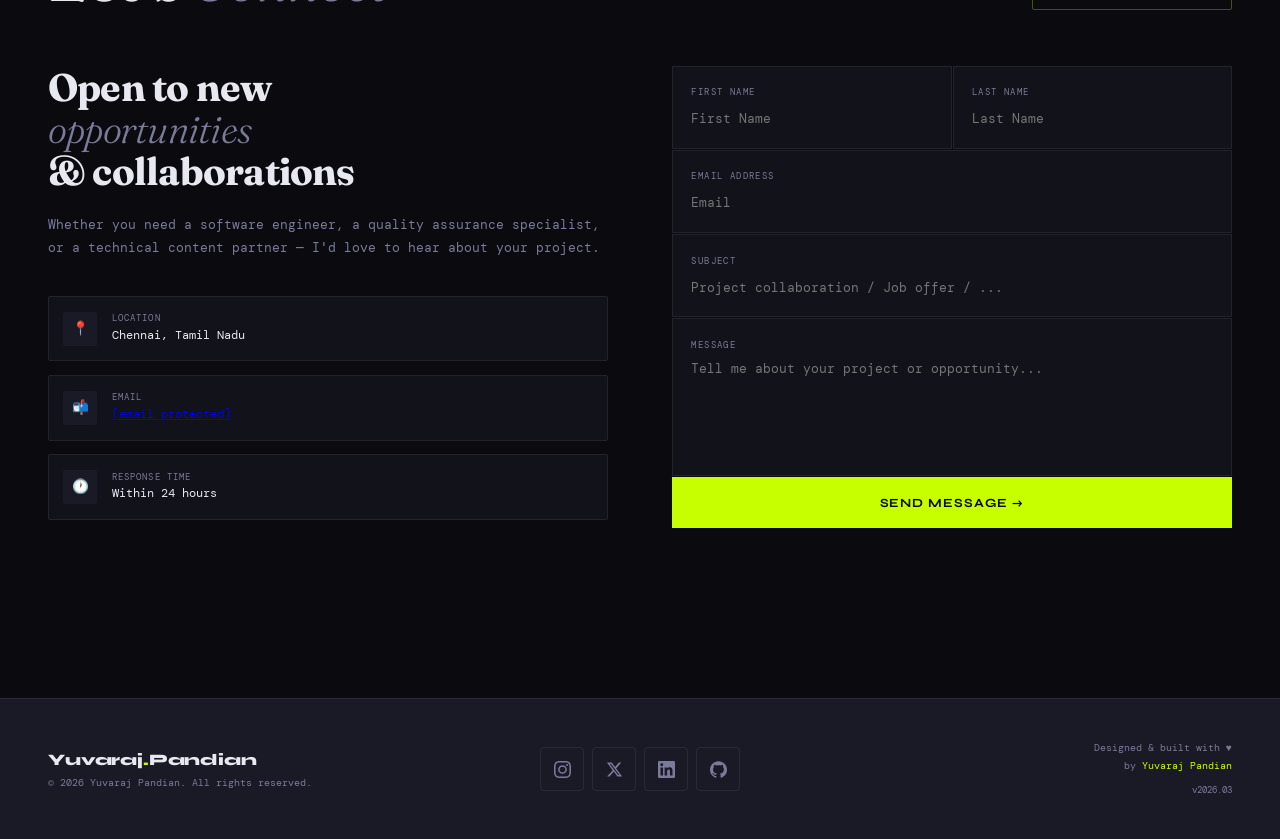
==== commit 94d9d708: "Update index.html" ====
--- a/index.html
+++ b/index.html
@@ -494,8 +494,9 @@
   .section-title { font-size: clamp(1.9rem, 9vw, 2.8rem); }
   footer { padding: 1.5rem 0.85rem; }
   .social-link { width: 40px; height: 40px; }
-}
+   }
 </style>
+   <link rel="stylesheet" href="mobilefix.css">
 </head>
 <body>
 
--- a/mobilefix.css
+++ b/mobilefix.css
@@ -0,0 +1,574 @@
+/* ═══════════════════════════════════════════════════════════════
+   MOBILE RESPONSIVENESS FIX
+   Drop this <link> AFTER all existing <style> tags on every page:
+   <link rel="stylesheet" href="mobile-fix.css">
+   ═══════════════════════════════════════════════════════════════ */
+
+/* ─── 1. GLOBAL OVERFLOW GUARD ──────────────────────────────── */
+html, body {
+  overflow-x: hidden !important;
+  max-width: 100% !important;
+}
+
+/* ─── 2. CURSOR — disable on touch devices ──────────────────── */
+@media (hover: none) {
+  body { cursor: auto !important; }
+  a, button { cursor: pointer !important; }
+  .cursor, .cursor-ring { display: none !important; }
+}
+
+/* ─── 3. NAV — fix the duplicate/conflicting nav blocks ─────── */
+
+/* Base nav height and layout (consistent across all pages) */
+nav {
+  height: 60px !important;
+  padding: 0 2.5rem !important;
+  display: flex !important;
+  align-items: center !important;
+  justify-content: space-between !important;
+}
+
+/* Centred nav-links: prevent horizontal overflow */
+.nav-links {
+  position: absolute;
+  left: 50%;
+  transform: translateX(-50%);
+  display: flex;
+  gap: 0;
+  list-style: none;
+  white-space: nowrap;
+}
+
+.nav-links a {
+  height: 60px;
+  display: flex;
+  align-items: center;
+  padding: 0 0.65rem;
+  font-size: 0.58rem;
+  letter-spacing: 0.1em;
+  text-transform: uppercase;
+  white-space: nowrap;
+}
+
+/* Hide nav-links + status on tablets */
+@media (max-width: 1200px) {
+  .nav-status { display: none !important; }
+}
+
+@media (max-width: 960px) {
+  .nav-links { display: none !important; }
+  .hamburger { display: flex !important; }
+}
+
+/* Mobile nav padding */
+@media (max-width: 768px) {
+  nav { padding: 0 1.1rem !important; }
+}
+
+/* ─── 4. HERO SECTIONS — reduce oversized padding ───────────── */
+@media (max-width: 768px) {
+  .blog-hero,
+  .contact-hero,
+  .exp-hero,
+  .study-hero,
+  .ps-hero,
+  .ts-hero,
+  .cb-hero,
+  .works-hero {
+    padding-top: 90px !important;
+    padding-bottom: 50px !important;
+    padding-left: 1.1rem !important;
+    padding-right: 1.1rem !important;
+  }
+
+  /* Home section */
+  #home {
+    padding: 90px 1.1rem 50px !important;
+  }
+
+  /* Decorative floating elements that break layout */
+  .hero-decoration,
+  .hero-float,
+  .hero-terminal,
+  .hero-orb,
+  .hero-deco,
+  .hero-timeline-deco,
+  .hero-timeline-dot {
+    display: none !important;
+  }
+}
+
+/* ─── 5. FILTER BAR — fix sticky overflow on mobile ─────────── */
+@media (max-width: 768px) {
+  .filter-bar,
+  .tab-bar {
+    padding-left: 0 !important;
+    padding-right: 0 !important;
+    overflow-x: auto !important;
+    -webkit-overflow-scrolling: touch;
+    top: 60px !important;
+  }
+
+  .filter-btn,
+  .tab-btn {
+    padding: 0.85rem 0.9rem !important;
+    font-size: 0.58rem !important;
+  }
+}
+
+/* ─── 6. SECTION BODY PADDING ────────────────────────────────── */
+@media (max-width: 768px) {
+  .blog-body,
+  .page-body,
+  .works-body,
+  section {
+    padding-left: 1.1rem !important;
+    padding-right: 1.1rem !important;
+  }
+
+  section {
+    padding-top: 60px !important;
+    padding-bottom: 40px !important;
+  }
+}
+
+/* ─── 7. GRIDS — collapse to single column on mobile ─────────── */
+@media (max-width: 768px) {
+
+  /* Blog body (posts + sidebar) */
+  .blog-body {
+    grid-template-columns: 1fr !important;
+  }
+
+  /* Blog post grid on index page */
+  .blog-grid {
+    grid-template-columns: 1fr !important;
+  }
+
+  .blog-card.featured {
+    grid-column: 1 !important;
+    grid-row: auto !important;
+    min-height: 260px !important;
+  }
+
+  .blog-card.featured .blog-image-area { display: none !important; }
+  .blog-card.featured .blog-content-area { width: 100% !important; }
+
+  .blog-more-strip {
+    grid-template-columns: 1fr !important;
+  }
+
+  /* Works grid */
+  .works-grid,
+  .works-grid.two-col {
+    grid-template-columns: 1fr !important;
+  }
+
+  /* Problems grid */
+  .problems-grid {
+    grid-template-columns: 1fr !important;
+  }
+
+  /* Features grid (Under Development) */
+  .features-grid {
+    grid-template-columns: 1fr !important;
+  }
+
+  /* Skills body */
+  .skills-body {
+    grid-template-columns: 1fr !important;
+  }
+
+  /* Tech stack grid */
+  .tech-grid,
+  .tech-grid.five {
+    grid-template-columns: repeat(2, 1fr) !important;
+  }
+
+  /* Daily tools grid */
+  .daily-grid {
+    grid-template-columns: 1fr !important;
+  }
+
+  /* Learning strip */
+  .learning-strip {
+    grid-template-columns: 1fr !important;
+  }
+
+  /* Education grids */
+  .edu-grid,
+  .cert-grid {
+    grid-template-columns: 1fr !important;
+  }
+
+  /* Certification section intro */
+  .cert-section-intro {
+    grid-template-columns: 1fr !important;
+  }
+
+  /* Subject groups */
+  .subject-groups {
+    grid-template-columns: 1fr !important;
+  }
+
+  /* FAQ grid */
+  .faq-grid {
+    grid-template-columns: 1fr !important;
+  }
+
+  /* Contact main grid */
+  .contact-main-grid {
+    grid-template-columns: 1fr !important;
+  }
+
+  /* Contact layout (index page) */
+  .contact-layout {
+    grid-template-columns: 1fr !important;
+    gap: 2rem !important;
+  }
+
+  /* Form row (2-col → 1-col) */
+  .form-row {
+    grid-template-columns: 1fr !important;
+  }
+
+  /* Type selector row */
+  .type-row {
+    grid-template-columns: 1fr 1fr !important;
+  }
+
+  /* Submit row */
+  .form-submit-row {
+    grid-template-columns: 1fr !important;
+  }
+
+  /* Experience layout */
+  .exp-layout {
+    grid-template-columns: 1fr !important;
+    gap: 2rem !important;
+  }
+
+  .exp-sidebar { position: static !important; display: block !important; }
+
+  /* Experience timeline */
+  .exp-item {
+    grid-template-columns: 1fr !important;
+    padding: 1.1rem !important;
+    gap: 0.6rem !important;
+  }
+
+  .exp-badges {
+    grid-column: 1 !important;
+    grid-row: 1 !important;
+    flex-direction: row !important;
+    flex-wrap: wrap !important;
+  }
+
+  .exp-date  { grid-column: 1 !important; grid-row: 2 !important; }
+  .exp-content { grid-column: 1 !important; grid-row: 3 !important; }
+
+  /* Education layout */
+  .edu-layout {
+    grid-template-columns: 1fr !important;
+  }
+
+  .edu-sidebar { display: none !important; }
+
+  /* Timeline entries */
+  .timeline-wrap {
+    grid-template-columns: 1fr !important;
+  }
+
+  .timeline-rail { display: none !important; }
+
+  /* Study grid */
+  .study-grid {
+    grid-template-columns: 1fr !important;
+  }
+
+  /* Cert list */
+  .cert-list {
+    grid-template-columns: 1fr !important;
+  }
+
+  /* Course intro */
+  .course-intro {
+    grid-template-columns: 1fr !important;
+  }
+
+  /* Highlight boxes */
+  .highlight-box {
+    grid-template-columns: repeat(2, 1fr) !important;
+  }
+
+  /* Step pipeline */
+  .step-pipeline {
+    grid-template-columns: repeat(2, 1fr) !important;
+  }
+
+  /* Role / degree header areas */
+  .role-header-area,
+  .degree-header-area,
+  .project-hero-area {
+    grid-template-columns: 1fr !important;
+  }
+
+  /* Next up grid */
+  .next-up-grid {
+    grid-template-columns: 1fr !important;
+  }
+
+  /* Footer inner */
+  .footer-inner {
+    grid-template-columns: 1fr !important;
+    text-align: center !important;
+    gap: 1.25rem !important;
+  }
+
+  .footer-right { display: none !important; }
+
+  .social-links { justify-content: center !important; }
+
+  /* Location strip */
+  .location-strip {
+    grid-template-columns: 1fr !important;
+  }
+
+  .loc-divider { display: none !important; }
+
+  /* Hero contact stats */
+  .contact-quick-stats {
+    flex-wrap: wrap !important;
+  }
+
+  /* Blog stat strip */
+  .blog-stats {
+    flex-wrap: wrap !important;
+  }
+
+  /* Discipline stats */
+  .discipline-stats {
+    flex-wrap: wrap !important;
+  }
+
+  /* CB stats / PS stats / TS stats / exp stats */
+  .cb-stats,
+  .ps-stats,
+  .ts-stats,
+  .exp-stats,
+  .study-stats {
+    flex-wrap: wrap !important;
+  }
+}
+
+/* ─── 8. TYPOGRAPHY SCALING ──────────────────────────────────── */
+@media (max-width: 768px) {
+
+  /* Hero titles */
+  .hero-name,
+  .hero-title,
+  .works-hero-title,
+  .blog-hero-title {
+    font-size: clamp(2.4rem, 12vw, 4.5rem) !important;
+    line-height: 0.92 !important;
+  }
+
+  /* Article / role / project titles */
+  .article-title,
+  .role-title-large,
+  .degree-title-large,
+  .project-title-large,
+  .detail-title,
+  .form-panel-title {
+    font-size: clamp(1.6rem, 6vw, 2.4rem) !important;
+  }
+
+  /* Section titles */
+  .section-title {
+    font-size: clamp(1.8rem, 8vw, 2.8rem) !important;
+  }
+}
+
+/* ─── 9. POST CARD INNER — hide arrow box on mobile ─────────── */
+@media (max-width: 768px) {
+  .post-card-inner {
+    grid-template-columns: 1fr !important;
+  }
+
+  .post-arrow-box { display: none !important; }
+}
+
+/* ─── 10. OVERLAY PANELS — full-width on mobile ──────────────── */
+@media (max-width: 768px) {
+  .article-nav,
+  .overlay-nav {
+    padding: 0.85rem 1.1rem !important;
+  }
+
+  .article-content,
+  .role-detail,
+  .degree-detail,
+  .project-detail,
+  .detail-content {
+    padding: 2rem 1.1rem 4rem !important;
+  }
+}
+
+/* ─── 11. MOBILE MENU — ensure full coverage ─────────────────── */
+.mobile-menu {
+  position: fixed !important;
+  inset: 0 !important;
+  z-index: 290 !important;
+  display: none;
+  flex-direction: column;
+  align-items: center;
+  justify-content: center;
+}
+
+.mobile-menu.open {
+  display: flex !important;
+}
+
+/* ─── 12. SIDEBAR — make sticky inside overlay work ──────────── */
+@media (max-width: 1100px) {
+  .sidebar {
+    position: static !important;
+  }
+}
+
+/* ─── 13. SPECIFIC SMALL FIXES ───────────────────────────────── */
+@media (max-width: 768px) {
+
+  /* Cert grid 2-col on small screens */
+  .cert-grid {
+    grid-template-columns: repeat(2, 1fr) !important;
+  }
+
+  /* CTA strip */
+  .cta-strip {
+    flex-direction: column !important;
+    align-items: flex-start !important;
+  }
+
+  /* Devlog entries */
+  .devlog-entry {
+    grid-template-columns: 1fr !important;
+    gap: 0.5rem !important;
+  }
+
+  /* Social row in contact page */
+  .social-row {
+    flex-wrap: wrap !important;
+  }
+
+  /* Work type selector */
+  .type-row {
+    grid-template-columns: 1fr 1fr !important;
+  }
+
+  /* Project nav row */
+  .project-nav-row {
+    grid-template-columns: 1fr !important;
+  }
+
+  /* Hero CTA buttons */
+  .hero-cta {
+    flex-direction: column !important;
+    align-items: stretch !important;
+  }
+
+  .btn-primary {
+    text-align: center !important;
+  }
+
+  /* Newsletter widget */
+  .newsletter-widget {
+    padding: 1.25rem !important;
+  }
+}
+
+/* ─── 14. VERY SMALL SCREENS (< 480px) ───────────────────────── */
+@media (max-width: 480px) {
+
+  nav { padding: 0 0.85rem !important; }
+
+  .blog-hero,
+  .contact-hero,
+  .exp-hero,
+  .study-hero,
+  .ps-hero,
+  .ts-hero,
+  .cb-hero,
+  .works-hero,
+  #home {
+    padding-left: 0.85rem !important;
+    padding-right: 0.85rem !important;
+  }
+
+  .blog-body,
+  .page-body,
+  .works-body,
+  section,
+  footer {
+    padding-left: 0.85rem !important;
+    padding-right: 0.85rem !important;
+  }
+
+  .tech-grid,
+  .tech-grid.five {
+    grid-template-columns: 1fr 1fr !important;
+  }
+
+  .highlight-box {
+    grid-template-columns: 1fr !important;
+  }
+
+  .step-pipeline {
+    grid-template-columns: 1fr !important;
+  }
+
+  .type-row {
+    grid-template-columns: 1fr !important;
+  }
+
+  .cert-grid {
+    grid-template-columns: 1fr !important;
+  }
+}
+
+/* ─── 15. PREVENT TEXT OVERFLOW ─────────────────────────────── */
+.post-title,
+.work-title,
+.blog-title,
+.entry-role,
+.cert-name,
+.feature-title,
+.mini-title,
+.popular-title,
+.about-widget-name {
+  overflow-wrap: break-word !important;
+  word-break: break-word !important;
+}
+
+/* ─── 16. IMAGES & MEDIA ─────────────────────────────────────── */
+img {
+  max-width: 100% !important;
+  height: auto !important;
+}
+
+/* ─── 17. TOUCH TARGET MINIMUMS ─────────────────────────────── */
+@media (max-width: 768px) {
+  .filter-btn,
+  .tab-btn,
+  .filter-count,
+  .newsletter-btn,
+  .form-submit,
+  .cta-btn,
+  .btn-primary,
+  .entry-cta,
+  .card-btn,
+  .edu-cta,
+  .work-btn {
+    min-height: 44px !important;
+  }
+}
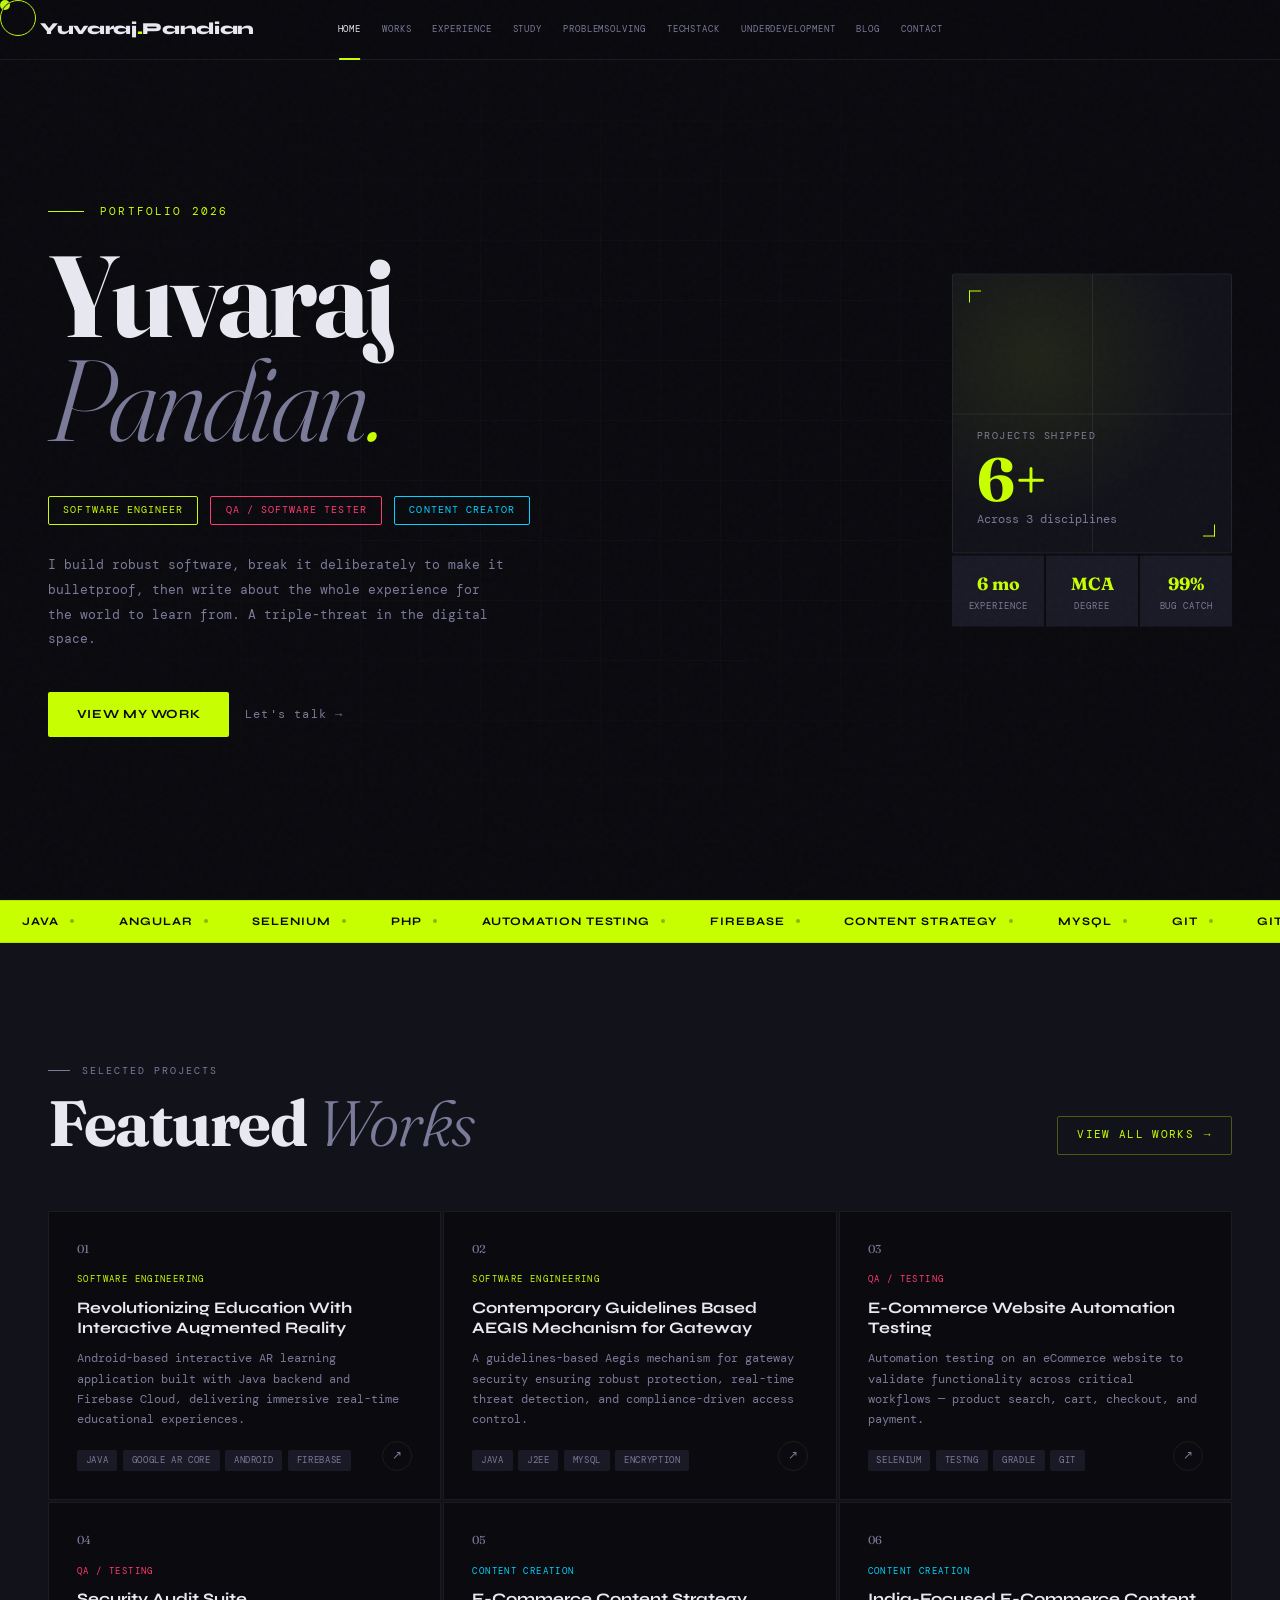
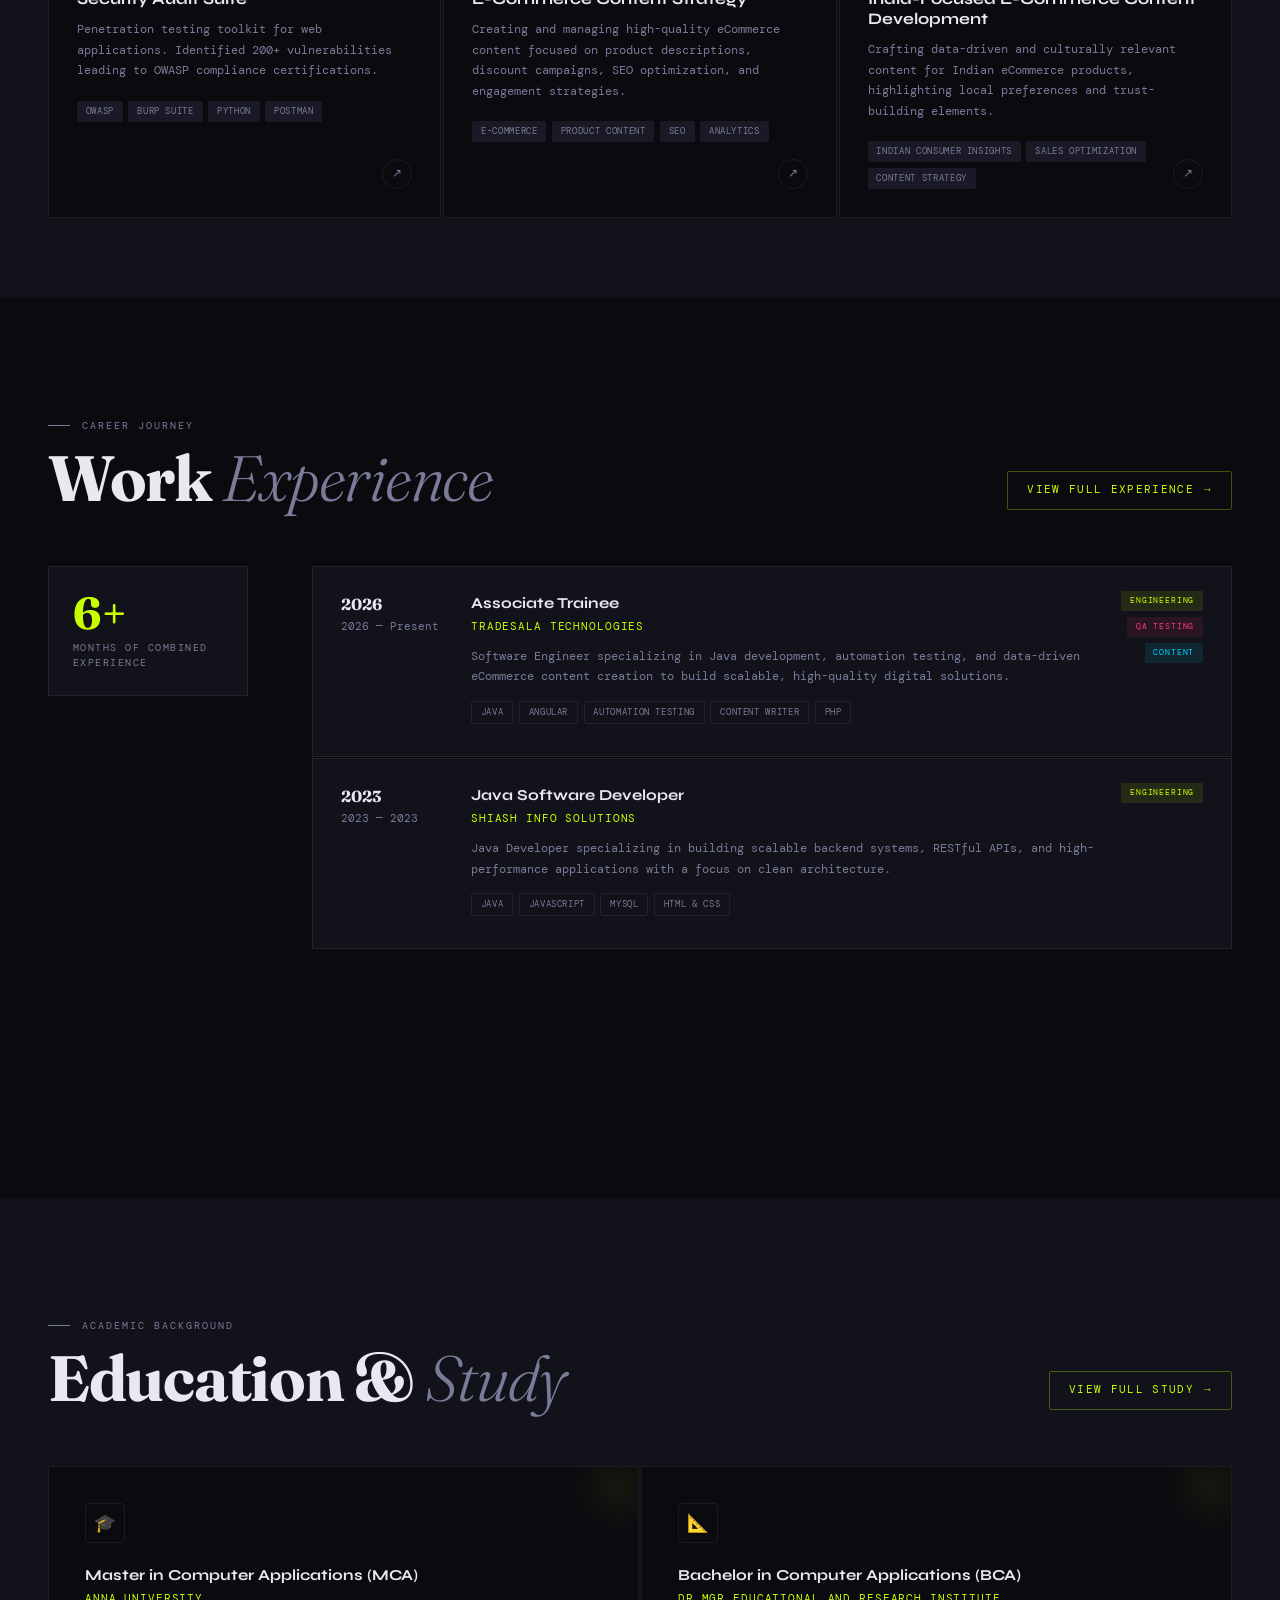
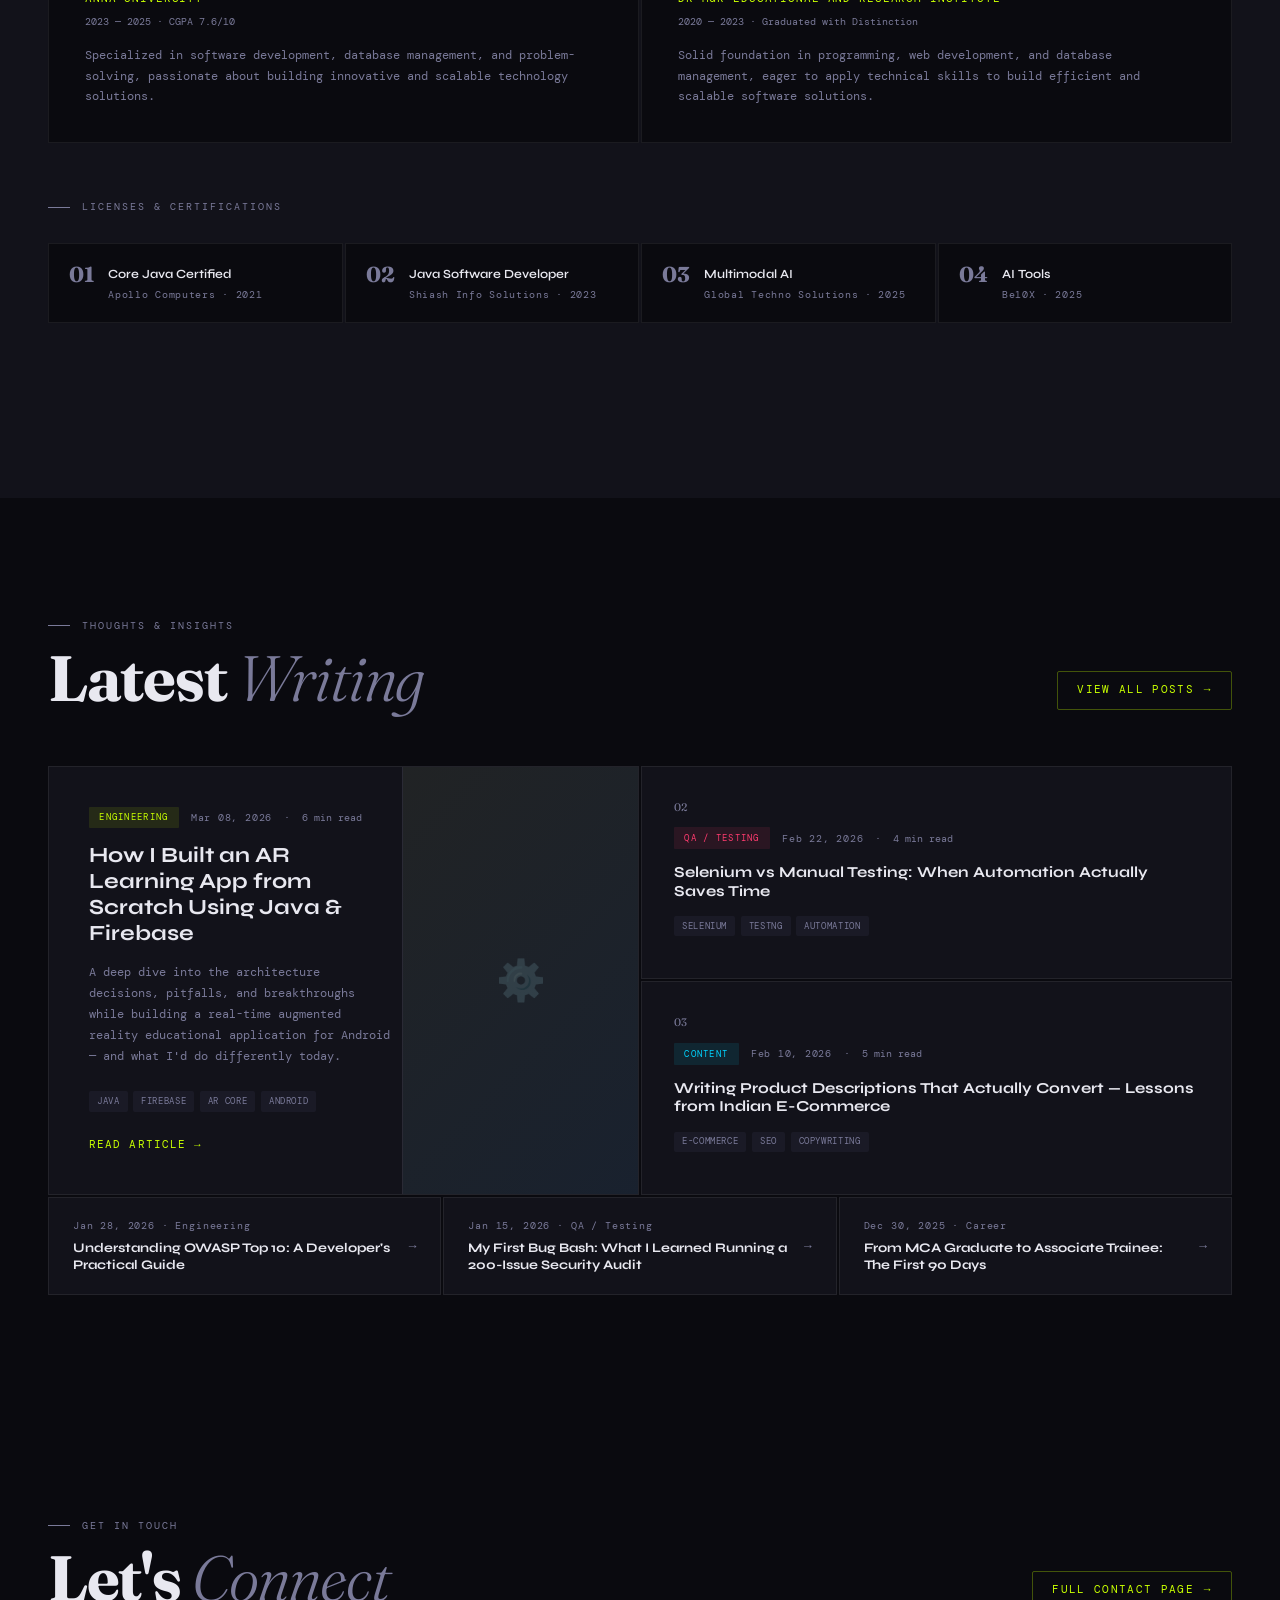
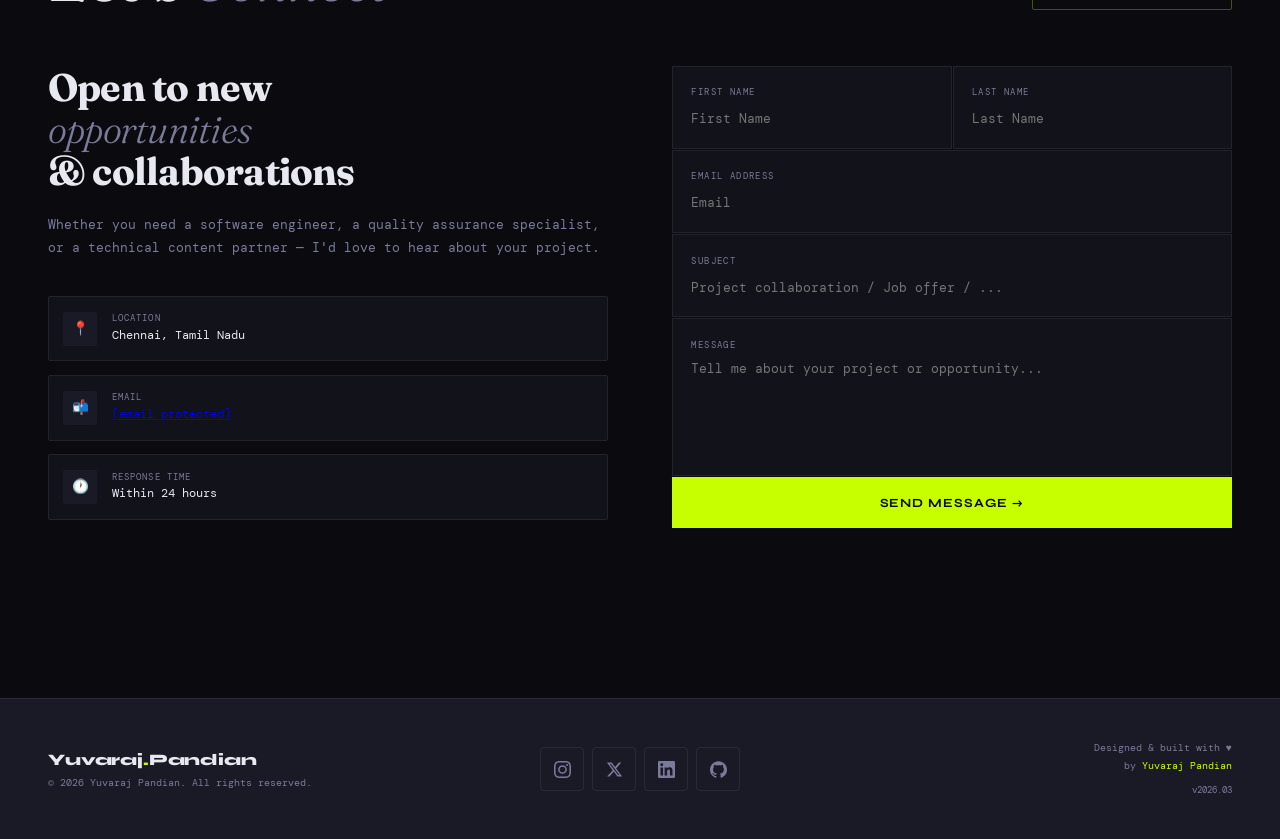
==== commit af74cb60: "Implement admin data handling in index.html Added admin functionality for contact form submission an" ====
--- a/index.html
+++ b/index.html
@@ -744,9 +744,9 @@
     <div class="section-eyebrow reveal">Licenses &amp; Certifications</div>
     <div class="cert-list">
       <div class="cert-item reveal"><div class="cert-num">01</div><div><div class="cert-name">Core Java Certified</div><div class="cert-issuer">Apollo Computers · 2021</div></div></div>
-      <div class="cert-item reveal reveal-delay-1"><div class="cert-num">02</div><div><div class="cert-name">AI Tools</div><div class="cert-issuer">Be10X · 2025</div></div></div>
+      <div class="cert-item reveal reveal-delay-1"><div class="cert-num">02</div><div><div class="cert-name">Java Software Developer</div><div class="cert-issuer">Shiash Info Solutions · 2023</div></div></div>
       <div class="cert-item reveal reveal-delay-2"><div class="cert-num">03</div><div><div class="cert-name">Multimodal AI</div><div class="cert-issuer">Global Techno Solutions · 2025</div></div></div>
-      <div class="cert-item reveal reveal-delay-3"><div class="cert-num">04</div><div><div class="cert-name">Java Software Developer</div><div class="cert-issuer">Shiash Info Solutions · 2023</div></div></div>
+      <div class="cert-item reveal reveal-delay-3"><div class="cert-num">04</div><div><div class="cert-name">AI Tools</div><div class="cert-issuer">Be10X · 2025</div></div></div>
     </div>
   </div>
 </section>
@@ -1016,5 +1016,42 @@
   }
 });
 </script>
+   <!-- Add this to your portfolio's index.html, before </body> -->
+<script>
+(function(){
+  var P='ypa_';
+  // Read blog posts from admin panel
+  function getAdminData(key){
+    try{return JSON.parse(localStorage.getItem(P+key)||'[]');}catch{return [];}
+  }
+  // Submit contact form to admin inbox
+  window.submitToAdmin=function(name,email,subject,msg){
+    var items=getAdminData('contact');
+    items.push({id:'id_'+Date.now(),name:name,email:email,
+      subject:subject,msg:msg,read:false,
+      createdAt:new Date().toISOString()});
+    localStorage.setItem(P+'contact',JSON.stringify(items));
+    // Also fire storage event
+    window.dispatchEvent(new StorageEvent('storage',
+      {key:P+'contact',storageArea:localStorage}));
+    return true;
+  };
+  // Expose published blog posts
+  window.getAdminBlogs=function(){
+    return getAdminData('blog').filter(function(b){
+      return b.status==='published';
+    }).sort(function(a,b){
+      return new Date(b.createdAt)-new Date(a.createdAt);
+    });
+  };
+  // Expose all sections
+  window.getAdminSection=function(key){
+    return getAdminData(key);
+  };
+  window.adminDataReady=true;
+  window.dispatchEvent(new Event('adminReady'));
+})();
+</script>
+   <script src="yuvaraj-portfolio-bridge.js"></script>
 </body>
 </html>
